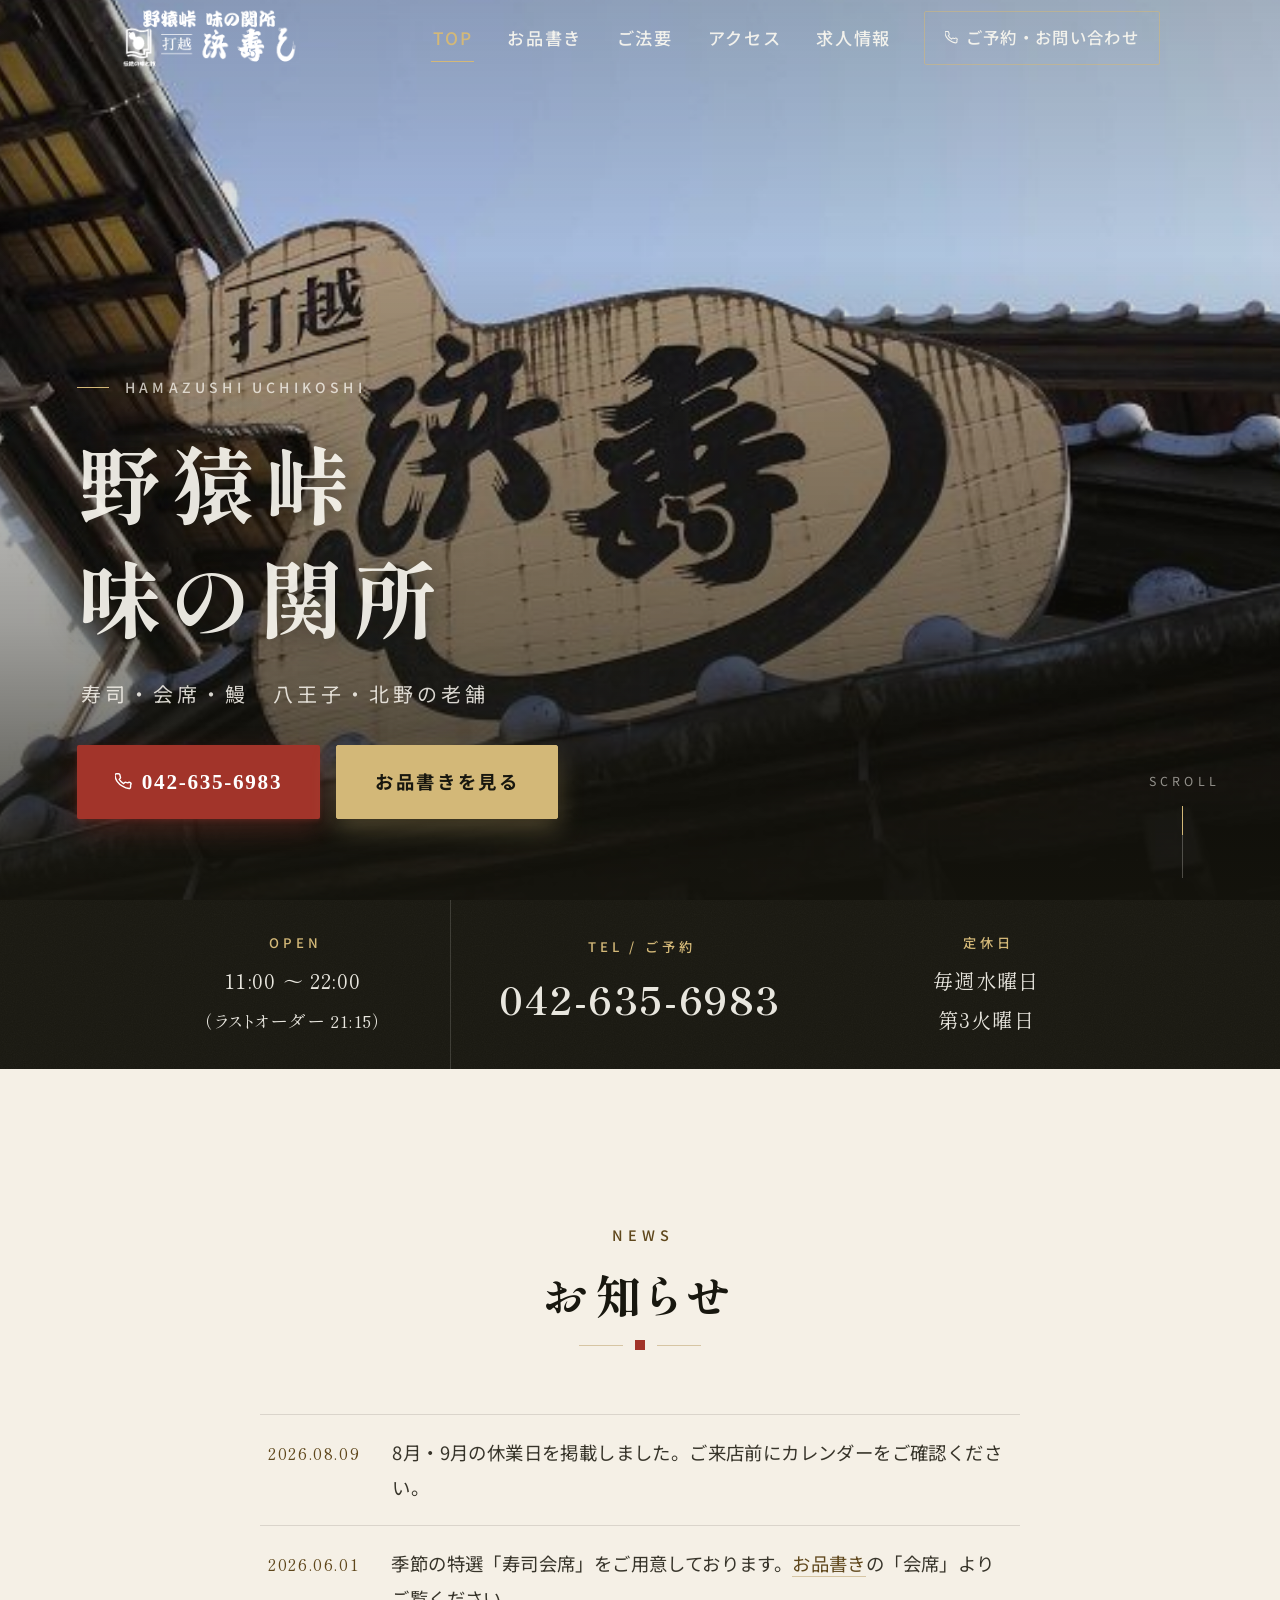
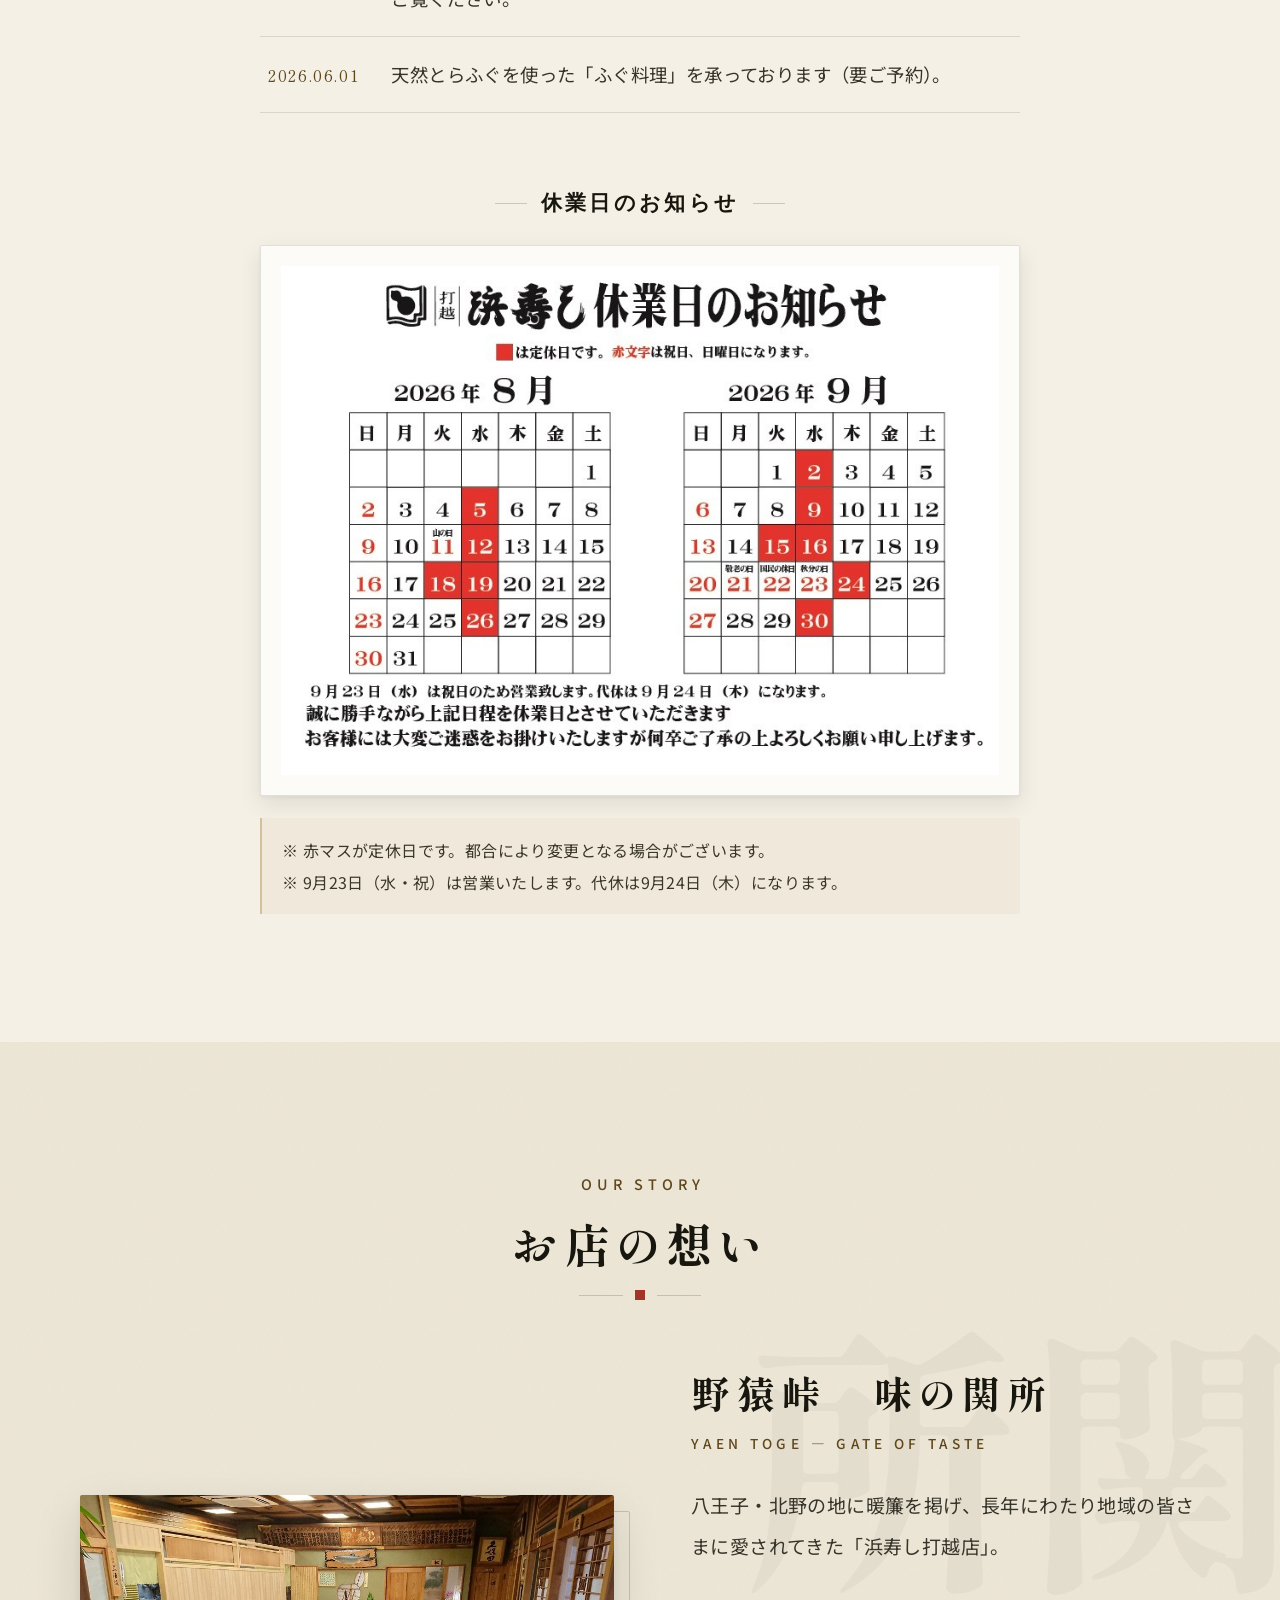
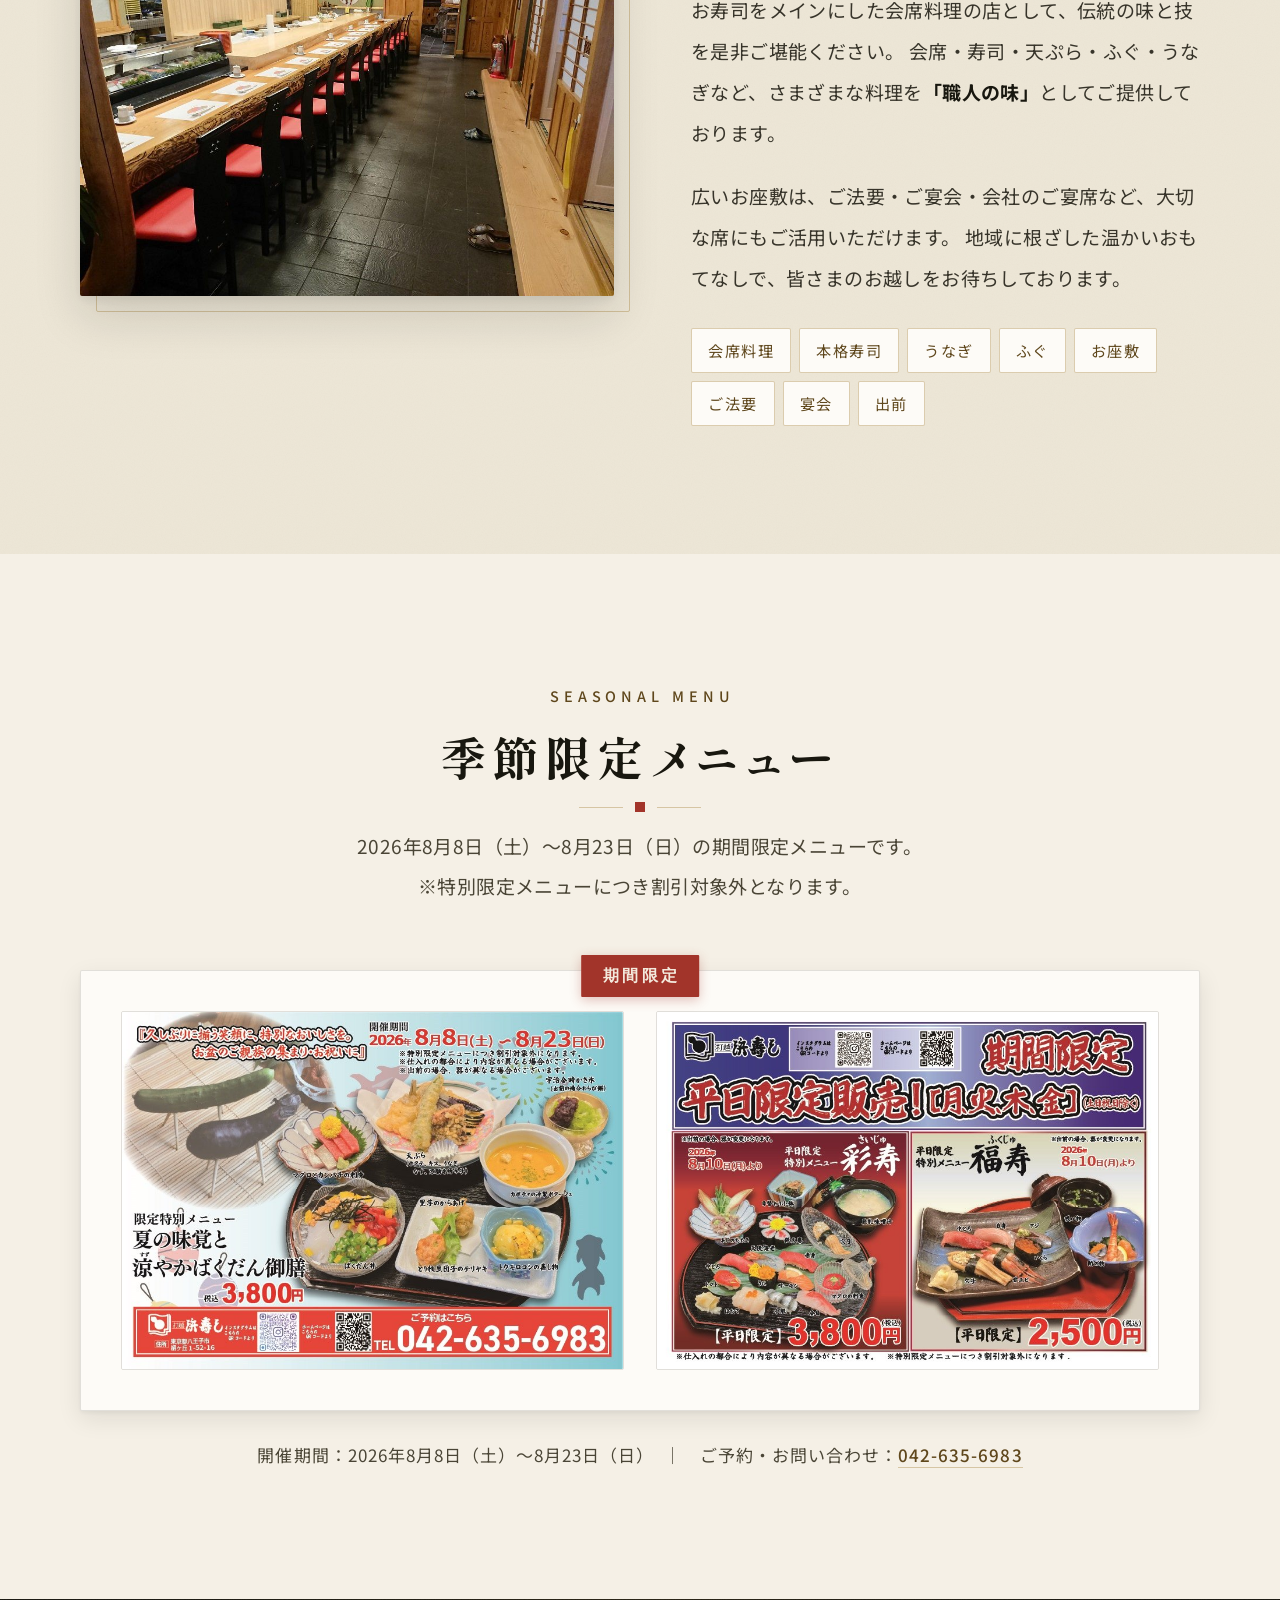
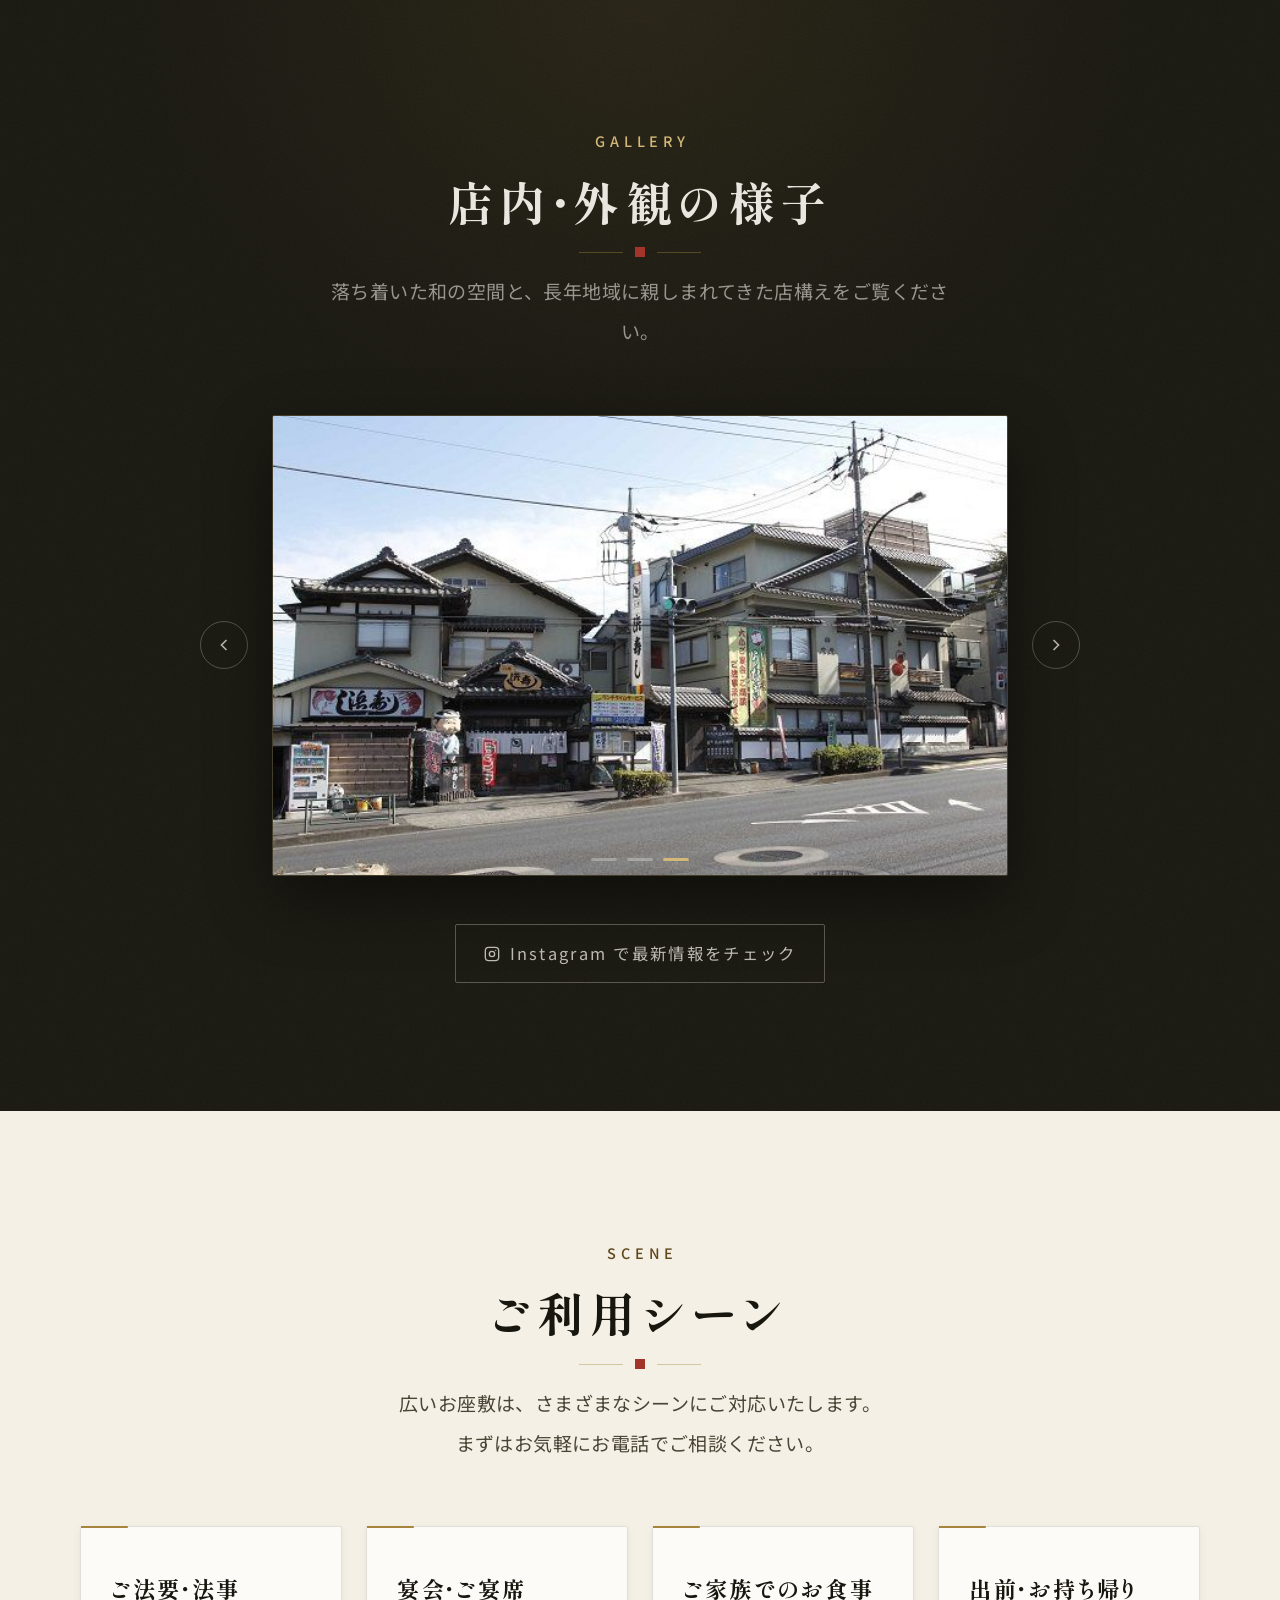
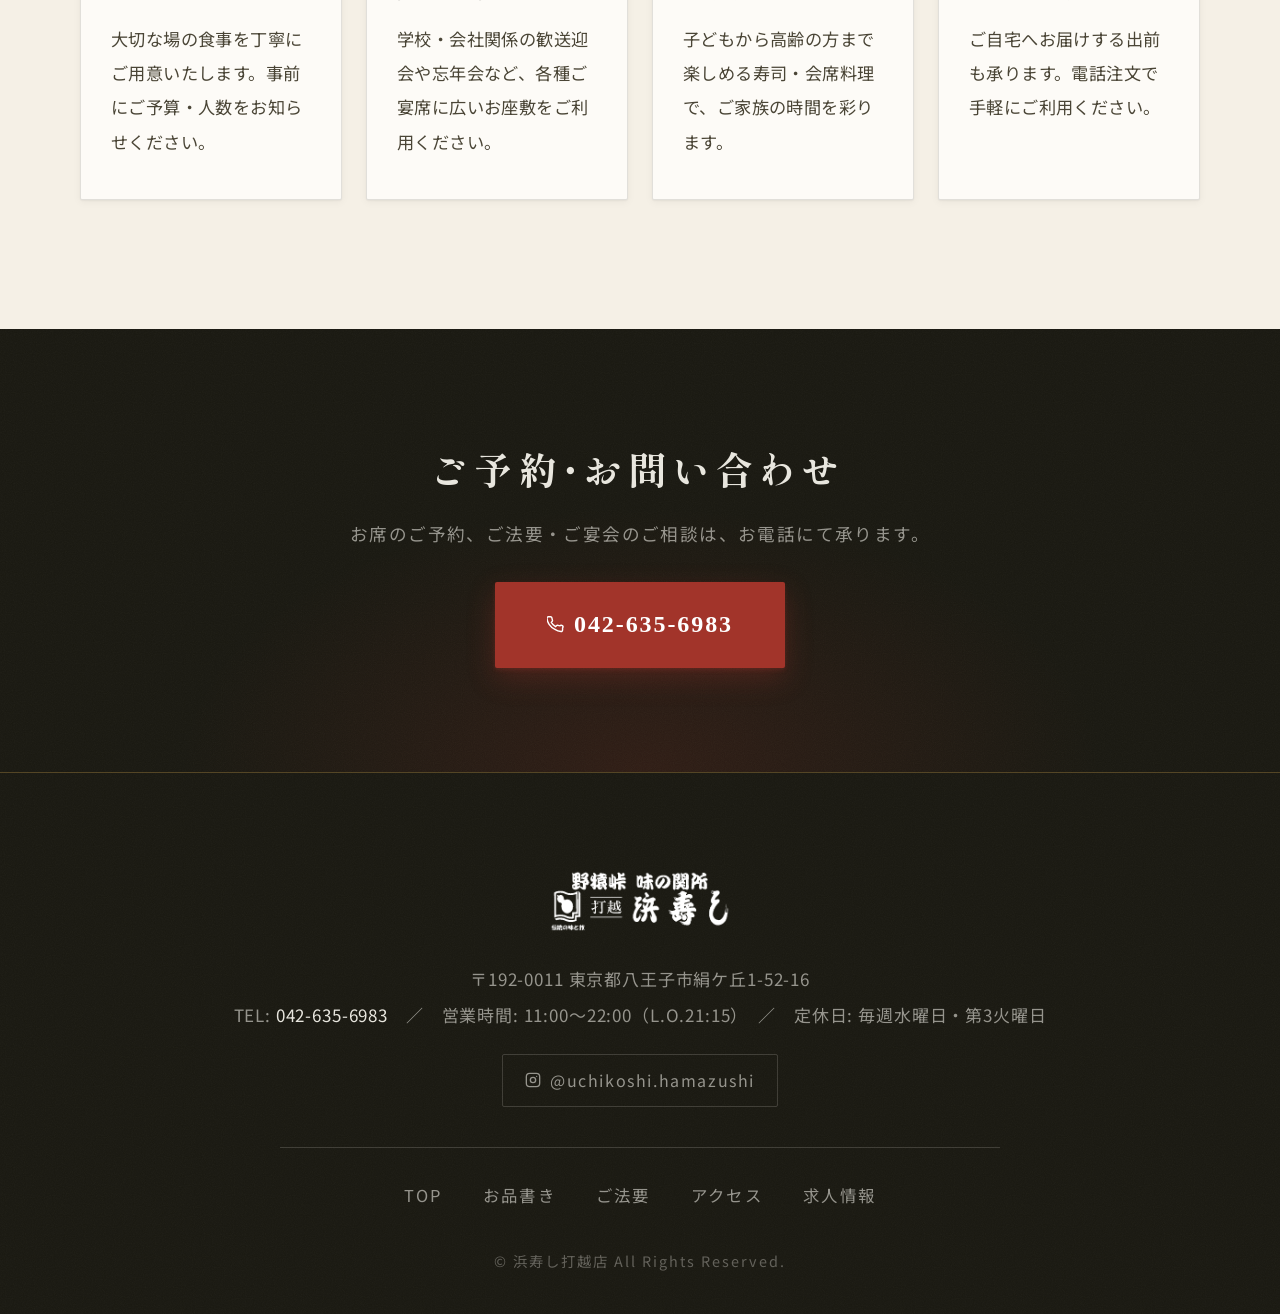
==== index.html @ 74c86446 "Add files via upload" ====
<!DOCTYPE html>
<html lang="ja">
<head>
  <meta charset="UTF-8">
  <meta name="viewport" content="width=device-width, initial-scale=1.0, viewport-fit=cover">
  <meta name="theme-color" content="#18170f">
  <meta name="apple-mobile-web-app-status-bar-style" content="black-translucent">
  <title>浜寿し打越店｜八王子・北野の寿司・会席・うなぎ｜野猿街道 味の関所</title>
  <meta name="description" content="八王子・北野の老舗寿司店「浜寿し打越店」。旬の寿司・会席料理・国産うなぎ・天然とらふぐを、職人の技と伝統の味で。ご法要・ご宴会・ランチも承ります。無料送迎バスあり（10名様〜）。">
  <meta name="keywords" content="浜寿し,浜寿し打越店,八王子 寿司,北野 寿司,八王子 会席,八王子 うなぎ,八王子 ふぐ,野猿街道,絹ケ丘 寿司,八王子 法要 仕出し">
  <link rel="canonical" href="https://gucci8916.github.io/hamazushi/">
  <meta name="robots" content="index, follow">

  <!-- OGP（SNS共有時の表示） -->
  <meta property="og:type" content="website">
  <meta property="og:site_name" content="浜寿し打越店">
  <meta property="og:title" content="浜寿し打越店｜八王子・北野の寿司・会席・うなぎ｜野猿街道 味の関所">
  <meta property="og:description" content="八王子・北野の老舗寿司店「浜寿し打越店」。旬の寿司・会席料理・国産うなぎ・天然とらふぐを、職人の技と伝統の味で。ご法要・ご宴会・ランチも承ります。無料送迎バスあり（10名様〜）。">
  <meta property="og:url" content="https://gucci8916.github.io/hamazushi/">
  <meta property="og:image" content="https://gucci8916.github.io/hamazushi/images/hero_bg.jpg">
  <meta property="og:locale" content="ja_JP">
  <meta name="twitter:card" content="summary_large_image">
  <meta name="twitter:title" content="浜寿し打越店｜八王子・北野の寿司・会席・うなぎ｜野猿街道 味の関所">
  <meta name="twitter:description" content="八王子・北野の老舗寿司店「浜寿し打越店」。旬の寿司・会席料理・国産うなぎ・天然とらふぐを、職人の技と伝統の味で。ご法要・ご宴会・ランチも承ります。無料送迎バスあり（10名様〜）。">
  <meta name="twitter:image" content="https://gucci8916.github.io/hamazushi/images/hero_bg.jpg">

  <!-- 構造化データ（店舗情報：Google検索・マップ最適化） -->
  <script type="application/ld+json">
  {
    "@context": "https://schema.org",
    "@type": "Restaurant",
    "name": "浜寿し打越店",
    "alternateName": "野猿街道 味の関所 打越 浜寿し",
    "image": "https://gucci8916.github.io/hamazushi/images/hero_bg.jpg",
    "url": "https://gucci8916.github.io/hamazushi/",
    "telephone": "+81-42-635-6983",
    "servesCuisine": ["寿司", "会席料理", "うなぎ", "ふぐ料理", "日本料理"],
    "priceRange": "￥￥",
    "address": {
      "@type": "PostalAddress",
      "postalCode": "192-0011",
      "addressRegion": "東京都",
      "addressLocality": "八王子市",
      "streetAddress": "絹ケ丘1-52-16",
      "addressCountry": "JP"
    },
    "areaServed": "八王子市",
    "sameAs": ["https://www.instagram.com/uchikoshi.hamazushi/"]
  }
  </script>

  <!-- フォント：しっぽり明朝B1（和の格調）＋ Noto Sans JP（可読性） -->
  <link rel="preconnect" href="https://fonts.googleapis.com">
  <link rel="preconnect" href="https://fonts.gstatic.com" crossorigin>
  <link href="https://fonts.googleapis.com/css2?family=Shippori+Mincho+B1:wght@500;600;700;800&family=Noto+Sans+JP:wght@400;500;700&display=swap" rel="stylesheet">

  <!-- LCP改善：ヒーロー画像を先読み -->
  <link rel="preload" as="image" href="images/hero_bg.jpg">

  <link rel="stylesheet" href="css/style.css">
  <script src="js/main.js" defer></script>
</head>

<body data-page="top">
  <a href="#main" class="skip-link">本文へスキップ</a>

  <header class="nav" role="banner">
    <div class="nav-inner">
      <a href="index.html" class="nav-logo" aria-label="浜寿し打越店 トップへ">
        <img src="images/logo.png" alt="野猿峠 味の関所 打越 浜寿し" class="nav-logo-img">
      </a>

      <!-- PCナビ -->
      <nav aria-label="メインナビゲーション">
        <ul class="nav-links">
          <li><a href="index.html" data-nav="top">TOP</a></li>
          <li><a href="menu.html" data-nav="menu">お品書き</a></li>
          <li><a href="hoyo.html" data-nav="hoyo">ご法要</a></li>
          <li><a href="access.html" data-nav="access">アクセス</a></li>
          <li><a href="recruit.html" data-nav="recruit">求人情報</a></li>
          <li>
            <a href="tel:0426356983" class="nav-tel" aria-label="電話でご予約 042-635-6983">
              <svg viewBox="0 0 24 24" fill="none" stroke="currentColor" stroke-width="2" width="13" height="13" aria-hidden="true">
                <path d="M22 16.92v3a2 2 0 01-2.18 2 19.79 19.79 0 01-8.63-3.07A19.5 19.5 0 013 11.81a19.79 19.79 0 01-3.07-8.63A2 2 0 011.92 1h3a2 2 0 012 1.72c.127.96.361 1.903.7 2.81a2 2 0 01-.45 2.11L6.09 8.91a16 16 0 006 6l1.27-1.27a2 2 0 012.11-.45c.907.339 1.85.573 2.81.7A2 2 0 0122 16.92z"/>
              </svg>
              ご予約・お問い合わせ
            </a>
          </li>
        </ul>
      </nav>

      <!-- ハンバーガーボタン（スマホ） -->
      <button class="nav-hamburger" id="navHamburger" aria-label="メニューを開く" aria-expanded="false" aria-controls="navDrawer">
        <span></span>
        <span></span>
        <span></span>
      </button>
    </div>
  </header>

  <!-- スマホ用ドロワー -->
  <div class="nav-drawer" id="navDrawer" role="dialog" aria-label="ナビゲーションメニュー">
    <ul>
      <li><a href="index.html" class="nav-drawer-link" data-nav="top">TOP</a></li>
      <li><a href="menu.html" class="nav-drawer-link" data-nav="menu">お品書き</a></li>
      <li><a href="hoyo.html" class="nav-drawer-link" data-nav="hoyo">ご法要</a></li>
      <li><a href="access.html" class="nav-drawer-link" data-nav="access">アクセス</a></li>
      <li><a href="recruit.html" class="nav-drawer-link" data-nav="recruit">求人情報</a></li>
    </ul>
    <a href="tel:0426356983" class="drawer-tel" aria-label="電話番号 042-635-6983">
      <svg viewBox="0 0 24 24" fill="none" stroke="currentColor" stroke-width="2" width="16" height="16" aria-hidden="true"><path d="M22 16.92v3a2 2 0 01-2.18 2 19.79 19.79 0 01-8.63-3.07A19.5 19.5 0 013 11.81a19.79 19.79 0 01-3.07-8.63A2 2 0 011.92 1h3a2 2 0 012 1.72c.127.96.361 1.903.7 2.81a2 2 0 01-.45 2.11L6.09 8.91a16 16 0 006 6l1.27-1.27a2 2 0 012.11-.45c.907.339 1.85.573 2.81.7A2 2 0 0122 16.92z"/></svg>
      042-635-6983
    </a>
  </div>

  <!-- ヒーロー背景（固定・最背面）：main の外に置き、main 全体より低いz-indexの
       独立したスタッキングコンテキストにすることで、モバイル端末でも
       確実に他セクションの下に隠れるようにする -->
  <div class="hero-bg" id="heroBg" role="img" aria-label="浜寿し打越店の会席料理"></div>
  <div class="hero-overlay" aria-hidden="true"></div>

  <main id="main">
    <!-- ============ ヒーロー ============ -->
    <section class="hero" aria-label="ファーストビュー">

      <div class="hero-content">
        <p class="hero-eyebrow">HAMAZUSHI UCHIKOSHI</p>

        <h1 class="hero-title">野猿峠<br>味の関所</h1>

        <p class="hero-subtitle">寿司・会席・鰻　八王子・北野の老舗</p>

        <div class="hero-ctas">
          <a href="tel:0426356983" class="btn-tel" aria-label="電話番号 042-635-6983 に電話する">
            <svg viewBox="0 0 24 24" fill="none" stroke="currentColor" stroke-width="2" aria-hidden="true">
              <path d="M22 16.92v3a2 2 0 01-2.18 2 19.79 19.79 0 01-8.63-3.07A19.5 19.5 0 013 11.81a19.79 19.79 0 01-3.07-8.63A2 2 0 011.92 1h3a2 2 0 012 1.72c.127.96.361 1.903.7 2.81a2 2 0 01-.45 2.11L6.09 8.91a16 16 0 006 6l1.27-1.27a2 2 0 012.11-.45c.907.339 1.85.573 2.81.7A2 2 0 0122 16.92z"/>
            </svg>
            042-635-6983
          </a>
          <a href="menu.html" class="btn-outline">お品書きを見る</a>
        </div>
      </div>

      <!-- スクロール誘導 -->
      <div class="hero-scroll" aria-hidden="true">
        <span>SCROLL</span>
        <div class="hero-scroll-line"></div>
      </div>
    </section>

    <!-- ============ 基本情報バー ============ -->
    <section class="info-bar" aria-label="基本情報">
      <div class="info-bar-inner">
        <div class="info-item">
          <p class="info-label">OPEN</p>
          <p class="info-value">11:00 〜 22:00<br><small>（ラストオーダー 21:15）</small></p>
        </div>

        <div class="info-tel-wrap">
          <p class="info-tel-label">TEL / ご予約</p>
          <a href="tel:0426356983" class="info-tel-num" aria-label="電話番号 042-635-6983">042-635-6983</a>
        </div>

        <div class="info-item">
          <p class="info-label">定休日</p>
          <p class="info-value">毎週水曜日<br>第3火曜日</p>
        </div>
      </div>
    </section>

    <!-- ============ お知らせ ============ -->
    <section class="news" id="news" aria-labelledby="news-title">
      <div class="news-inner">
        <div class="section-head">
          <p class="section-eyebrow reveal">NEWS</p>
          <h2 class="section-title reveal delay-1" id="news-title">お知らせ</h2>
          <div class="section-seal reveal delay-2" aria-hidden="true"></div>
        </div>

        <ul class="news-list reveal delay-1" id="newsList" data-visible="3">
          <li class="news-item">
            <span class="news-date">2026.08.09</span>
            <span class="news-body">8月・9月の休業日を掲載しました。ご来店前にカレンダーをご確認ください。</span>
          </li>
          <li class="news-item">
            <span class="news-date">2026.06.01</span>
            <span class="news-body">季節の特選「寿司会席」をご用意しております。<a href="menu.html" class="link-gold">お品書き</a>の「会席」よりご覧ください。</span>
          </li>
          <li class="news-item">
            <span class="news-date">2026.06.01</span>
            <span class="news-body">天然とらふぐを使った「ふぐ料理」を承っております（要ご予約）。</span>
          </li>
        </ul>

        <!-- お知らせが4件以上のとき自動で表示される展開ボタン -->
        <div class="news-more-wrap reveal delay-1">
          <button type="button" class="news-more-btn" id="newsMoreBtn" aria-expanded="false" hidden>
            もっと見る
          </button>
        </div>

        <!-- 休業日カレンダー（毎月画像を差し替えてください） -->
        <div class="calendar-block reveal delay-1" id="calendar">
          <h3 class="calendar-heading">休業日のお知らせ</h3>
          <div class="calendar-image">
            <img src="images/schedule_calendar.jpg" alt="浜寿し打越店 休業日のお知らせ（2026年8月・9月／赤マスが定休日）" loading="lazy">
          </div>
          <p class="menu-note">※ 赤マスが定休日です。都合により変更となる場合がございます。<br>※ 9月23日（水・祝）は営業いたします。代休は9月24日（木）になります。</p>
        </div>
      </div>
    </section>

    <!-- ============ お店の想い ============ -->
    <section class="about" id="about" aria-labelledby="about-title">
      <div class="about-inner">
        <div class="section-head">
          <p class="section-eyebrow reveal">OUR STORY</p>
          <h2 class="section-title reveal delay-1" id="about-title">お店の想い</h2>
          <div class="section-seal reveal delay-2" aria-hidden="true"></div>
        </div>

        <div class="about-grid">
          <!-- 写真：金の額装 -->
          <div class="about-image-wrap reveal">
            <img
              class="about-image"
              src="images/counter.jpg"
              alt="浜寿し打越店のカウンター席。職人が目の前で握る本格寿司をお楽しみいただけます"
              loading="lazy"
            >
          </div>

          <!-- テキスト -->
          <div class="about-text-wrap">
            <p class="about-kojo reveal">野猿峠　味の関所</p>
            <p class="about-kojo-en reveal delay-1">YAEN TOGE — GATE OF TASTE</p>
            <p class="about-body reveal delay-2">
              八王子・北野の地に暖簾を掲げ、長年にわたり地域の皆さまに愛されてきた「浜寿し打越店」。
            </p>
            <p class="about-body reveal delay-2">
              お寿司をメインにした会席料理の店として、伝統の味と技を是非ご堪能ください。
              会席・寿司・天ぷら・ふぐ・うなぎなど、さまざまな料理を<strong>「職人の味」</strong>としてご提供しております。
            </p>
            <p class="about-body reveal delay-3">
              広いお座敷は、ご法要・ご宴会・会社のご宴席など、大切な席にもご活用いただけます。
              地域に根ざした温かいおもてなしで、皆さまのお越しをお待ちしております。
            </p>

            <!-- 特長タグ -->
            <div class="about-tags reveal delay-4">
              <span class="about-tag">会席料理</span>
              <span class="about-tag">本格寿司</span>
              <span class="about-tag">うなぎ</span>
              <span class="about-tag">ふぐ</span>
              <span class="about-tag">お座敷</span>
              <span class="about-tag">ご法要</span>
              <span class="about-tag">宴会</span>
              <span class="about-tag">出前</span>
            </div>
          </div>
        </div>
      </div>
    </section>

    <!-- ============ 季節限定メニュー ============ -->
    <section class="seasonal" id="seasonal" aria-labelledby="seasonal-title">
      <div class="seasonal-inner">
        <div class="section-head">
          <p class="section-eyebrow reveal">SEASONAL MENU</p>
          <h2 class="section-title reveal delay-1" id="seasonal-title">季節限定メニュー</h2>
          <div class="section-seal reveal delay-2" aria-hidden="true"></div>
          <p class="section-lead reveal delay-2">
            2026年8月8日（土）〜8月23日（日）の期間限定メニューです。<br>
            ※特別限定メニューにつき割引対象外となります。
          </p>
        </div>

        <div class="seasonal-flyers-wrap reveal">
          <div class="seasonal-flyers">
            <div class="seasonal-flyer">
              <img src="images/seasonal1.jpg"
                   alt="限定特別メニュー 夏の味覚と涼やかばくだん御膳 3,800円（税込）お盆のご親族の集まり・お祝いに"
                   loading="lazy">
            </div>
            <div class="seasonal-flyer">
              <img src="images/seasonal2.jpg"
                   alt="平日限定販売（月・火・木・金） 彩寿3,800円（税込）／福寿2,500円（税込）2026年8月10日（月）より"
                   loading="lazy">
            </div>
          </div>
        </div>

        <p class="seasonal-period reveal">
          開催期間：2026年8月8日（土）〜8月23日（日）　｜　ご予約・お問い合わせ：<a href="tel:0426356983">042-635-6983</a>
        </p>
      </div>
    </section>

    <!-- ============ ギャラリー（墨色セクション） ============ -->
    <section class="gallery section--ink" id="gallery" aria-labelledby="gallery-title">
      <div class="section-head">
        <p class="section-eyebrow reveal">GALLERY</p>
        <h2 class="section-title reveal delay-1" id="gallery-title">店内・外観の様子</h2>
        <div class="section-seal reveal delay-2" aria-hidden="true"></div>
        <p class="section-lead reveal delay-2">
          落ち着いた和の空間と、長年地域に親しまれてきた店構えをご覧ください。
        </p>
      </div>

      <!-- 単一スライド・ループ式ギャラリー -->
      <div class="gallery-carousel reveal">
        <button class="gallery-nav gallery-nav--prev" id="galleryPrev" aria-label="前の写真へ">
          <svg viewBox="0 0 24 24" fill="none" stroke="currentColor" stroke-width="2" width="20" height="20" aria-hidden="true"><path d="M15 18l-6-6 6-6"/></svg>
        </button>

        <div class="gallery-viewport">
          <div class="gallery-track" id="galleryTrack">
            <div class="gallery-slide is-active">
              <img src="images/interior1.jpg" alt="座敷席 — 障子と吊り灯籠が醸す落ち着いた和の空間" loading="lazy">
            </div>
            <div class="gallery-slide">
              <img src="images/interior2.jpg" alt="テーブル席 — 松の日本画が飾られた広々とした店内" loading="lazy">
            </div>
            <div class="gallery-slide">
              <img src="images/exterior.jpg" alt="外観 — 八王子・北野に佇む浜寿し打越店の店構え" loading="lazy">
            </div>
          </div>

          <div class="gallery-dots" id="galleryDots">
            <button class="gallery-dot is-active" data-index="0" aria-label="1枚目を表示"></button>
            <button class="gallery-dot" data-index="1" aria-label="2枚目を表示"></button>
            <button class="gallery-dot" data-index="2" aria-label="3枚目を表示"></button>
          </div>
        </div>

        <button class="gallery-nav gallery-nav--next" id="galleryNext" aria-label="次の写真へ">
          <svg viewBox="0 0 24 24" fill="none" stroke="currentColor" stroke-width="2" width="20" height="20" aria-hidden="true"><path d="M9 18l6-6-6-6"/></svg>
        </button>
      </div>

      <!-- インスタグラムリンク -->
      <div class="gallery-insta-wrap reveal">
        <a href="https://www.instagram.com/uchikoshi.hamazushi/" target="_blank" rel="noopener noreferrer"
           class="gallery-insta"
           aria-label="Instagramで最新情報をチェック（新しいタブで開きます）">
          <svg width="16" height="16" viewBox="0 0 24 24" fill="none" stroke="currentColor" stroke-width="2" aria-hidden="true">
            <rect x="2" y="2" width="20" height="20" rx="5"/>
            <circle cx="12" cy="12" r="4"/>
            <circle cx="17.5" cy="6.5" r="1" fill="currentColor" stroke="none"/>
          </svg>
          Instagram で最新情報をチェック
        </a>
      </div>
    </section>

    <!-- ============ ご利用シーン ============ -->
    <section class="scene" id="scene" aria-labelledby="scene-title">
      <div class="scene-inner">
        <div class="section-head">
          <p class="section-eyebrow reveal">SCENE</p>
          <h2 class="section-title reveal delay-1" id="scene-title">ご利用シーン</h2>
          <div class="section-seal reveal delay-2" aria-hidden="true"></div>
          <p class="section-lead reveal delay-2">
            広いお座敷は、さまざまなシーンにご対応いたします。<br>
            まずはお気軽にお電話でご相談ください。
          </p>
        </div>

        <div class="scene-grid">
          <div class="scene-card reveal">
            <h3 class="scene-name">ご法要・法事</h3>
            <p class="scene-desc">大切な場の食事を丁寧にご用意いたします。事前にご予算・人数をお知らせください。</p>
          </div>
          <div class="scene-card reveal delay-1">
            <h3 class="scene-name">宴会・ご宴席</h3>
            <p class="scene-desc">学校・会社関係の歓送迎会や忘年会など、各種ご宴席に広いお座敷をご利用ください。</p>
          </div>
          <div class="scene-card reveal delay-2">
            <h3 class="scene-name">ご家族でのお食事</h3>
            <p class="scene-desc">子どもから高齢の方まで楽しめる寿司・会席料理で、ご家族の時間を彩ります。</p>
          </div>
          <div class="scene-card reveal delay-3">
            <h3 class="scene-name">出前・お持ち帰り</h3>
            <p class="scene-desc">ご自宅へお届けする出前も承ります。電話注文で手軽にご利用ください。</p>
          </div>
        </div>
      </div>
    </section>

    <!-- ============ 予約CTA帯 ============ -->
    <section class="cta-band section--ink" aria-label="ご予約のご案内">
      <h2 class="cta-band-title reveal">ご予約・お問い合わせ</h2>
      <p class="cta-band-sub reveal delay-1">お席のご予約、ご法要・ご宴会のご相談は、お電話にて承ります。</p>
      <div class="reveal delay-2">
        <a href="tel:0426356983" class="btn-tel" aria-label="電話番号 042-635-6983 に電話する">
          <svg viewBox="0 0 24 24" fill="none" stroke="currentColor" stroke-width="2" width="19" height="19" aria-hidden="true">
            <path d="M22 16.92v3a2 2 0 01-2.18 2 19.79 19.79 0 01-8.63-3.07A19.5 19.5 0 013 11.81a19.79 19.79 0 01-3.07-8.63A2 2 0 011.92 1h3a2 2 0 012 1.72c.127.96.361 1.903.7 2.81a2 2 0 01-.45 2.11L6.09 8.91a16 16 0 006 6l1.27-1.27a2 2 0 012.11-.45c.907.339 1.85.573 2.81.7A2 2 0 0122 16.92z"/>
          </svg>
          042-635-6983
        </a>
      </div>
    </section>
  </main>

  <footer class="footer" role="contentinfo">
    <p class="footer-logo"><a href="index.html" aria-label="浜寿し打越店 トップへ"><img src="images/logo.png" alt="野猿峠 味の関所 打越 浜寿し" class="footer-logo-img"></a></p>
    <address class="footer-address">
      〒192-0011 東京都八王子市絹ケ丘1-52-16<br>
      TEL: <a href="tel:0426356983">042-635-6983</a>　／　営業時間: 11:00〜22:00（L.O.21:15）　／　定休日: 毎週水曜日・第3火曜日
    </address>

    <div class="footer-sns">
      <a href="https://www.instagram.com/uchikoshi.hamazushi/" target="_blank" rel="noopener noreferrer" aria-label="Instagram（新しいタブで開きます）">
        <svg width="16" height="16" viewBox="0 0 24 24" fill="none" stroke="currentColor" stroke-width="2" aria-hidden="true">
          <rect x="2" y="2" width="20" height="20" rx="5"/>
          <circle cx="12" cy="12" r="4"/>
          <circle cx="17.5" cy="6.5" r="1" fill="currentColor" stroke="none"/>
        </svg>
        @uchikoshi.hamazushi
      </a>
    </div>

    <nav class="footer-nav" aria-label="フッターナビゲーション">
      <a href="index.html">TOP</a>
      <a href="menu.html">お品書き</a>
      <a href="hoyo.html">ご法要</a>
      <a href="access.html">アクセス</a>
      <a href="recruit.html">求人情報</a>
    </nav>

    <p class="footer-copy">© 浜寿し打越店 All Rights Reserved.</p>
  </footer>

  <!-- スマホ追従バー：電話予約 -->
  <div class="mobile-cta-bar" aria-label="電話でご予約">
    <a href="tel:0426356983" class="mobile-cta-tel">
      <span class="mobile-cta-icon" aria-hidden="true">
        <svg viewBox="0 0 24 24" fill="none" stroke="currentColor" stroke-width="2" width="18" height="18"><path d="M22 16.92v3a2 2 0 01-2.18 2 19.79 19.79 0 01-8.63-3.07A19.5 19.5 0 013 11.81a19.79 19.79 0 01-3.07-8.63A2 2 0 011.92 1h3a2 2 0 012 1.72c.127.96.361 1.903.7 2.81a2 2 0 01-.45 2.11L6.09 8.91a16 16 0 006 6l1.27-1.27a2 2 0 012.11-.45c.907.339 1.85.573 2.81.7A2 2 0 0122 16.92z"/></svg>
      </span>
      <span class="mobile-cta-text">
        <span class="mobile-cta-label">お電話でのご予約</span>
        <span class="mobile-cta-num">042-635-6983</span>
      </span>
    </a>
    <a href="access.html" class="mobile-cta-map" aria-label="アクセス・地図を見る">アクセス</a>
  </div>
</body>
</html>
---- css/style.css ----
/* ============================================================
   浜寿し打越店 ― 共通スタイルシート
   コンセプト「墨と朱」
   墨色 × 和紙 × 金茶 × 朱（ロゴの落款に由来）
   ------------------------------------------------------------
   目次
   01. デザイントークン
   02. リセット / ベース
   03. ユーティリティ
   04. スキップリンク / フォーカス
   05. ヘッダー / ナビゲーション
   06. ドロワー（スマホ）
   07. ボタン
   08. セクション見出し（朱印モチーフ）
   09. ヒーロー（トップ）
   10. 情報バー
   11. ページヒーロー（下層）
   12. お知らせ / カレンダー
   13. お店の想い
   14. 季節限定
   15. ギャラリー
   16. ご利用シーン
   17. メニュー（タブ / カード / リスト）
   18. ご法要
   19. アクセス
   20. 求人
   21. フッター
   22. モバイル追従バー
   23. スクロールアニメーション
   24. アクセシビリティ / 印刷
============================================================ */

/* ------------------------------------------------------------
   01. デザイントークン
------------------------------------------------------------ */
:root {
  /* 色 ― 墨 */
  --ink:        #18170f;   /* 最深部：ヘッダー・フッター・暗色セクション */
  --ink-2:      #201f16;   /* 墨のカード・面 */
  --ink-3:      #2a2920;   /* 墨の境界・ホバー */

  /* 色 ― 和紙 */
  --paper:      #f5f0e6;   /* ページ地 */
  --paper-2:    #ede6d6;   /* 差分面 */
  --white:      #fdfbf7;   /* カード面（真っ白を避けた生成り） */

  /* 色 ― 金茶（3段階：装飾 / 標準 / 文字用） */
  --gold-lt:    #d3b878;   /* 暗色背景上の金 */
  --gold:       #a8853f;   /* 線・アイコン */
  --gold-deep:  #5f471c;   /* 明色背景上の小さな金文字（高齢者向けにさらに濃度アップ） */

  /* 色 ― 朱（ロゴの落款）：CTAと印にのみ使用 */
  --shu:        #a2342a;
  --shu-deep:   #872a21;

  /* 色 ― テキスト */
  --text:       #37342a;
  --muted:      #4a4536;   /* 高齢者向けにさらに濃度アップ（元#7c7462→#635b4a→#4a4536） */
  --text-inv:   rgba(250, 247, 240, 0.92);
  --muted-inv:  rgba(250, 247, 240, 0.55);

  /* 線 */
  --line:       rgba(24, 23, 15, 0.12);
  --line-inv:   rgba(250, 247, 240, 0.16);
  --line-gold:  rgba(168, 133, 63, 0.4);

  /* 書体 */
  --font-serif: 'Shippori Mincho B1', 'Noto Serif JP', serif;
  --font-sans:  'Noto Sans JP', sans-serif;

  /* 影（多層） */
  --shadow-sm:  0 1px 2px rgba(24, 23, 15, 0.05), 0 2px 8px rgba(24, 23, 15, 0.05);
  --shadow-md:  0 2px 4px rgba(24, 23, 15, 0.05), 0 8px 24px rgba(24, 23, 15, 0.09);
  --shadow-lg:  0 4px 8px rgba(24, 23, 15, 0.06), 0 20px 48px rgba(24, 23, 15, 0.14);

  /* レイアウト */
  --max-width:  1120px;
  --nav-h:      76px;
  --radius:     2px;
  --section-pad-y: clamp(72px, 11vw, 128px);
  --section-pad-x: clamp(20px, 5vw, 56px);

  /* イージング */
  --ease-out:   cubic-bezier(0.22, 1, 0.36, 1);
  --ease-soft:  cubic-bezier(0.4, 0, 0.2, 1);

  /* 和紙テクスチャ（SVGノイズ・追加リクエストなし） */
  --washi: url("data:image/svg+xml,%3Csvg xmlns='http://www.w3.org/2000/svg' width='240' height='240'%3E%3Cfilter id='n'%3E%3CfeTurbulence type='fractalNoise' baseFrequency='0.9' numOctaves='2' stitchTiles='stitch'/%3E%3CfeColorMatrix type='saturate' values='0'/%3E%3C/filter%3E%3Crect width='100%25' height='100%25' filter='url(%23n)' opacity='0.05'/%3E%3C/svg%3E");
}

/* ------------------------------------------------------------
   02. リセット / ベース
------------------------------------------------------------ */
*, *::before, *::after {
  box-sizing: border-box;
  margin: 0;
  padding: 0;
}

html {
  scroll-behavior: smooth;
  font-size: 20px;  /* 高齢者にも読みやすいよう拡大（元16px）。remベースの全サイズが比例して大きくなる */
  overscroll-behavior: none;
  scroll-padding-top: calc(var(--nav-h) + 16px);
  background: var(--ink); /* オーバースクロール時の上下端を墨色で統一 */
  -webkit-text-size-adjust: 100%;
}

body {
  font-family: var(--font-sans);
  font-weight: 400;
  color: var(--text);
  background: var(--ink);
  line-height: 1.9;
  letter-spacing: 0.02em;
  -webkit-font-smoothing: antialiased;
  text-rendering: optimizeLegibility;
  overscroll-behavior: none;
}

/* 和紙の質感をページ全体に薄く敷く */
body::before {
  content: "";
  position: fixed;
  inset: 0;
  background-image: var(--washi);
  pointer-events: none;
  z-index: 1;
  mix-blend-mode: multiply;
}

main { position: relative; z-index: 2; }

img {
  max-width: 100%;
  height: auto;
  display: block;
}

a {
  color: inherit;
  text-decoration: none;
}

button {
  font-family: inherit;
  cursor: pointer;
  border: none;
  background: none;
  color: inherit;
}

strong { font-weight: 700; color: var(--ink); }

::selection {
  background: rgba(168, 133, 63, 0.28);
}

/* ------------------------------------------------------------
   03. ユーティリティ
------------------------------------------------------------ */
.u-center       { text-align: center; }
.u-mt-1         { margin-top: 16px; }
.u-mt-2         { margin-top: 32px; }
.u-mt-3         { margin-top: 48px; }
.link-gold      { color: var(--gold-deep); border-bottom: 1px solid var(--line-gold); transition: color 0.2s, border-color 0.2s; }
.link-gold:hover { color: var(--shu); border-color: var(--shu); }

/* 見出し・和文表示の要：詰め組み */
.serif,
h1, h2, h3, h4 {
  font-family: var(--font-serif);
  font-feature-settings: "palt" 1;
  font-weight: 600;
  color: var(--ink);
}

/* ------------------------------------------------------------
   04. スキップリンク / フォーカス
------------------------------------------------------------ */
.skip-link {
  position: fixed;
  top: 10px;
  left: 10px;
  z-index: 999;
  padding: 12px 20px;
  background: var(--ink);
  color: var(--text-inv);
  font-size: 0.85rem;
  border-radius: var(--radius);
  transform: translateY(-200%);
  transition: transform 0.25s var(--ease-out);
}
.skip-link:focus { transform: translateY(0); }

:focus-visible {
  outline: 2px solid var(--gold);
  outline-offset: 3px;
  border-radius: var(--radius);
}

/* ------------------------------------------------------------
   05. ヘッダー / ナビゲーション
------------------------------------------------------------ */
.nav {
  position: fixed;
  top: 0;
  left: 0;
  width: 100%;
  z-index: 100;
  background: var(--ink);
  -webkit-backdrop-filter: blur(14px);
  backdrop-filter: blur(14px);
  border-bottom: 1px solid var(--line-inv);
  transition: background 0.45s var(--ease-soft), border-color 0.45s var(--ease-soft);
}

/* トップページ：ヒーロー上では透過し、スクロールで墨色に */
body[data-page="top"] .nav {
  background: transparent;
  border-bottom-color: transparent;
  -webkit-backdrop-filter: none;
  backdrop-filter: none;
}
body[data-page="top"] .nav.is-scrolled {
  background: var(--ink);
  border-bottom-color: var(--line-inv);
  -webkit-backdrop-filter: blur(14px);
  backdrop-filter: blur(14px);
}

.nav-inner {
  max-width: var(--max-width);
  margin: 0 auto;
  padding: 0 clamp(16px, 4vw, 40px);
  height: var(--nav-h);
  display: flex;
  align-items: center;
  justify-content: space-between;
  gap: 24px;
}

.nav-logo {
  display: flex;
  align-items: center;
  flex-shrink: 0;
  height: 100%;
  padding: 7px 0;  /* ロゴを大きく見せるため余白を縮小（元14px） */
}
.nav-logo-img {
  height: 100%;
  width: auto;
  transition: opacity 0.25s;
}
.nav-logo:hover .nav-logo-img { opacity: 0.8; }

.nav-links {
  display: flex;
  align-items: center;
  gap: clamp(18px, 2.4vw, 34px);
  list-style: none;
}

.nav-links a:not(.nav-tel) {
  position: relative;
  display: block;
  padding: 8px 2px;
  font-size: 0.86rem;
  font-weight: 500;
  letter-spacing: 0.1em;
  color: var(--text-inv);
  transition: color 0.25s;
}
/* 下線インジケータ */
.nav-links a:not(.nav-tel)::after {
  content: "";
  position: absolute;
  left: 0;
  right: 0;
  bottom: 0;
  height: 1px;
  background: var(--gold-lt);
  transform: scaleX(0);
  transform-origin: right;
  transition: transform 0.35s var(--ease-out);
}
.nav-links a:not(.nav-tel):hover::after,
.nav-links a.is-active:not(.nav-tel)::after {
  transform: scaleX(1);
  transform-origin: left;
}
.nav-links a.is-active:not(.nav-tel) { color: var(--gold-lt); }

/* 電話ボタン（ナビ内） */
.nav-tel {
  display: inline-flex;
  align-items: center;
  gap: 8px;
  padding: 10px 20px;
  font-size: 0.82rem;
  font-weight: 500;
  letter-spacing: 0.08em;
  color: var(--text-inv);
  border: 1px solid rgba(211, 184, 120, 0.55);
  border-radius: var(--radius);
  transition: background 0.3s, border-color 0.3s, color 0.3s;
}
.nav-tel:hover {
  background: var(--shu);
  border-color: var(--shu);
  color: #fff;
}

/* ハンバーガー */
.nav-hamburger {
  display: none;
  position: relative;
  z-index: 210;
  width: 48px;
  height: 48px;
  flex-direction: column;
  justify-content: center;
  align-items: center;
  gap: 7px;
}
.nav-hamburger span {
  display: block;
  width: 26px;
  height: 1.5px;
  background: var(--text-inv);
  transition: transform 0.35s var(--ease-out), opacity 0.25s;
}
.nav-hamburger.is-open span:nth-child(1) { transform: translateY(8.5px) rotate(45deg); }
.nav-hamburger.is-open span:nth-child(2) { opacity: 0; }
.nav-hamburger.is-open span:nth-child(3) { transform: translateY(-8.5px) rotate(-45deg); }

/* ------------------------------------------------------------
   06. ドロワー（スマホ）
------------------------------------------------------------ */
.nav-drawer {
  position: fixed;
  inset: 0;
  z-index: 200;
  display: flex;
  flex-direction: column;
  justify-content: center;
  align-items: center;
  gap: 40px;
  background: rgba(24, 23, 15, 0.97);
  -webkit-backdrop-filter: blur(10px);
  backdrop-filter: blur(10px);
  background-image: var(--washi);
  opacity: 0;
  visibility: hidden;
  transition: opacity 0.4s var(--ease-soft), visibility 0.4s;
}
.nav-drawer.is-open {
  opacity: 1;
  visibility: visible;
}
.nav-drawer ul {
  list-style: none;
  text-align: center;
  display: grid;
  gap: 8px;
}
.nav-drawer-link {
  display: block;
  padding: 12px 32px;
  font-family: var(--font-serif);
  font-feature-settings: "palt" 1;
  font-size: 1.3rem;
  letter-spacing: 0.22em;
  color: var(--text-inv);
  opacity: 0;
  transform: translateY(14px);
  transition: opacity 0.5s var(--ease-out), transform 0.5s var(--ease-out), color 0.25s;
}
.nav-drawer.is-open .nav-drawer-link {
  opacity: 1;
  transform: translateY(0);
}
/* リンクを順に立ち上げる */
.nav-drawer.is-open li:nth-child(1) .nav-drawer-link { transition-delay: 0.08s; }
.nav-drawer.is-open li:nth-child(2) .nav-drawer-link { transition-delay: 0.14s; }
.nav-drawer.is-open li:nth-child(3) .nav-drawer-link { transition-delay: 0.20s; }
.nav-drawer.is-open li:nth-child(4) .nav-drawer-link { transition-delay: 0.26s; }
.nav-drawer.is-open li:nth-child(5) .nav-drawer-link { transition-delay: 0.32s; }
.nav-drawer-link:hover { color: var(--gold-lt); }

.drawer-tel {
  display: inline-flex;
  align-items: center;
  gap: 10px;
  padding: 15px 36px;
  font-family: var(--font-serif);
  font-size: 1.1rem;
  letter-spacing: 0.1em;
  color: #fff;
  background: var(--shu);
  border-radius: var(--radius);
  box-shadow: var(--shadow-md);
  opacity: 0;
  transform: translateY(14px);
  transition: opacity 0.5s var(--ease-out) 0.4s, transform 0.5s var(--ease-out) 0.4s, background 0.25s;
}
.nav-drawer.is-open .drawer-tel {
  opacity: 1;
  transform: translateY(0);
}
.drawer-tel:hover { background: var(--shu-deep); }

/* ------------------------------------------------------------
   07. ボタン
------------------------------------------------------------ */
/* 主CTA：朱（電話） */
.btn-tel {
  display: inline-flex;
  align-items: center;
  justify-content: center;
  gap: 10px;
  padding: 17px 38px;
  font-family: var(--font-serif);
  font-feature-settings: "palt" 1;
  font-size: 1.06rem;
  font-weight: 600;
  letter-spacing: 0.08em;
  color: #fff;
  background: var(--shu);
  border-radius: var(--radius);
  box-shadow: 0 2px 4px rgba(162, 52, 42, 0.25), 0 10px 28px rgba(162, 52, 42, 0.3);
  transition: transform 0.3s var(--ease-out), box-shadow 0.3s var(--ease-out), background 0.25s;
}
.btn-tel svg { width: 17px; height: 17px; flex-shrink: 0; }
.btn-tel:hover {
  background: var(--shu-deep);
  transform: translateY(-2px);
  box-shadow: 0 4px 8px rgba(162, 52, 42, 0.25), 0 16px 36px rgba(162, 52, 42, 0.35);
}
.btn-tel:active { transform: translateY(0); }

/* 副CTA：アウトライン */
.btn-outline {
  display: inline-flex;
  align-items: center;
  justify-content: center;
  gap: 10px;
  padding: 17px 38px;
  font-size: 0.92rem;
  font-weight: 500;
  letter-spacing: 0.14em;
  color: var(--text-inv);
  border: 1px solid rgba(250, 247, 240, 0.4);
  border-radius: var(--radius);
  transition: background 0.3s, border-color 0.3s, color 0.3s, transform 0.3s var(--ease-out);
}
.btn-outline:hover {
  background: rgba(250, 247, 240, 0.1);
  border-color: var(--gold-lt);
  color: var(--gold-lt);
  transform: translateY(-2px);
}

/* トップのヒーロー内「お品書きを見る」：塗りつぶしで目立たせる（専務ご指摘対応） */
.hero-ctas .btn-outline {
  color: var(--ink);
  background: var(--gold-lt);
  border-color: var(--gold-lt);
  font-weight: 700;
  box-shadow: 0 2px 4px rgba(24, 23, 15, 0.15), 0 10px 24px rgba(211, 184, 120, 0.3);
}
.hero-ctas .btn-outline:hover {
  background: var(--gold);
  border-color: var(--gold);
  color: var(--ink);
  transform: translateY(-2px);
  box-shadow: 0 4px 8px rgba(24, 23, 15, 0.18), 0 16px 32px rgba(211, 184, 120, 0.4);
}

/* 明色背景上のアウトライン */
.btn-outline--ink {
  color: var(--ink);
  border-color: rgba(24, 23, 15, 0.3);
}
.btn-outline--ink:hover {
  background: var(--ink);
  border-color: var(--ink);
  color: var(--text-inv);
}

/* ------------------------------------------------------------
   08. セクション見出し（朱印モチーフ）
------------------------------------------------------------ */
.section-head {
  display: flex;
  flex-direction: column;
  align-items: center;
  gap: 14px;
  margin-bottom: clamp(40px, 6vw, 64px);
  text-align: center;
}

.section-eyebrow {
  font-size: 0.72rem;
  font-weight: 500;
  letter-spacing: 0.34em;
  text-indent: 0.34em; /* 中央揃え時の視覚補正 */
  color: var(--gold-deep);
  text-transform: uppercase;
}
/* 暗色セクション上 */
.section--ink .section-eyebrow { color: var(--gold-lt); }

.section-title {
  font-size: clamp(1.7rem, 3.6vw, 2.4rem);
  font-weight: 700;
  letter-spacing: 0.14em;
  line-height: 1.4;
}
.section--ink .section-title { color: var(--text-inv); }

/* 朱の角印：ロゴの落款をセクションの目印として継承 */
.section-seal {
  width: 10px;
  height: 10px;
  background: var(--shu);
  transform: rotate(45deg);
  position: relative;
}
.section-seal::before,
.section-seal::after {
  content: "";
  position: absolute;
  top: 50%;
  width: 44px;
  height: 1px;
  background: var(--line-gold);
}
.section-seal::before { right: calc(100% + 12px); }
.section-seal::after  { left:  calc(100% + 12px); }

.section-lead {
  max-width: 640px;
  margin: 0 auto;
  font-size: 0.95rem;
  line-height: 2.1;
  color: var(--muted);
}
.section--ink .section-lead { color: var(--muted-inv); }

/* ------------------------------------------------------------
   09. ヒーロー（トップ）
------------------------------------------------------------ */
.hero {
  position: relative;
  height: 100svh;
  min-height: 620px;
  max-height: 1040px;
  display: flex;
  align-items: flex-end;
  justify-content: flex-start;
  overflow: hidden;
  padding: 0 clamp(24px, 6vw, 80px) clamp(56px, 9vh, 96px);
}

/* 背景画像：fixed で最背面に固定し、スクロールで後続セクションに隠れる
   （main が z-index:2 の独立したスタッキングコンテキストのため、
   それより小さい正のz-indexを指定するだけで確実に背面に回る） */
.hero-bg {
  position: fixed;
  inset: -4%;
  background-color: var(--ink);
  background-image: url('../images/hero_bg.jpg');
  background-size: cover;
  background-position: center 40%;
  will-change: transform;
  z-index: 1;
  animation: heroZoom 26s var(--ease-soft) both;
}
@keyframes heroZoom {
  from { transform: scale(1.1); }
  to   { transform: scale(1); }
}

.hero-overlay {
  position: fixed;
  inset: -4%;
  z-index: 1;
  background:
    linear-gradient(to bottom,
      rgba(24, 23, 15, 0.28) 0%,
      rgba(24, 23, 15, 0.1) 30%,
      rgba(24, 23, 15, 0.42) 68%,
      rgba(24, 23, 15, 0.86) 100%);
}

.hero-content {
  position: relative;
  z-index: 2;
  display: flex;
  flex-direction: column;
  align-items: flex-start;
  gap: clamp(16px, 2.6vh, 28px);
  max-width: var(--max-width);
  width: 100%;
  animation: heroRise 1.4s var(--ease-out) 0.2s both;
}
@keyframes heroRise {
  from { opacity: 0; transform: translateY(28px); }
  to   { opacity: 1; transform: translateY(0); }
}

.hero-eyebrow {
  display: flex;
  align-items: center;
  gap: 12px;
  font-size: 0.7rem;
  font-weight: 500;
  letter-spacing: 0.3em;
  text-indent: 0.3em;
  color: rgba(250, 247, 240, 0.75);
  text-transform: uppercase;
}
.hero-eyebrow::before {
  content: "";
  display: block;
  width: 32px;
  height: 1px;
  background: var(--gold-lt);
}

.hero-title {
  font-family: var(--font-serif);
  font-feature-settings: "palt" 1;
  font-size: clamp(2.3rem, 6.6vw, 4.4rem);
  font-weight: 700;
  letter-spacing: 0.12em;
  line-height: 1.35;
  color: var(--text-inv);
  text-shadow: 0 3px 32px rgba(24, 23, 15, 0.7);
}

.hero-subtitle {
  font-size: clamp(0.82rem, 1.6vw, 1rem);
  letter-spacing: 0.2em;
  text-indent: 0.2em;
  color: rgba(250, 247, 240, 0.85);
}

.hero-ctas {
  display: flex;
  flex-wrap: wrap;
  justify-content: flex-start;
  gap: 16px;
  margin-top: 8px;
}

/* スクロール誘導 */
.hero-scroll {
  position: absolute;
  bottom: 22px;
  right: clamp(24px, 5vw, 60px);
  z-index: 2;
  display: flex;
  flex-direction: column;
  align-items: center;
  gap: 12px;
}
.hero-scroll span {
  font-size: 0.62rem;
  letter-spacing: 0.34em;
  text-indent: 0.34em;
  color: rgba(250, 247, 240, 0.55);
}
.hero-scroll-line {
  width: 1px;
  height: 72px;
  background: rgba(250, 247, 240, 0.25);
  overflow: hidden;
  position: relative;
}
.hero-scroll-line::after {
  content: "";
  position: absolute;
  top: 0;
  left: 0;
  width: 100%;
  height: 40%;
  background: var(--gold-lt);
  animation: scrollFlow 2.2s var(--ease-soft) infinite;
}
@keyframes scrollFlow {
  0%   { transform: translateY(-100%); }
  100% { transform: translateY(280%); }
}

/* ------------------------------------------------------------
   10. 情報バー（ヒーロー直下・全幅の帯）
------------------------------------------------------------ */
.info-bar {
  position: relative;
  z-index: 2;
  background: var(--ink);
  background-image: var(--washi);
}

.info-bar-inner {
  max-width: var(--max-width);
  margin: 0 auto;
  display: grid;
  grid-template-columns: 1fr auto 1fr;
  align-items: center;
  padding: 0 var(--section-pad-x);
}

.info-item {
  text-align: center;
  padding: clamp(22px, 4vw, 30px) 20px;
  border-right: 1px solid var(--line-inv);
}
.info-item:last-child { border-right: none; }
.info-label {
  font-size: 0.66rem;
  font-weight: 500;
  letter-spacing: 0.3em;
  text-indent: 0.3em;
  color: var(--gold-lt);
  text-transform: uppercase;
  margin-bottom: 6px;
}
.info-value {
  font-family: var(--font-serif);
  font-feature-settings: "palt" 1;
  font-size: 1.02rem;
  letter-spacing: 0.06em;
  color: var(--text-inv);
}

.info-tel-wrap {
  text-align: center;
  padding: clamp(18px, 3.5vw, 24px) clamp(20px, 4vw, 48px);
}
.info-tel-label {
  font-size: 0.66rem;
  font-weight: 500;
  letter-spacing: 0.3em;
  text-indent: 0.3em;
  color: var(--gold-lt);
  text-transform: uppercase;
  margin-bottom: 4px;
}
.info-tel-num {
  font-family: var(--font-serif);
  font-size: clamp(1.5rem, 3vw, 1.9rem);
  font-weight: 700;
  letter-spacing: 0.04em;
  color: var(--text-inv);
  white-space: nowrap;
  transition: color 0.25s;
}
.info-tel-num:hover { color: var(--gold-lt); }

/* ------------------------------------------------------------
   11. ページヒーロー（下層）
------------------------------------------------------------ */
.page-hero {
  position: relative;
  padding: calc(var(--nav-h) + clamp(64px, 10vw, 104px)) var(--section-pad-x) clamp(56px, 8vw, 88px);
  background: var(--ink);
  background-image: var(--washi), radial-gradient(ellipse 70% 90% at 50% -10%, rgba(168, 133, 63, 0.14), transparent 60%);
  text-align: center;
  overflow: hidden;
}
/* 底辺の金の細線 */
.page-hero::after {
  content: "";
  position: absolute;
  left: 50%;
  bottom: 0;
  transform: translateX(-50%);
  width: min(320px, 50%);
  height: 1px;
  background: linear-gradient(to right, transparent, var(--gold), transparent);
}

.page-hero-eyebrow {
  font-size: 0.7rem;
  font-weight: 500;
  letter-spacing: 0.4em;
  text-indent: 0.4em;
  color: var(--gold-lt);
  text-transform: uppercase;
  margin-bottom: 18px;
  animation: heroRise 0.9s var(--ease-out) 0.05s both;
}

.page-hero-title {
  font-size: clamp(2rem, 5vw, 3rem);
  font-weight: 700;
  letter-spacing: 0.2em;
  text-indent: 0.2em;
  color: var(--text-inv);
  animation: heroRise 0.9s var(--ease-out) 0.15s both;
}

.page-hero-sub {
  margin-top: 14px;
  font-size: 0.88rem;
  letter-spacing: 0.14em;
  color: var(--muted-inv);
  animation: heroRise 0.9s var(--ease-out) 0.25s both;
}

/* ------------------------------------------------------------
   12. お知らせ / カレンダー
------------------------------------------------------------ */
.news {
  background: var(--paper);
  padding: calc(var(--section-pad-y) + 24px) var(--section-pad-x) var(--section-pad-y);
}
.news-inner {
  max-width: 760px;
  margin: 0 auto;
}

.news-list {
  list-style: none;
  border-top: 1px solid var(--line);
}
.news-item {
  display: flex;
  align-items: baseline;
  gap: clamp(16px, 3vw, 32px);
  padding: 20px 8px;
  border-bottom: 1px solid var(--line);
  transition: background 0.25s;
}
.news-item:hover { background: rgba(168, 133, 63, 0.05); }
.news-date {
  flex-shrink: 0;
  font-family: var(--font-serif);
  font-size: 0.82rem;
  letter-spacing: 0.1em;
  color: var(--gold-deep);
}
.news-body {
  font-size: 0.92rem;
  line-height: 1.9;
}
.news-hidden { display: none; }

.news-more-wrap { text-align: center; margin-top: 20px; }
.news-more-btn {
  padding: 11px 34px;
  font-size: 0.82rem;
  letter-spacing: 0.18em;
  text-indent: 0.18em;
  color: var(--muted);
  border: 1px solid var(--line);
  border-radius: var(--radius);
  transition: color 0.25s, border-color 0.25s;
}
.news-more-btn:hover { color: var(--ink); border-color: var(--gold); }

/* 休業日カレンダー */
.calendar-block {
  margin-top: clamp(48px, 7vw, 64px);
  text-align: center;
}
.calendar-heading {
  display: inline-flex;
  align-items: center;
  gap: 14px;
  font-size: 1.05rem;
  letter-spacing: 0.16em;
  margin-bottom: 22px;
}
.calendar-heading::before,
.calendar-heading::after {
  content: "";
  width: 32px;
  height: 1px;
  background: var(--line-gold);
}
.calendar-image {
  padding: clamp(12px, 2.5vw, 20px);
  background: var(--white);
  border: 1px solid var(--line);
  border-radius: var(--radius);
  box-shadow: var(--shadow-md);
}
.calendar-image img { margin: 0 auto; }

/* 注記（全ページ共通） */
.menu-note {
  margin-top: 22px;
  padding: 16px 20px;
  font-size: 0.8rem;
  line-height: 2;
  color: #3a3728;
  background: rgba(168, 133, 63, 0.06);
  border-left: 2px solid var(--line-gold);
  border-radius: 0 var(--radius) var(--radius) 0;
  text-align: left;
}

/* ------------------------------------------------------------
   13. お店の想い
------------------------------------------------------------ */
.about {
  position: relative;
  padding: var(--section-pad-y) var(--section-pad-x);
  background: var(--paper-2);
  background-image: var(--washi);
  overflow: hidden;
}
/* 背景の大きな透かし文字 */
.about::before {
  content: "関所";
  position: absolute;
  top: 50%;
  right: -0.08em;
  transform: translateY(-50%);
  writing-mode: vertical-rl;
  font-family: var(--font-serif);
  font-size: clamp(9rem, 22vw, 17rem);
  font-weight: 700;
  line-height: 1;
  letter-spacing: 0.08em;
  color: rgba(24, 23, 15, 0.036);
  pointer-events: none;
  user-select: none;
}

.about-inner {
  position: relative;
  max-width: var(--max-width);
  margin: 0 auto;
}

.about-grid {
  display: grid;
  grid-template-columns: 1.05fr 1fr;
  gap: clamp(36px, 6vw, 80px);
  align-items: center;
}

/* 写真：金の縁取りをずらした額装 */
.about-image-wrap {
  position: relative;
}
.about-image-wrap::after {
  content: "";
  position: absolute;
  inset: 0;
  transform: translate(16px, 16px);
  border: 1px solid var(--line-gold);
  border-radius: var(--radius);
  pointer-events: none;
  z-index: 0;
}
.about-image {
  position: relative;
  z-index: 1;
  width: 100%;
  aspect-ratio: 4 / 3;
  object-fit: cover;
  border-radius: var(--radius);
  box-shadow: var(--shadow-lg);
}

.about-text-wrap { position: relative; }

.about-kojo {
  font-family: var(--font-serif);
  font-feature-settings: "palt" 1;
  font-size: clamp(1.5rem, 3vw, 2rem);
  font-weight: 700;
  letter-spacing: 0.2em;
  color: var(--ink);
  line-height: 1.5;
}
.about-kojo-en {
  font-size: 0.68rem;
  font-weight: 500;
  letter-spacing: 0.32em;
  color: var(--gold-deep);
  text-transform: uppercase;
  margin: 10px 0 28px;
}

.about-body {
  font-size: 0.95rem;
  line-height: 2.15;
  color: var(--text);
}
.about-body + .about-body { margin-top: 1.2em; }

.about-tags {
  display: flex;
  flex-wrap: wrap;
  gap: 8px;
  margin-top: 30px;
}
.about-tag {
  padding: 7px 16px;
  font-size: 0.76rem;
  letter-spacing: 0.1em;
  color: var(--gold-deep);
  background: var(--white);
  border: 1px solid var(--line-gold);
  border-radius: var(--radius);
  transition: background 0.25s, color 0.25s;
}
.about-tag:hover {
  background: var(--ink);
  color: var(--gold-lt);
  border-color: var(--ink);
}

/* ------------------------------------------------------------
   14. 季節限定
------------------------------------------------------------ */
.seasonal {
  background: var(--paper);
  padding: var(--section-pad-y) var(--section-pad-x);
}
.seasonal-inner {
  max-width: var(--max-width);
  margin: 0 auto;
}

.seasonal-flyers-wrap {
  margin-top: clamp(32px, 5vw, 48px);
  padding: clamp(20px, 4vw, 40px);
  background: var(--white);
  border: 1px solid var(--line);
  border-radius: var(--radius);
  box-shadow: var(--shadow-md);
  position: relative;
}
/* 上辺中央に朱印 */
.seasonal-flyers-wrap::before {
  content: "期間限定";
  position: absolute;
  top: -16px;
  left: 50%;
  transform: translateX(-50%);
  padding: 6px 18px;
  font-family: var(--font-serif);
  font-feature-settings: "palt" 1;
  font-size: 0.8rem;
  font-weight: 600;
  letter-spacing: 0.22em;
  text-indent: 0.22em;
  color: #f3e9dc;
  background: var(--shu);
  border-radius: 1px;
  box-shadow: 0 3px 12px rgba(162, 52, 42, 0.3);
}

.seasonal-flyers {
  display: grid;
  grid-template-columns: repeat(2, 1fr);
  gap: clamp(16px, 3vw, 32px);
}
.seasonal-flyer {
  overflow: hidden;
  border: 1px solid var(--line);
  border-radius: var(--radius);
}
.seasonal-flyer img {
  width: 100%;
  transition: transform 0.7s var(--ease-out);
}
.seasonal-flyer:hover img { transform: scale(1.025); }

.seasonal-period {
  margin-top: 28px;
  text-align: center;
  font-size: 0.85rem;
  letter-spacing: 0.06em;
  color: var(--muted);
}
.seasonal-period a {
  color: var(--gold-deep);
  font-weight: 500;
  border-bottom: 1px solid var(--line-gold);
  transition: color 0.2s, border-color 0.2s;
}
.seasonal-period a:hover { color: var(--shu); border-color: var(--shu); }

/* ------------------------------------------------------------
   15. ギャラリー（墨色セクション）
------------------------------------------------------------ */
.gallery {
  position: relative;
  padding: var(--section-pad-y) var(--section-pad-x);
  background: var(--ink);
  background-image: var(--washi), radial-gradient(ellipse 60% 60% at 50% 0%, rgba(168, 133, 63, 0.1), transparent 65%);
  overflow: hidden;
}

.gallery-carousel {
  position: relative;
  max-width: 880px;
  margin: 0 auto;
  display: flex;
  align-items: center;
  gap: clamp(10px, 2vw, 24px);
}

.gallery-viewport {
  position: relative;
  flex: 1;
  overflow: hidden;
  border-radius: var(--radius);
  border: 1px solid rgba(211, 184, 120, 0.22);
  box-shadow: 0 24px 64px rgba(0, 0, 0, 0.45);
}

.gallery-track {
  position: relative;
  aspect-ratio: 16 / 10;
}
.gallery-slide {
  position: absolute;
  inset: 0;
  opacity: 0;
  transition: opacity 0.9s var(--ease-soft);
}
.gallery-slide.is-active { opacity: 1; }
.gallery-slide img {
  width: 100%;
  height: 100%;
  object-fit: cover;
}
/* キャプション（altを可視化する帯） */
.gallery-caption {
  position: absolute;
  left: 0;
  right: 0;
  bottom: 0;
  padding: 44px 24px 38px;
  font-family: var(--font-serif);
  font-feature-settings: "palt" 1;
  font-size: 0.85rem;
  letter-spacing: 0.12em;
  color: rgba(250, 247, 240, 0.9);
  background: linear-gradient(to top, rgba(24, 23, 15, 0.8), transparent);
  pointer-events: none;
}

.gallery-nav {
  flex-shrink: 0;
  width: 48px;
  height: 48px;
  display: flex;
  align-items: center;
  justify-content: center;
  color: rgba(250, 247, 240, 0.7);
  border: 1px solid rgba(250, 247, 240, 0.25);
  border-radius: 50%;
  transition: color 0.25s, border-color 0.25s, background 0.25s;
}
.gallery-nav:hover {
  color: var(--ink);
  background: var(--gold-lt);
  border-color: var(--gold-lt);
}

.gallery-dots {
  position: absolute;
  left: 50%;
  bottom: 14px;
  transform: translateX(-50%);
  display: flex;
  gap: 10px;
  z-index: 2;
}
.gallery-dot {
  width: 26px;
  height: 3px;
  padding: 0;
  background: rgba(250, 247, 240, 0.3);
  border-radius: 2px;
  transition: background 0.3s;
}
.gallery-dot.is-active { background: var(--gold-lt); }

.gallery-insta-wrap {
  text-align: center;
  margin-top: clamp(36px, 5vw, 48px);
}
.gallery-insta {
  display: inline-flex;
  align-items: center;
  gap: 10px;
  padding: 13px 28px;
  font-size: 0.82rem;
  letter-spacing: 0.14em;
  color: rgba(250, 247, 240, 0.72);
  border: 1px solid rgba(250, 247, 240, 0.28);
  border-radius: var(--radius);
  transition: color 0.25s, border-color 0.25s, background 0.25s;
}
.gallery-insta:hover {
  color: var(--gold-lt);
  border-color: var(--gold-lt);
  background: rgba(211, 184, 120, 0.08);
}

/* ------------------------------------------------------------
   16. ご利用シーン
------------------------------------------------------------ */
.scene {
  background: var(--paper);
  padding: var(--section-pad-y) var(--section-pad-x);
}
.scene-inner {
  max-width: var(--max-width);
  margin: 0 auto;
}

.scene-grid {
  display: grid;
  grid-template-columns: repeat(4, 1fr);
  gap: clamp(14px, 2vw, 24px);
}

.scene-card {
  position: relative;
  padding: clamp(28px, 3.5vw, 40px) clamp(20px, 2.5vw, 30px);
  background: var(--white);
  border: 1px solid var(--line);
  border-radius: var(--radius);
  box-shadow: var(--shadow-sm);
  transition: transform 0.4s var(--ease-out), box-shadow 0.4s var(--ease-out), border-color 0.3s;
}
/* 上辺の金線がホバーで伸びる */
.scene-card::before {
  content: "";
  position: absolute;
  top: -1px;
  left: 0;
  width: 100%;
  height: 2px;
  background: var(--gold);
  transform: scaleX(0.18);
  transform-origin: left;
  transition: transform 0.45s var(--ease-out);
}
.scene-card:hover {
  transform: translateY(-6px);
  box-shadow: var(--shadow-lg);
  border-color: var(--line-gold);
}
.scene-card:hover::before { transform: scaleX(1); }

.scene-name {
  font-size: 1.12rem;
  font-weight: 700;
  letter-spacing: 0.12em;
  margin-bottom: 12px;
}
.scene-desc {
  font-size: 0.86rem;
  line-height: 2;
  color: var(--muted);
}

/* トップ末尾の予約CTA帯 */
.cta-band {
  padding: clamp(64px, 9vw, 104px) var(--section-pad-x);
  background: var(--ink);
  background-image: var(--washi), radial-gradient(ellipse 60% 100% at 50% 100%, rgba(162, 52, 42, 0.16), transparent 60%);
  text-align: center;
}
.cta-band-title {
  font-size: clamp(1.4rem, 3vw, 1.9rem);
  font-weight: 700;
  letter-spacing: 0.18em;
  color: var(--text-inv);
  margin-bottom: 12px;
}
.cta-band-sub {
  font-size: 0.88rem;
  letter-spacing: 0.08em;
  color: var(--muted-inv);
  margin-bottom: 32px;
}
.cta-band .btn-tel { font-size: 1.2rem; padding: 20px 52px; }

/* ------------------------------------------------------------
   17. メニュー（タブ / カード / リスト）
------------------------------------------------------------ */
.menu {
  background: var(--paper);
  padding: clamp(48px, 7vw, 72px) 0 var(--section-pad-y);
}
.menu-inner {
  max-width: var(--max-width);
  margin: 0 auto;
  padding: 0 var(--section-pad-x);
}
.menu .section-lead { margin-bottom: clamp(32px, 5vw, 48px); text-align: center; }

/* タブ：横スクロール＋下線インジケータ（ヘッダー直下に吸着） */
.menu-tabs-wrap {
  position: sticky;
  top: var(--nav-h);
  z-index: 50;
  margin: 0 0 clamp(36px, 5vw, 52px);
  width: 100%;
  background: rgba(245, 240, 230, 0.92);
  -webkit-backdrop-filter: blur(10px);
  backdrop-filter: blur(10px);
  border-bottom: 1px solid var(--line);
}
/* 端のフェードで「まだ続く」ことを示す */
.menu-tabs-wrap::before,
.menu-tabs-wrap::after {
  content: "";
  position: absolute;
  top: 0;
  bottom: 1px;
  width: 36px;
  pointer-events: none;
  z-index: 2;
}
.menu-tabs-wrap::before {
  left: 0;
  background: linear-gradient(to right, rgba(245, 240, 230, 0.95), transparent);
}
.menu-tabs-wrap::after {
  right: 0;
  background: linear-gradient(to left, rgba(245, 240, 230, 0.95), transparent);
}

.menu-tabs {
  display: flex;
  gap: 4px;
  overflow-x: auto;
  overflow-y: hidden;
  touch-action: pan-x;
  overscroll-behavior-x: contain;
  scrollbar-width: none;
  padding: 0 var(--section-pad-x);
  max-width: calc(var(--max-width) + 2 * var(--section-pad-x));
  margin: 0 auto;
}
.menu-tabs::-webkit-scrollbar { display: none; }

.menu-tab {
  position: relative;
  flex-shrink: 0;
  padding: 18px 18px;
  font-size: 0.9rem;
  font-weight: 500;
  letter-spacing: 0.08em;
  color: var(--muted);
  white-space: nowrap;
  transition: color 0.25s;
}
.menu-tab::after {
  content: "";
  position: absolute;
  left: 14px;
  right: 14px;
  bottom: -1px;
  height: 2px;
  background: var(--shu);
  transform: scaleX(0);
  transition: transform 0.35s var(--ease-out);
}
.menu-tab:hover { color: var(--ink); }
.menu-tab.is-active {
  color: var(--ink);
  font-weight: 700;
}
.menu-tab.is-active::after { transform: scaleX(1); }

/* パネル切替 */
.menu-panel {
  display: none;
}
.menu-panel.is-active {
  display: block;
  animation: panelIn 0.55s var(--ease-out) both;
}
@keyframes panelIn {
  from { opacity: 0; transform: translateY(16px); }
  to   { opacity: 1; transform: translateY(0); }
}

/* カテゴリ小見出し */
.menu-category-heading {
  display: flex;
  align-items: center;
  gap: 16px;
  font-size: 1.15rem;
  font-weight: 700;
  letter-spacing: 0.14em;
  margin-bottom: 24px;
}
.menu-category-heading::before {
  content: "";
  width: 8px;
  height: 8px;
  background: var(--shu);
  transform: rotate(45deg);
  flex-shrink: 0;
}
.menu-category-heading::after {
  content: "";
  flex: 1;
  height: 1px;
  background: var(--line);
}

/* 写真カードグリッド */
.menu-photo-grid,
.shokado-grid {
  display: grid;
  grid-template-columns: repeat(3, 1fr);
  gap: clamp(16px, 2.5vw, 28px);
}
.menu-photo-grid--natural { grid-template-columns: repeat(2, 1fr); }
.menu-photo-grid--wide    { grid-template-columns: repeat(3, 1fr); }

.menu-photo-card {
  background: var(--white);
  border: 1px solid var(--line);
  border-radius: var(--radius);
  overflow: hidden;
  box-shadow: var(--shadow-sm);
  transition: transform 0.4s var(--ease-out), box-shadow 0.4s var(--ease-out);
}
.menu-photo-card:hover {
  transform: translateY(-5px);
  box-shadow: var(--shadow-lg);
}
.menu-photo-card > img {
  width: 100%;
  aspect-ratio: 4 / 3;
  object-fit: cover;
  transition: transform 0.7s var(--ease-out);
}
.menu-photo-card:hover > img { transform: scale(1.045); }

/* にぎり：元の写真の縦横比を保ったまま、トリミングせず全体を表示 */
#panel-nigiri .menu-photo-card > img {
  aspect-ratio: auto;
  height: auto;
  object-fit: contain;
}

.menu-photo-info {
  display: flex;
  justify-content: space-between;
  align-items: baseline;
  gap: 10px;
  padding: 14px 16px 16px;
}
.menu-photo-name {
  font-family: var(--font-serif);
  font-feature-settings: "palt" 1;
  font-size: 0.95rem;
  font-weight: 600;
  letter-spacing: 0.05em;
  color: var(--ink);
}
.menu-photo-price {
  font-size: 0.84rem;
  font-weight: 500;
  letter-spacing: 0.02em;
  color: var(--gold-deep);
  white-space: nowrap;
}

/* 複数価格カード（1枚の写真に複数品目） */
.menu-photo-info--multi {
  flex-direction: column;
  align-items: stretch;
  gap: 5px;
}
.menu-photo-row {
  display: flex;
  justify-content: space-between;
  align-items: baseline;
  gap: 10px;
  width: 100%;
}
.menu-photo-row--sub .menu-photo-name { font-size: 0.84rem; font-weight: 500; }
.menu-photo-row--sub .menu-photo-price { font-size: 0.8rem; }
.menu-photo-sub-label {
  font-size: 0.8rem;
  color: var(--muted);
}
.menu-photo-note {
  font-size: 0.74rem;
  color: var(--muted);
  line-height: 1.7;
}

/* 価格リスト */
.menu-list {
  border-top: 1px solid var(--line);
}
.menu-list-item {
  display: flex;
  justify-content: space-between;
  align-items: baseline;
  gap: 20px;
  padding: 16px 8px;
  border-bottom: 1px solid var(--line);
  transition: background 0.25s;
}
.menu-list-item:hover { background: rgba(168, 133, 63, 0.05); }
.menu-list-body {
  display: flex;
  align-items: baseline;
  gap: 12px;
  flex-wrap: wrap;
}
.menu-list-name {
  font-family: var(--font-serif);
  font-feature-settings: "palt" 1;
  font-size: 0.98rem;
  font-weight: 600;
  letter-spacing: 0.05em;
  color: var(--ink);
}
.menu-list-desc {
  font-size: 0.76rem;
  color: var(--muted);
}
/* 名前と価格を点線で結ぶ */
.menu-list-item::before {
  content: "";
  order: 2;
  flex: 1;
  border-bottom: 1px dotted rgba(24, 23, 15, 0.22);
  transform: translateY(-4px);
  min-width: 24px;
}
.menu-list-body  { order: 1; }
.menu-list-price { order: 3; }
.menu-list-price {
  font-size: 0.88rem;
  font-weight: 500;
  color: var(--gold-deep);
  white-space: nowrap;
}

/* コース：写真＋リストの2カラム */
.course-layout {
  display: grid;
  grid-template-columns: 1fr 1fr;
  gap: clamp(24px, 4vw, 48px);
  align-items: start;
}
.course-layout-img {
  overflow: hidden;
  border: 1px solid var(--line);
  border-radius: var(--radius);
  box-shadow: var(--shadow-md);
  background: var(--white);
}
.course-layout-img img { width: 100%; }
.course-card-caption {
  display: flex;
  justify-content: space-between;
  align-items: baseline;
  gap: 10px;
  padding: 12px 14px;
  background: var(--white);
}

/* 大判写真（会席・ランチ・ドリンク） */
.kaiseki-images,
.lunch-photos,
.drink-menu-images {
  display: grid;
  gap: clamp(20px, 3vw, 32px);
}
.lunch-photos,
.drink-menu-images { grid-template-columns: repeat(2, 1fr); }
.kaiseki-image,
.lunch-photo-item,
.drink-menu-image {
  overflow: hidden;
  border: 1px solid var(--line);
  border-radius: var(--radius);
  box-shadow: var(--shadow-md);
  background: var(--white);
}
.kaiseki-image {
  max-width: 820px;
  margin: 0 auto;
}

/* ------------------------------------------------------------
   18. ご法要
------------------------------------------------------------ */
.houyou {
  background: var(--paper);
  padding: clamp(48px, 7vw, 72px) var(--section-pad-x) var(--section-pad-y);
}
.houyou .section-lead {
  text-align: center;
  margin-bottom: clamp(40px, 6vw, 56px);
}
.houyou-inner {
  max-width: var(--max-width);
  margin: 0 auto;
}
.houyou-inner > .menu-category-heading:not(:first-child) { margin-top: clamp(48px, 7vw, 64px); }

/* 法要クーポン */
.houyou-coupon-wrap {
  display: grid;
  grid-template-columns: 1fr 1fr;
  gap: clamp(28px, 5vw, 56px);
  align-items: center;
  margin-top: clamp(56px, 8vw, 80px);
  padding: clamp(28px, 5vw, 52px);
  background: var(--white);
  background-image: radial-gradient(ellipse 70% 100% at 100% 50%, rgba(162, 52, 42, 0.06), transparent 60%);
  border: 1px solid var(--line);
  border-top: 2px solid var(--gold);
  border-radius: var(--radius);
  box-shadow: var(--shadow-lg);
}
.houyou-coupon-img {
  overflow: hidden;
  border-radius: var(--radius);
  border: 1px solid var(--line);
}
.houyou-coupon-badge {
  display: inline-block;
  padding: 6px 16px;
  font-family: var(--font-serif);
  font-feature-settings: "palt" 1;
  font-size: 0.8rem;
  font-weight: 600;
  letter-spacing: 0.2em;
  text-indent: 0.2em;
  color: #f3e9dc;
  background: var(--shu);
  border-radius: 1px;
  margin-bottom: 18px;
}
.houyou-coupon-headline {
  font-family: var(--font-serif);
  font-size: clamp(3rem, 7vw, 4.4rem);
  font-weight: 700;
  line-height: 1;
  letter-spacing: 0.02em;
  color: var(--shu);
  margin-bottom: 22px;
}
.houyou-coupon-headline span {
  font-size: 0.45em;
  margin: 0 0.08em;
}
.houyou-coupon-list {
  list-style: none;
  display: grid;
  gap: 8px;
}
.houyou-coupon-list li {
  position: relative;
  padding-left: 20px;
  font-size: 0.84rem;
  line-height: 1.9;
  color: var(--text);
}
.houyou-coupon-list li::before {
  content: "";
  position: absolute;
  left: 2px;
  top: 0.75em;
  width: 7px;
  height: 7px;
  background: var(--gold);
  transform: rotate(45deg);
}

.houyou-coupon-actions {
  display: flex;
  flex-wrap: wrap;
  gap: 10px;
  margin: 18px 0 4px;
}
.houyou-coupon-actions .btn-outline {
  display: inline-flex;
  align-items: center;
  gap: 8px;
  font-size: 0.86rem;
  padding: 12px 20px;
}
.houyou-coupon-print { cursor: pointer; }

/* ------------------------------------------------------------
   19. アクセス
------------------------------------------------------------ */
.access {
  background: var(--paper);
  padding: clamp(48px, 7vw, 72px) var(--section-pad-x) var(--section-pad-y);
}
.access-inner {
  max-width: var(--max-width);
  margin: 0 auto;
  display: grid;
  grid-template-columns: 1.15fr 1fr;
  gap: clamp(28px, 5vw, 56px);
  align-items: start;
}

.access-map {
  position: relative;
  border: 1px solid var(--line);
  border-radius: var(--radius);
  overflow: hidden;
  box-shadow: var(--shadow-md);
  background: var(--white);
}
.access-map iframe {
  display: block;
  width: 100%;
  height: 100%;
  min-height: 440px;
  border: 0;
}

.access-info {
  background: var(--white);
  border: 1px solid var(--line);
  border-top: 2px solid var(--gold);
  border-radius: var(--radius);
  box-shadow: var(--shadow-md);
  padding: clamp(24px, 3.5vw, 36px);
}

.access-table {
  width: 100%;
  border-collapse: collapse;
}
.access-table th,
.access-table td {
  padding: 15px 6px;
  border-bottom: 1px solid var(--line);
  font-size: 0.9rem;
  line-height: 1.85;
  text-align: left;
  vertical-align: top;
}
.access-table th {
  width: 6.5em;
  font-family: var(--font-serif);
  font-feature-settings: "palt" 1;
  font-weight: 600;
  letter-spacing: 0.1em;
  color: var(--gold-deep);
  white-space: nowrap;
}
.access-table tr:last-child th,
.access-table tr:last-child td { border-bottom: none; }
.access-table small {
  font-size: 0.78rem;
  color: var(--muted);
}
.access-tel-link {
  font-family: var(--font-serif);
  font-size: 1.25rem;
  font-weight: 700;
  letter-spacing: 0.03em;
  color: var(--ink);
  transition: color 0.25s;
}
.access-tel-link:hover { color: var(--shu); }

.btn-calendar {
  display: flex;
  align-items: center;
  justify-content: center;
  gap: 10px;
  margin-top: 22px;
  padding: 15px 20px;
  font-size: 0.85rem;
  font-weight: 500;
  letter-spacing: 0.08em;
  color: var(--ink);
  border: 1px solid rgba(24, 23, 15, 0.3);
  border-radius: var(--radius);
  transition: background 0.3s, color 0.3s, border-color 0.3s;
}
.btn-calendar:hover {
  background: var(--ink);
  border-color: var(--ink);
  color: var(--gold-lt);
}

/* 交通手段・送迎バス */
.access-extra {
  max-width: 900px;
  margin: clamp(56px, 8vw, 72px) auto 0;
}
.access-extra .menu-category-heading:not(:first-child) { margin-top: clamp(48px, 7vw, 60px); }

.transport-list {
  list-style: none;
  display: grid;
  gap: 0;
  border-top: 1px solid var(--line);
}
.transport-list li {
  position: relative;
  padding: 15px 8px 15px 30px;
  font-size: 0.9rem;
  line-height: 1.9;
  border-bottom: 1px solid var(--line);
}
.transport-list li::before {
  content: "";
  position: absolute;
  left: 8px;
  top: 1.35em;
  width: 7px;
  height: 7px;
  background: var(--gold);
  transform: rotate(45deg);
}

.bus-lead {
  text-align: center;
  font-size: 0.95rem;
  line-height: 2;
  margin-bottom: 26px;
}
.bus-lead small { color: var(--muted); font-size: 0.8rem; }

.bus-grid {
  display: grid;
  grid-template-columns: repeat(2, 1fr);
  gap: clamp(18px, 3vw, 28px);
}
.bus-card {
  background: var(--white);
  border: 1px solid var(--line);
  border-radius: var(--radius);
  overflow: hidden;
  box-shadow: var(--shadow-sm);
  transition: transform 0.4s var(--ease-out), box-shadow 0.4s var(--ease-out);
}
.bus-card:hover {
  transform: translateY(-4px);
  box-shadow: var(--shadow-md);
}
.bus-card img {
  width: 100%;
  aspect-ratio: 16 / 10;
  object-fit: cover;
}
.bus-card p {
  padding: 13px 16px;
  font-family: var(--font-serif);
  font-feature-settings: "palt" 1;
  font-size: 0.9rem;
  letter-spacing: 0.06em;
  text-align: center;
}

/* ------------------------------------------------------------
   20. 求人
------------------------------------------------------------ */
.recruit {
  background: var(--paper);
  padding: clamp(48px, 7vw, 72px) var(--section-pad-x) var(--section-pad-y);
}
.recruit-inner {
  max-width: 920px;
  margin: 0 auto;
}
.recruit .section-lead {
  text-align: center;
  margin-bottom: clamp(40px, 6vw, 56px);
}

.recruit-grid {
  display: grid;
  grid-template-columns: repeat(2, 1fr);
  gap: clamp(20px, 3vw, 32px);
}

.recruit-card {
  background: var(--white);
  border: 1px solid var(--line);
  border-top: 2px solid var(--gold);
  border-radius: var(--radius);
  padding: clamp(26px, 4vw, 38px);
  box-shadow: var(--shadow-sm);
  transition: transform 0.4s var(--ease-out), box-shadow 0.4s var(--ease-out);
}
.recruit-card:hover {
  transform: translateY(-5px);
  box-shadow: var(--shadow-lg);
}

.recruit-role {
  font-size: 1.2rem;
  font-weight: 700;
  letter-spacing: 0.1em;
  padding-bottom: 16px;
  margin-bottom: 18px;
  border-bottom: 1px solid var(--line);
}

.recruit-detail {
  display: grid;
  grid-template-columns: auto 1fr;
  row-gap: 12px;
  column-gap: 20px;
}
.recruit-detail dt {
  font-size: 0.78rem;
  font-weight: 500;
  letter-spacing: 0.1em;
  color: var(--gold-deep);
  padding-top: 3px;
  white-space: nowrap;
}
.recruit-detail dd {
  font-size: 0.9rem;
  line-height: 1.9;
}

.recruit-tel-wrap {
  margin-top: clamp(44px, 7vw, 60px);
  text-align: center;
}
.btn-recruit-tel {
  display: inline-flex;
  align-items: center;
  gap: 12px;
  padding: 19px 44px;
  font-family: var(--font-serif);
  font-feature-settings: "palt" 1;
  font-size: 1.05rem;
  font-weight: 600;
  letter-spacing: 0.06em;
  color: #fff;
  background: var(--shu);
  border-radius: var(--radius);
  box-shadow: 0 2px 4px rgba(162, 52, 42, 0.25), 0 12px 30px rgba(162, 52, 42, 0.3);
  transition: transform 0.3s var(--ease-out), box-shadow 0.3s var(--ease-out), background 0.25s;
}
.btn-recruit-tel:hover {
  background: var(--shu-deep);
  transform: translateY(-2px);
  box-shadow: 0 4px 8px rgba(162, 52, 42, 0.25), 0 18px 40px rgba(162, 52, 42, 0.35);
}
.recruit-note {
  margin-top: 18px;
  font-size: 0.82rem;
  color: var(--muted);
}

/* ------------------------------------------------------------
   21. フッター
------------------------------------------------------------ */
.footer {
  position: relative;
  z-index: 2;
  padding: clamp(64px, 9vw, 96px) var(--section-pad-x) 40px;
  background: var(--ink);
  background-image: var(--washi);
  border-top: 1px solid var(--line-gold);
  text-align: center;
  color: var(--muted-inv);
}

.footer-logo { margin-bottom: 28px; }
.footer-logo-img {
  height: 64px;
  width: auto;
  margin: 0 auto;
  transition: opacity 0.25s;
}
.footer-logo a:hover .footer-logo-img { opacity: 0.8; }

.footer-address {
  font-style: normal;
  font-size: 0.85rem;
  line-height: 2.1;
  letter-spacing: 0.05em;
}
.footer-address a {
  color: var(--text-inv);
  transition: color 0.25s;
}
.footer-address a:hover { color: var(--gold-lt); }

.footer-sns { margin-top: 22px; }
.footer-sns a {
  display: inline-flex;
  align-items: center;
  gap: 9px;
  padding: 10px 22px;
  font-size: 0.8rem;
  letter-spacing: 0.1em;
  color: var(--muted-inv);
  border: 1px solid var(--line-inv);
  border-radius: var(--radius);
  transition: color 0.25s, border-color 0.25s;
}
.footer-sns a:hover {
  color: var(--gold-lt);
  border-color: var(--gold-lt);
}

.footer-nav {
  display: flex;
  flex-wrap: wrap;
  justify-content: center;
  gap: clamp(18px, 3.5vw, 40px);
  margin: 40px auto 0;
  padding-top: 32px;
  border-top: 1px solid var(--line-inv);
  max-width: 720px;
}
.footer-nav a {
  font-size: 0.82rem;
  letter-spacing: 0.14em;
  color: var(--muted-inv);
  transition: color 0.25s;
}
.footer-nav a:hover { color: var(--gold-lt); }

.footer-copy {
  margin-top: 36px;
  font-size: 0.72rem;
  letter-spacing: 0.14em;
  color: rgba(250, 247, 240, 0.32);
}

/* ------------------------------------------------------------
   22. モバイル追従バー
------------------------------------------------------------ */
.mobile-cta-bar {
  display: none;
  position: fixed;
  left: 0;
  right: 0;
  bottom: 0;
  z-index: 90;
  padding: 10px 12px calc(10px + env(safe-area-inset-bottom, 0px));
  background: var(--ink);
  -webkit-backdrop-filter: blur(12px);
  backdrop-filter: blur(12px);
  border-top: 1px solid var(--line-gold);
  gap: 10px;
}

.mobile-cta-tel {
  flex: 1;
  display: flex;
  align-items: center;
  justify-content: center;
  gap: 12px;
  padding: 10px 14px;
  background: var(--shu);
  border-radius: var(--radius);
  box-shadow: 0 4px 14px rgba(162, 52, 42, 0.4);
  transition: background 0.25s;
}
.mobile-cta-tel:active { background: var(--shu-deep); }
.mobile-cta-icon { display: flex; color: #18170f; }
.mobile-cta-text { display: flex; flex-direction: column; line-height: 1.35; }
.mobile-cta-label {
  font-size: 0.62rem;
  letter-spacing: 0.14em;
  color: rgba(255, 255, 255, 0.78);
}
.mobile-cta-num {
  font-family: var(--font-serif);
  font-size: 1.05rem;
  font-weight: 700;
  letter-spacing: 0.03em;
  color: #fff;
}

.mobile-cta-map {
  flex-shrink: 0;
  display: flex;
  align-items: center;
  justify-content: center;
  padding: 10px 20px;
  font-size: 0.8rem;
  font-weight: 500;
  letter-spacing: 0.1em;
  color: var(--text-inv);
  border: 1px solid rgba(250, 247, 240, 0.3);
  border-radius: var(--radius);
}

/* ------------------------------------------------------------
   23. スクロールアニメーション
------------------------------------------------------------ */
.reveal {
  opacity: 0;
  transform: translateY(26px);
  transition: opacity 0.9s var(--ease-out), transform 0.9s var(--ease-out);
  will-change: opacity, transform;
}
.reveal.is-visible {
  opacity: 1;
  transform: translateY(0);
}
.delay-1 { transition-delay: 0.1s; }
.delay-2 { transition-delay: 0.2s; }
.delay-3 { transition-delay: 0.3s; }
.delay-4 { transition-delay: 0.4s; }

/* ------------------------------------------------------------
   24. レスポンシブ
------------------------------------------------------------ */
@media (max-width: 1024px) {
  .menu-photo-grid,
  .shokado-grid,
  .menu-photo-grid--wide { grid-template-columns: repeat(2, 1fr); }
  .scene-grid { grid-template-columns: repeat(2, 1fr); }
}

@media (max-width: 860px) {
  html { font-size: 17px; }  /* スマホ利用者は比較的若い層が多いため、PC(20px)より控えめに（元16px） */
  :root { --nav-h: 66px; }

  .nav-links { display: none; }
  .nav-hamburger { display: flex; }

  /* 下層のアクセス2カラム→1カラム */
  .access-inner { grid-template-columns: 1fr; }
  .access-map iframe { min-height: 340px; }

  .about-grid { grid-template-columns: 1fr; gap: 44px; }
  .about-image-wrap { max-width: 560px; margin: 0 auto; }

  .course-layout { grid-template-columns: 1fr; }
  .course-layout-list { max-width: 640px; }

  .houyou-coupon-wrap { grid-template-columns: 1fr; }
  .houyou-coupon-img { max-width: 480px; margin: 0 auto; }

  .recruit-grid { grid-template-columns: 1fr; }

  /* 情報バー：縦積み */
  .info-bar-inner {
    grid-template-columns: 1fr;
    text-align: center;
  }
  .info-item { border-right: none; border-bottom: 1px solid var(--line-inv); }
  .info-item:last-child { border-bottom: none; }
  .info-tel-wrap {
    order: -1;
    border-bottom: 1px solid var(--line-inv);
  }
}

@media (max-width: 640px) {
  body { line-height: 1.85; }

  /* スマホ：写真は上部に自然な比率で収め、fixedで固定しつつ
     下端をグラデーションで暗転させて本文エリアへなめらかに繋げる */
  .hero {
    height: 92vh;
    min-height: 640px;
    max-height: 900px;
    padding: 0 24px 32px;
  }
  .hero-bg {
    position: fixed;
    inset: auto;
    top: 0;
    left: 0;
    right: 0;
    height: 92vh;
    min-height: 640px;
    max-height: 900px;
    background-color: var(--ink);
    background-image:
      linear-gradient(to bottom,
        rgba(24, 23, 15, 0) 16%,
        rgba(24, 23, 15, 0.22) 24%,
        rgba(24, 23, 15, 0.48) 30%,
        rgba(24, 23, 15, 0.74) 35%,
        rgba(24, 23, 15, 0.94) 39%,
        rgba(24, 23, 15, 1) 43%,
        rgba(24, 23, 15, 1) 100%),
      url('../images/hero_bg_mobile.jpg');
    background-size: 100% 100%, 100% auto;
    background-position: center top, center top;
    background-repeat: no-repeat, no-repeat;
    animation: none;
  }
  .hero-overlay {
    position: fixed;
    inset: auto;
    top: 0;
    left: 0;
    right: 0;
    height: 92vh;
    min-height: 640px;
    max-height: 900px;
    background:
      linear-gradient(to bottom,
        rgba(24, 23, 15, 0) 0%,
        rgba(24, 23, 15, 0) 20%,
        rgba(24, 23, 15, 0.22) 46%,
        rgba(24, 23, 15, 0.5) 64%,
        rgba(24, 23, 15, 0.78) 80%,
        rgba(24, 23, 15, 0.95) 100%);
  }
  .hero-title { letter-spacing: 0.18em; }
  .hero-ctas { flex-direction: column; align-items: stretch; width: min(320px, 86vw); }

  .seasonal-flyers { grid-template-columns: 1fr; }
  .lunch-photos,
  .drink-menu-images { grid-template-columns: 1fr; }
  .menu-photo-grid,
  .shokado-grid,
  .menu-photo-grid--natural,
  .menu-photo-grid--wide { grid-template-columns: 1fr; }
  .scene-grid { grid-template-columns: 1fr; }
  .bus-grid { grid-template-columns: 1fr; }

  .gallery-carousel { gap: 0; }
  .gallery-nav {
    position: absolute;
    z-index: 3;
    top: 50%;
    transform: translateY(-50%);
    width: 40px;
    height: 40px;
    background: rgba(24, 23, 15, 0.45);
    border-color: transparent;
  }
  .gallery-nav--prev { left: 8px; }
  .gallery-nav--next { right: 8px; }
  .gallery-track { aspect-ratio: 4 / 3; }

  /* スマホは追従バーを表示し、フッター下に余白を確保 */
  .mobile-cta-bar { display: flex; }
  .footer { padding-bottom: calc(96px + env(safe-area-inset-bottom, 0px)); }

  .menu-tab { padding: 15px 14px; font-size: 0.86rem; }
}

/* ホバー非対応端末：持ち上げ演出を無効化 */
@media (hover: none) {
  .menu-photo-card:hover,
  .scene-card:hover,
  .recruit-card:hover,
  .bus-card:hover { transform: none; }
  .menu-photo-card:hover > img,
  .seasonal-flyer:hover img { transform: none; }
}

/* ------------------------------------------------------------
   25. アクセシビリティ / 印刷
------------------------------------------------------------ */
@media (prefers-reduced-motion: reduce) {
  html { scroll-behavior: auto; }
  *, *::before, *::after {
    animation-duration: 0.01ms !important;
    animation-iteration-count: 1 !important;
    transition-duration: 0.01ms !important;
  }
  .reveal { opacity: 1; transform: none; }
  .hero-bg { animation: none; }
}

/* ============================================
   お品書き：写真タップ拡大（ライトボックス）
   専務ご指摘対応：料理写真を拡大して見られるように
============================================ */
.menu-panel img.is-zoomable {
  cursor: zoom-in;
  transition: filter 0.2s;
}
.menu-panel img.is-zoomable:hover,
.menu-panel img.is-zoomable:focus-visible {
  filter: brightness(0.94);
  outline: none;
}

body.lightbox-open { overflow: hidden; }

.photo-lightbox {
  position: fixed;
  inset: 0;
  z-index: 999;
  display: none;
  align-items: center;
  justify-content: center;
  flex-direction: column;
  gap: 14px;
  padding: clamp(16px, 5vw, 48px);
  background: rgba(24, 23, 15, 0.92);
  -webkit-backdrop-filter: blur(4px);
  backdrop-filter: blur(4px);
}
.photo-lightbox.is-open {
  display: flex;
}
.photo-lightbox-img {
  max-width: min(94vw, 1100px);
  max-height: 82vh;
  width: auto;
  height: auto;
  border-radius: 4px;
  box-shadow: 0 20px 60px rgba(0, 0, 0, 0.5);
  cursor: zoom-out;
}
.photo-lightbox-caption {
  color: var(--text-inv);
  font-size: 1rem;
  letter-spacing: 0.04em;
  text-align: center;
  max-width: 90vw;
}
.photo-lightbox-close {
  position: absolute;
  top: clamp(12px, 3vw, 28px);
  right: clamp(12px, 3vw, 28px);
  width: 48px;
  height: 48px;
  display: flex;
  align-items: center;
  justify-content: center;
  font-size: 2rem;
  line-height: 1;
  color: var(--text-inv);
  background: rgba(250, 247, 240, 0.1);
  border: 1px solid rgba(250, 247, 240, 0.3);
  border-radius: 50%;
  cursor: pointer;
  transition: background 0.2s, transform 0.2s;
}
.photo-lightbox-close:hover {
  background: rgba(250, 247, 240, 0.2);
  transform: rotate(90deg);
}

@media print {
  .nav, .nav-drawer, .mobile-cta-bar, .hero-scroll, .skip-link { display: none !important; }
  body::before { display: none; }
  .reveal { opacity: 1 !important; transform: none !important; }

  /* 法要ページ：印刷時はクーポンだけを表示 */
  body[data-page="hoyo"] .page-hero,
  body[data-page="hoyo"] .footer,
  body[data-page="hoyo"] .houyou > .section-lead,
  body[data-page="hoyo"] .houyou-coupon-actions {
    display: none !important;
  }
  body[data-page="hoyo"] .houyou-inner > *:not(#houyouCoupon) { display: none !important; }
  body[data-page="hoyo"] .houyou-coupon-wrap {
    box-shadow: none;
    border: 1px solid #ccc;
  }
}
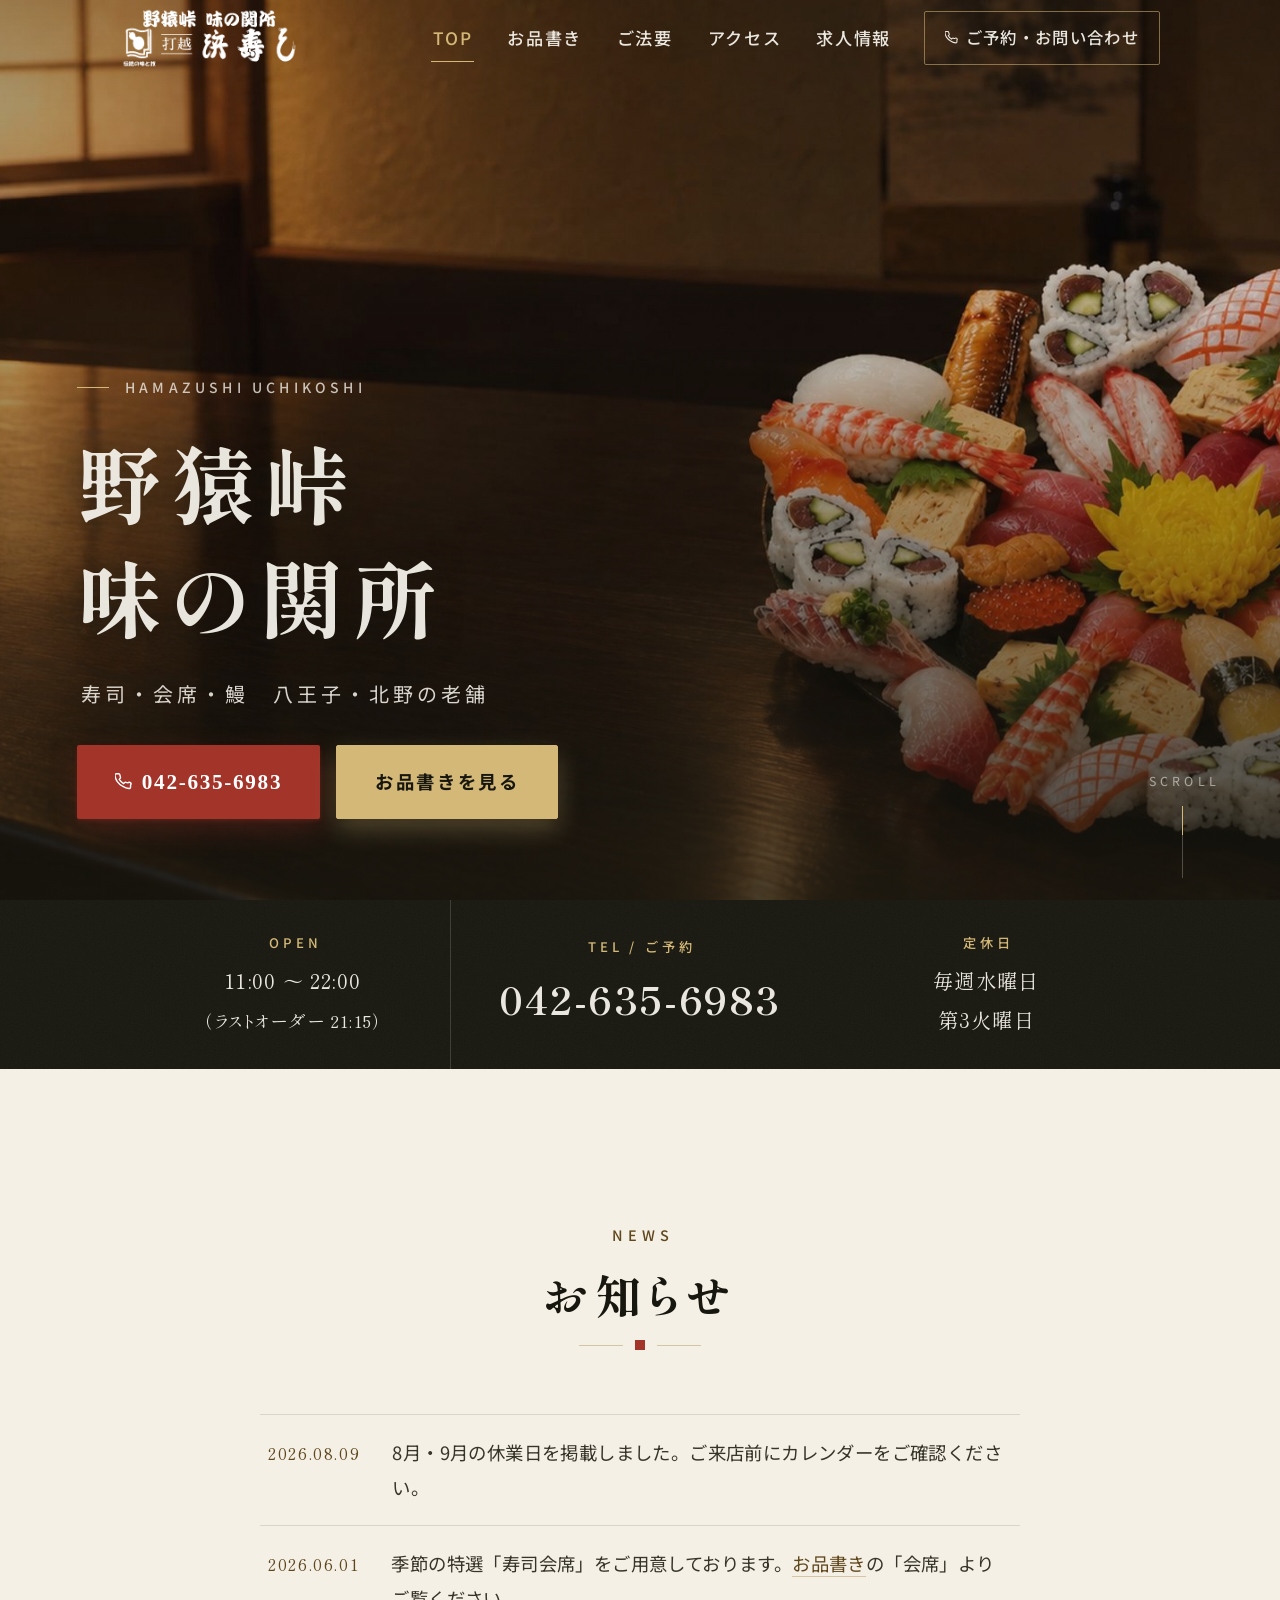
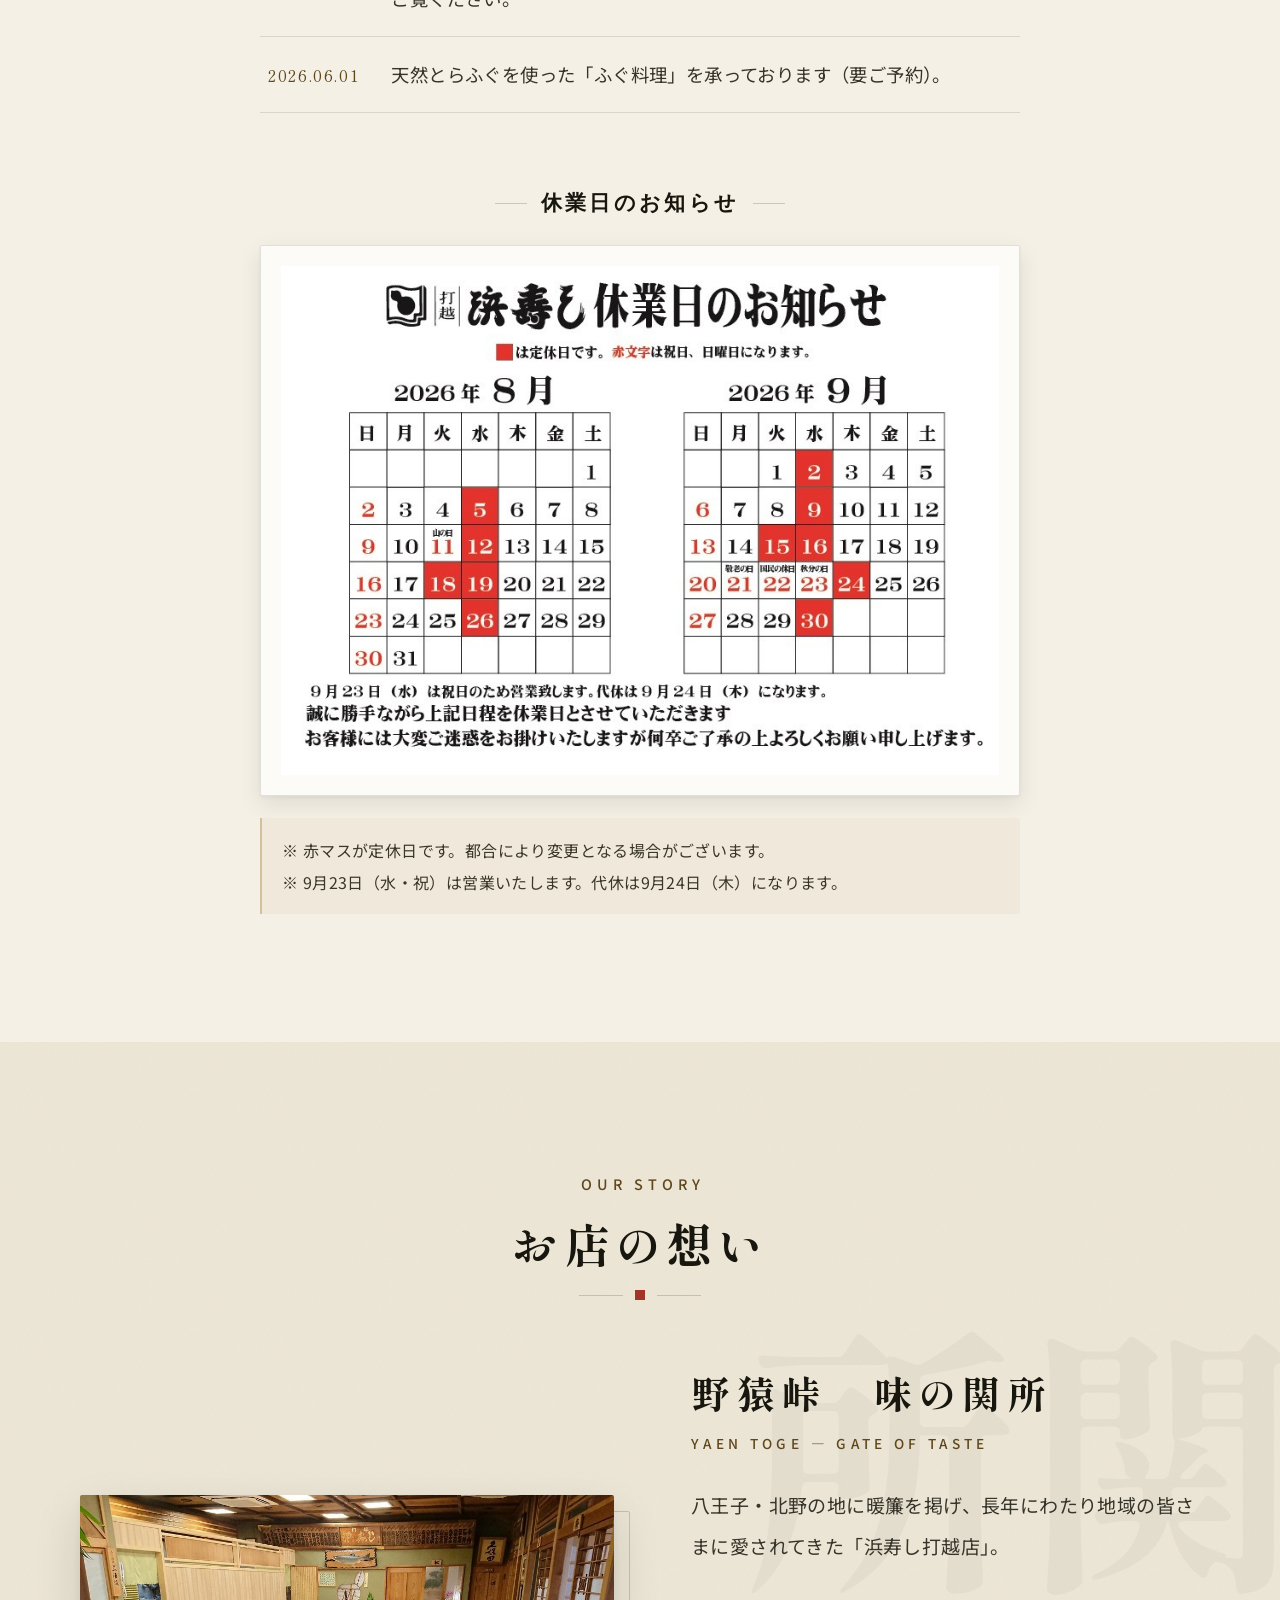
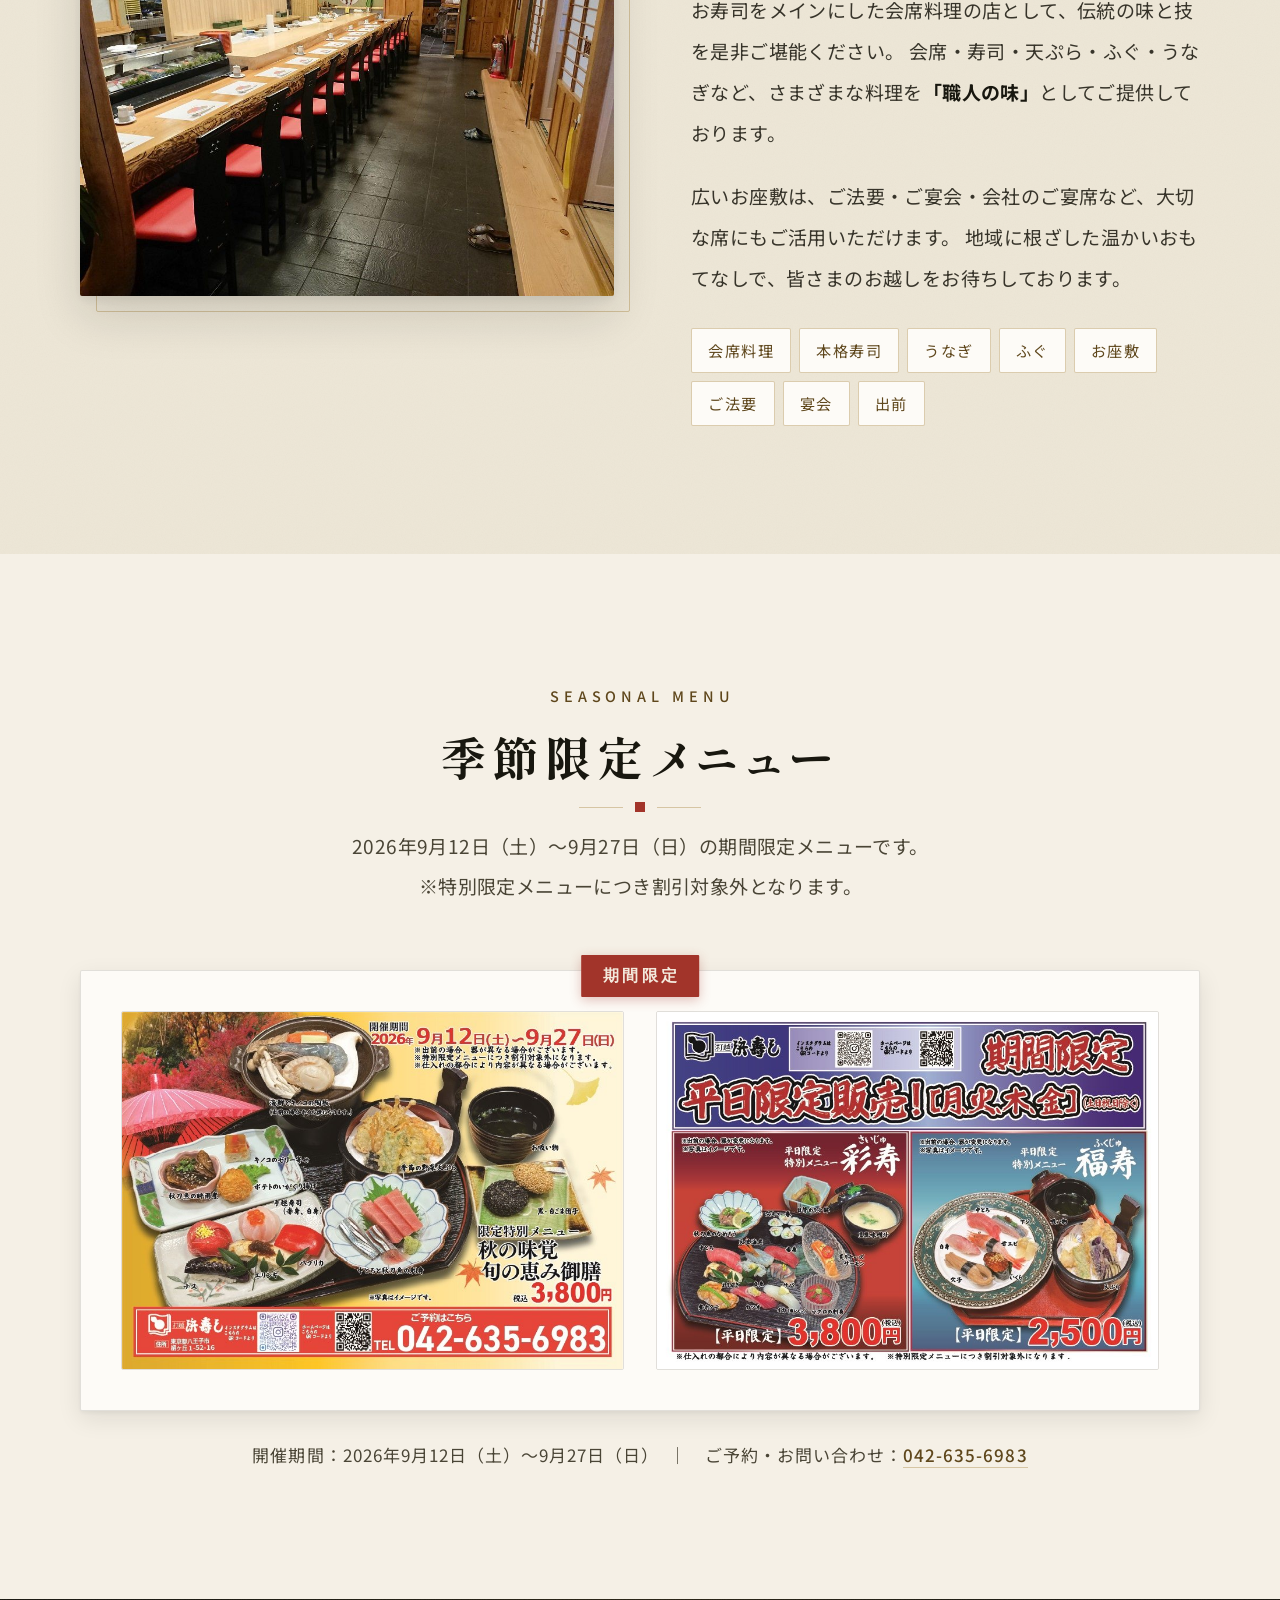
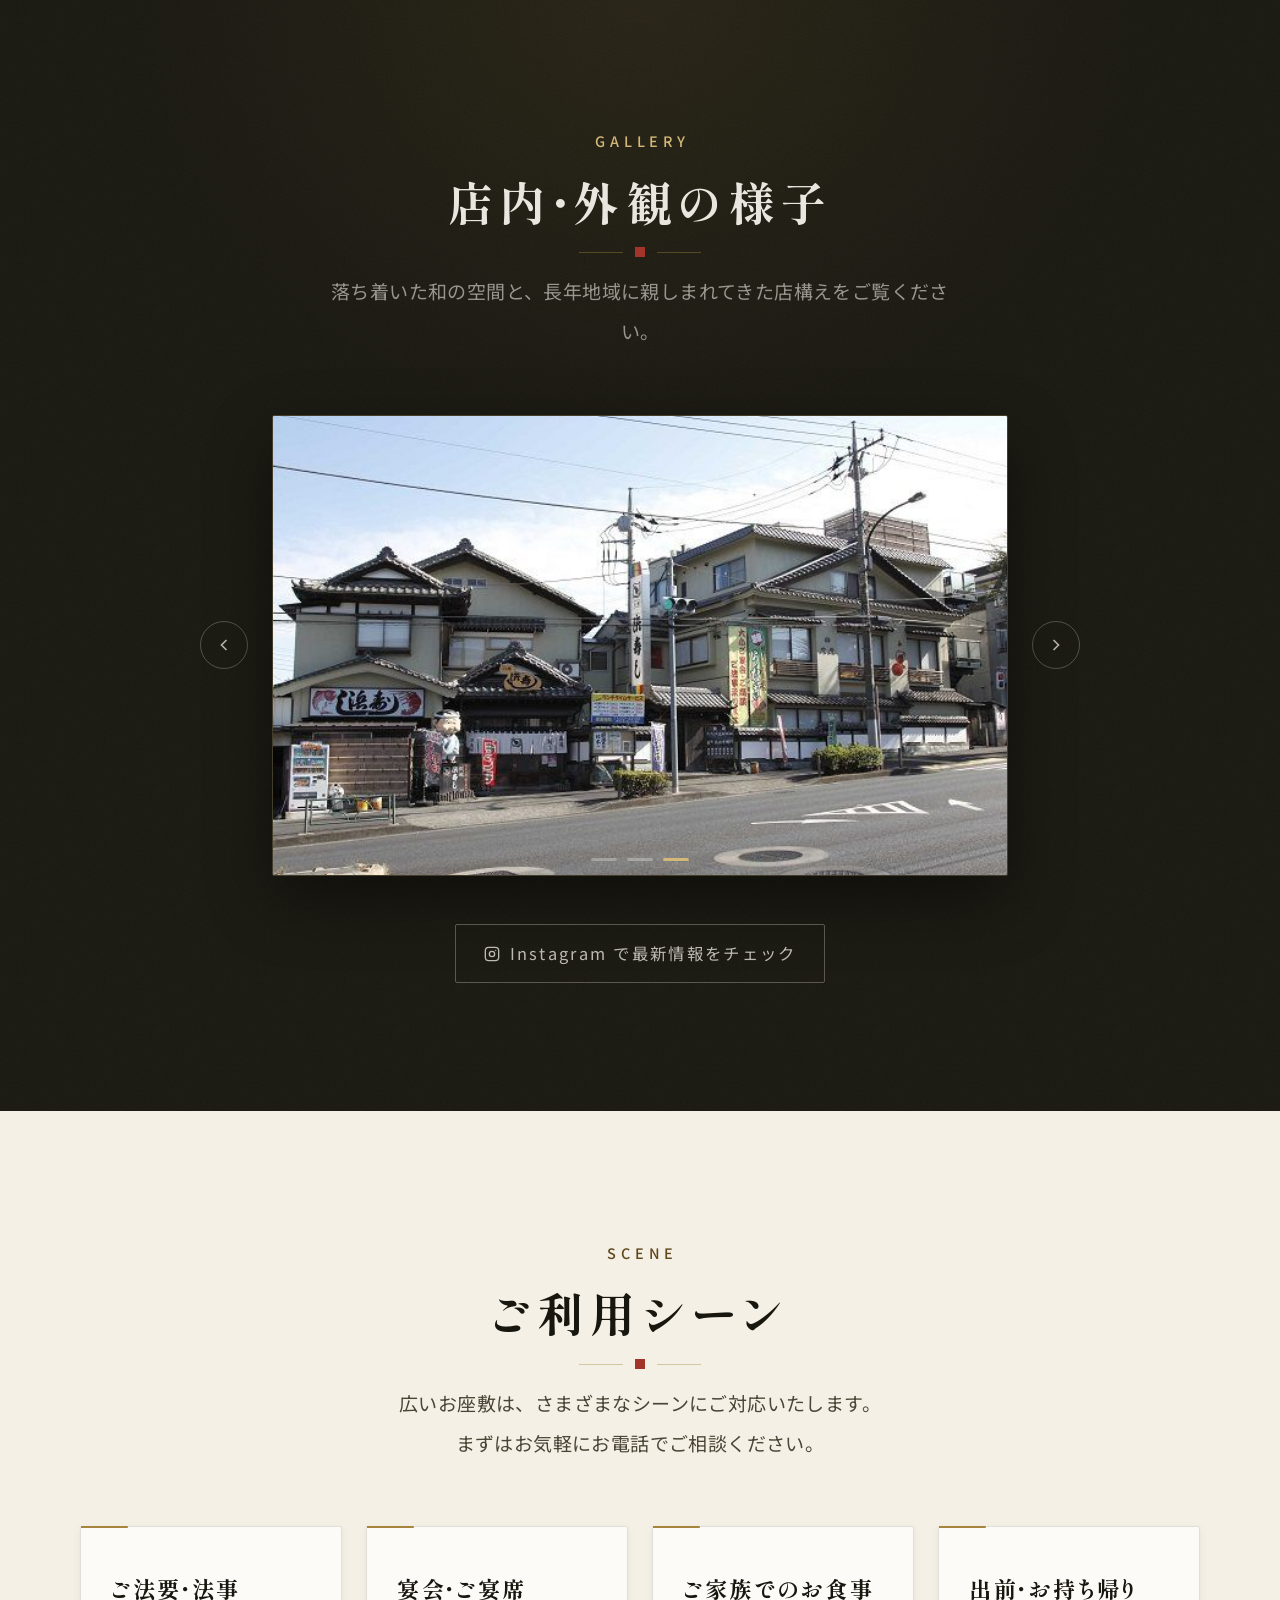
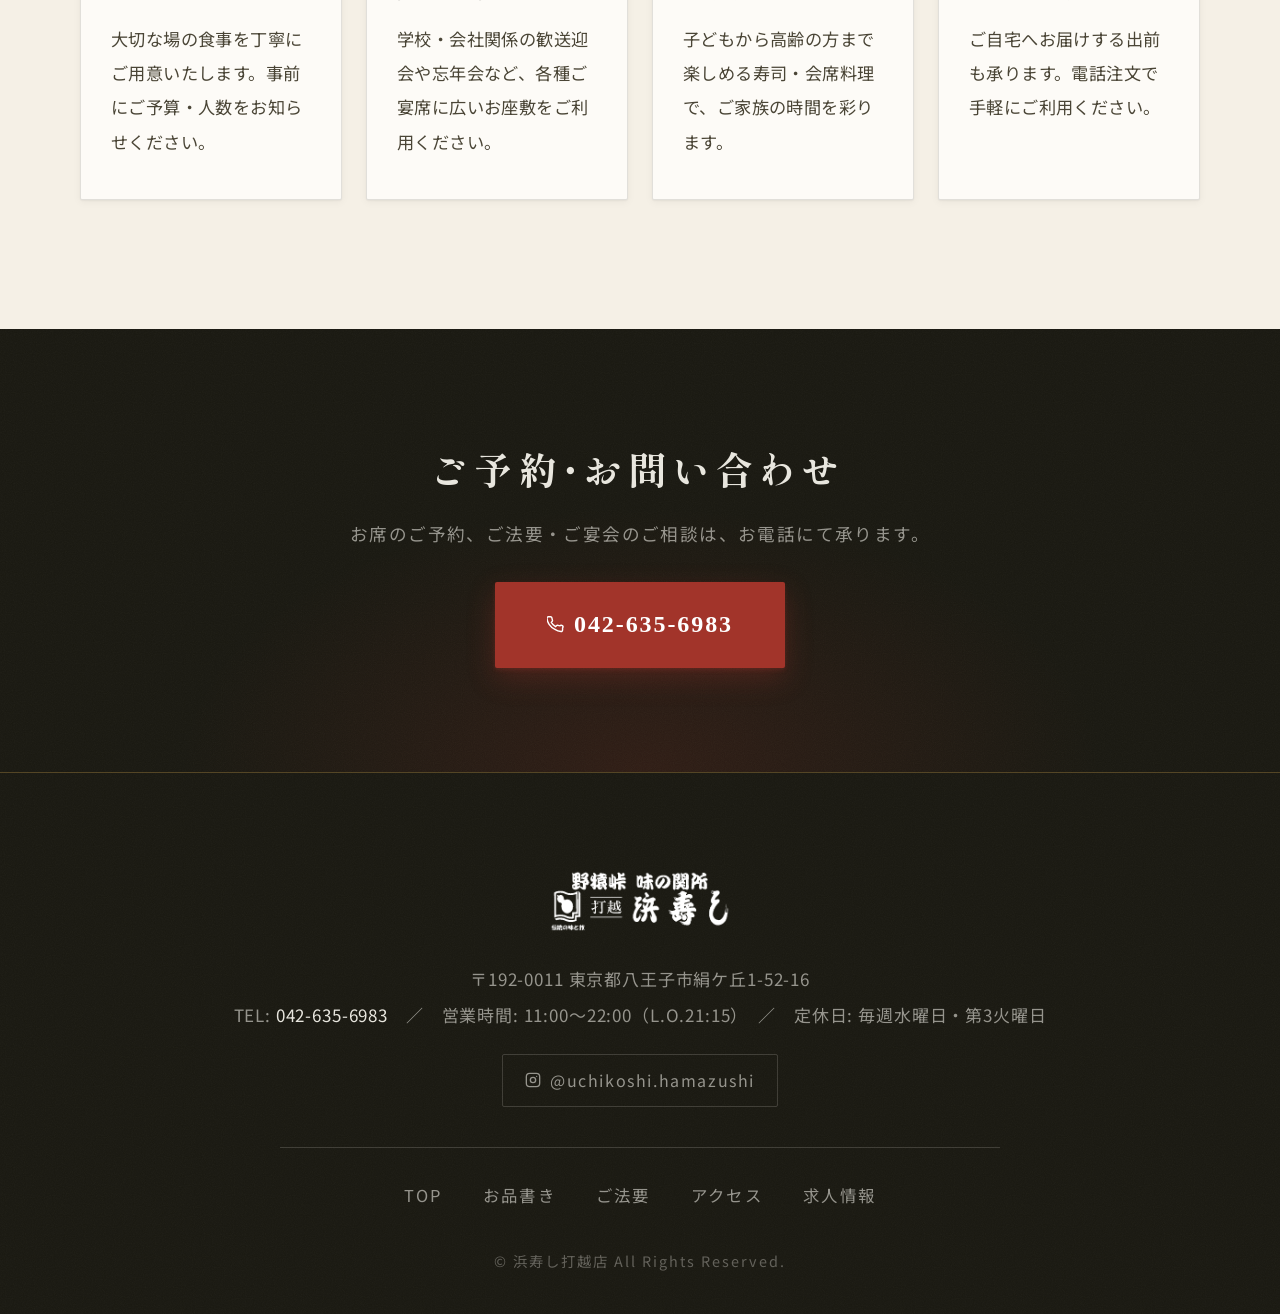
==== commit b383e0dc: "Add files via upload" ====
--- a/index.html
+++ b/index.html
@@ -59,6 +59,15 @@
 
   <link rel="stylesheet" href="css/style.css">
   <script src="js/main.js" defer></script>
+
+  <!-- Google Analytics (GA4) -->
+  <script async src="https://www.googletagmanager.com/gtag/js?id=G-XXXXXXXXXX"></script>
+  <script>
+    window.dataLayer = window.dataLayer || [];
+    function gtag(){dataLayer.push(arguments);}
+    gtag('js', new Date());
+    gtag('config', 'G-XXXXXXXXXX');
+  </script>
 </head>
 
 <body data-page="top">
@@ -270,7 +279,7 @@
           <h2 class="section-title reveal delay-1" id="seasonal-title">季節限定メニュー</h2>
           <div class="section-seal reveal delay-2" aria-hidden="true"></div>
           <p class="section-lead reveal delay-2">
-            2026年8月8日（土）〜8月23日（日）の期間限定メニューです。<br>
+            2026年9月12日（土）〜9月27日（日）の期間限定メニューです。<br>
             ※特別限定メニューにつき割引対象外となります。
           </p>
         </div>
@@ -279,19 +288,19 @@
           <div class="seasonal-flyers">
             <div class="seasonal-flyer">
               <img src="images/seasonal1.jpg"
-                   alt="限定特別メニュー 夏の味覚と涼やかばくだん御膳 3,800円（税込）お盆のご親族の集まり・お祝いに"
+                   alt="限定特別メニュー 秋の味覚 旬の恵み御膳 3,800円（税込）"
                    loading="lazy">
             </div>
             <div class="seasonal-flyer">
               <img src="images/seasonal2.jpg"
-                   alt="平日限定販売（月・火・木・金） 彩寿3,800円（税込）／福寿2,500円（税込）2026年8月10日（月）より"
+                   alt="平日限定販売（月・火・木・金） 彩寿3,800円（税込）／福寿2,500円（税込）"
                    loading="lazy">
             </div>
           </div>
         </div>
 
         <p class="seasonal-period reveal">
-          開催期間：2026年8月8日（土）〜8月23日（日）　｜　ご予約・お問い合わせ：<a href="tel:0426356983">042-635-6983</a>
+          開催期間：2026年9月12日（土）〜9月27日（日）　｜　ご予約・お問い合わせ：<a href="tel:0426356983">042-635-6983</a>
         </p>
       </div>
     </section>
--- a/css/style.css
+++ b/css/style.css
@@ -1870,6 +1870,41 @@
   font-size: 0.9rem;
   letter-spacing: 0.06em;
   text-align: center;
+}
+
+/* 駐車場案内 */
+.parking-block {
+  display: grid;
+  grid-template-columns: minmax(0, 280px) 1fr;
+  gap: clamp(20px, 4vw, 36px);
+  align-items: center;
+  background: var(--white);
+  border: 1px solid var(--line);
+  border-radius: var(--radius);
+  box-shadow: var(--shadow-sm);
+  padding: clamp(18px, 3vw, 28px);
+  margin-bottom: clamp(28px, 5vw, 44px);
+}
+.parking-map {
+  border-radius: calc(var(--radius) - 4px);
+  overflow: hidden;
+  border: 1px solid var(--line);
+}
+.parking-map img {
+  width: 100%;
+  height: auto;
+  display: block;
+}
+.parking-note p {
+  font-size: 0.95rem;
+  line-height: 1.9;
+  margin: 0 0 10px;
+}
+.parking-note-sub {
+  color: var(--muted);
+  font-size: 0.82rem !important;
+  line-height: 1.8 !important;
+  margin: 0 !important;
 }
 
 /* ------------------------------------------------------------
@@ -2234,6 +2269,8 @@
   .menu-photo-grid--wide { grid-template-columns: 1fr; }
   .scene-grid { grid-template-columns: 1fr; }
   .bus-grid { grid-template-columns: 1fr; }
+  .parking-block { grid-template-columns: 1fr; }
+  .parking-map { max-width: 260px; margin: 0 auto; }
 
   .gallery-carousel { gap: 0; }
   .gallery-nav {
@@ -2353,6 +2390,18 @@
   transform: rotate(90deg);
 }
 
+/* 高画質版を裏で読み込んでいる間、画像をうっすら脈動させて分かるように */
+.photo-lightbox.is-loading .photo-lightbox-img {
+  animation: photoLightboxPulse 1.1s ease-in-out infinite;
+}
+@keyframes photoLightboxPulse {
+  0%, 100% { opacity: 1; }
+  50% { opacity: 0.72; }
+}
+@media (prefers-reduced-motion: reduce) {
+  .photo-lightbox.is-loading .photo-lightbox-img { animation: none; }
+}
+
 @media print {
   .nav, .nav-drawer, .mobile-cta-bar, .hero-scroll, .skip-link { display: none !important; }
   body::before { display: none; }
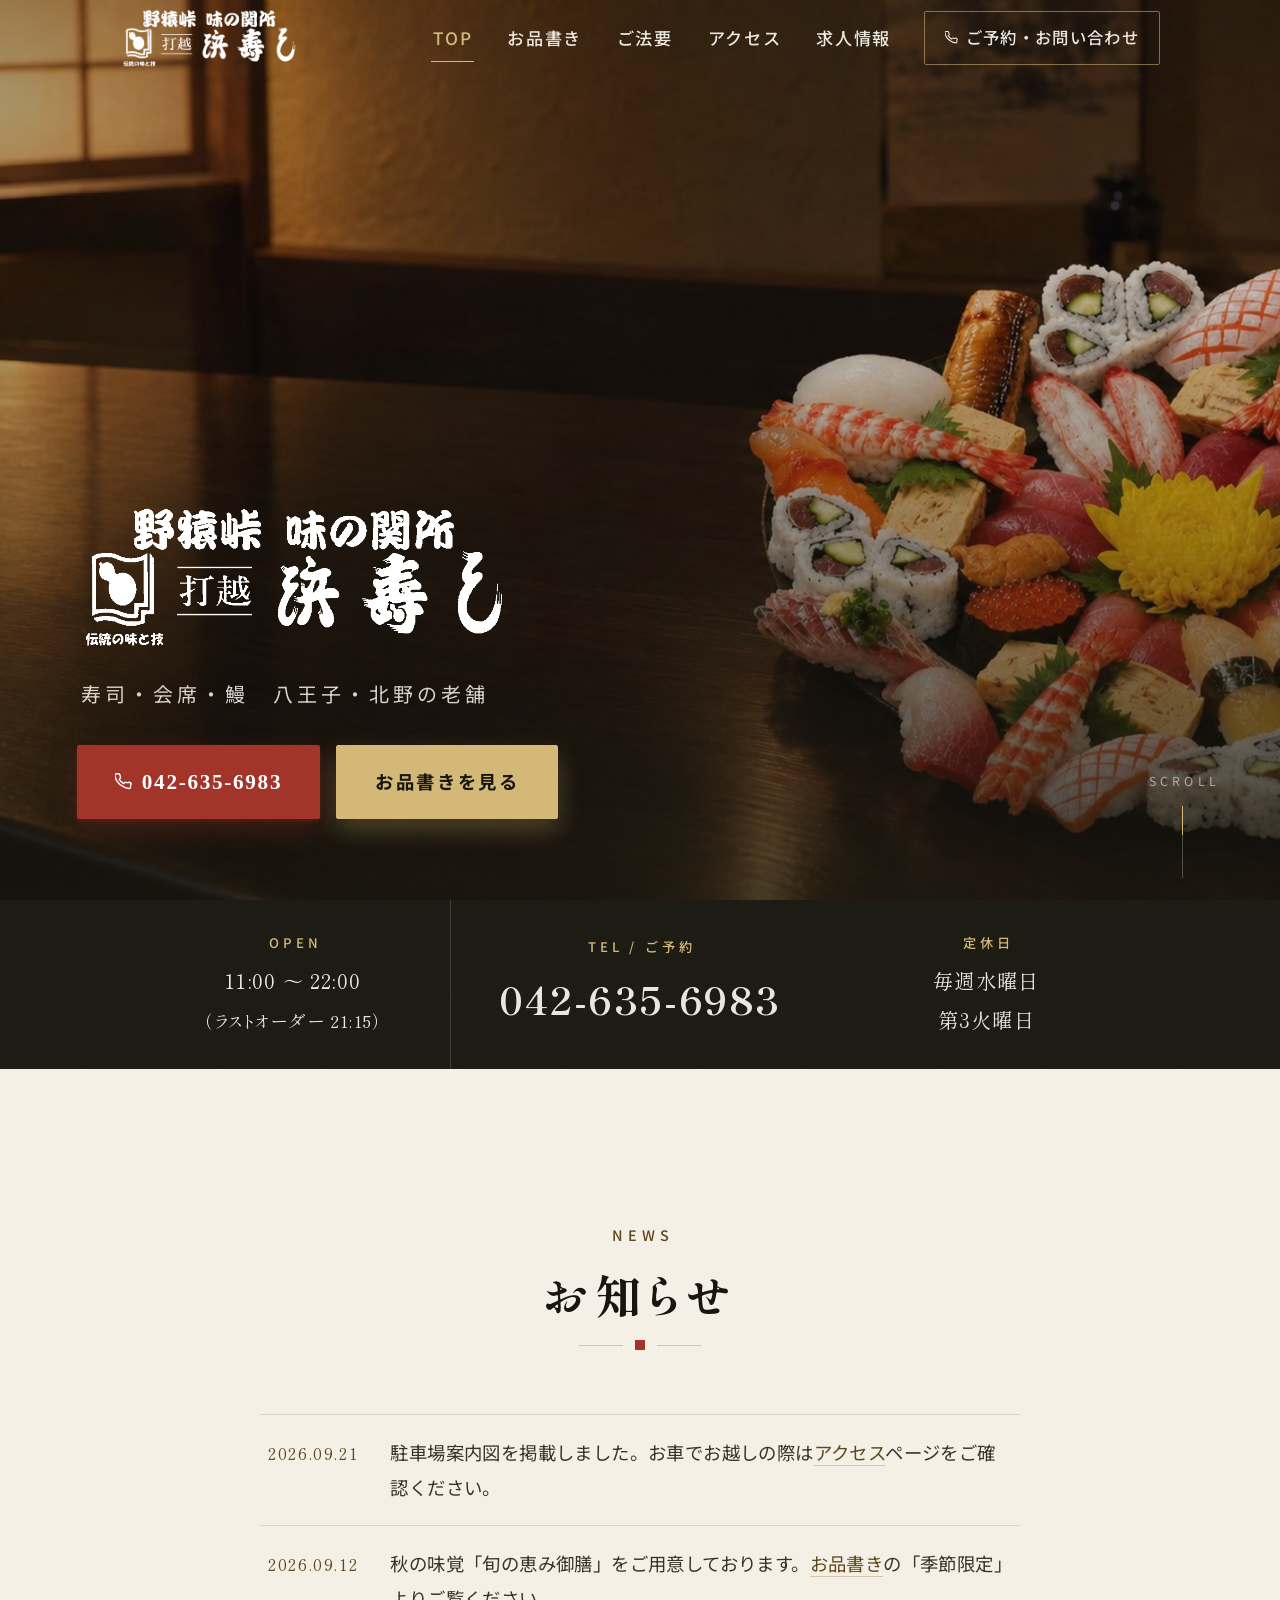
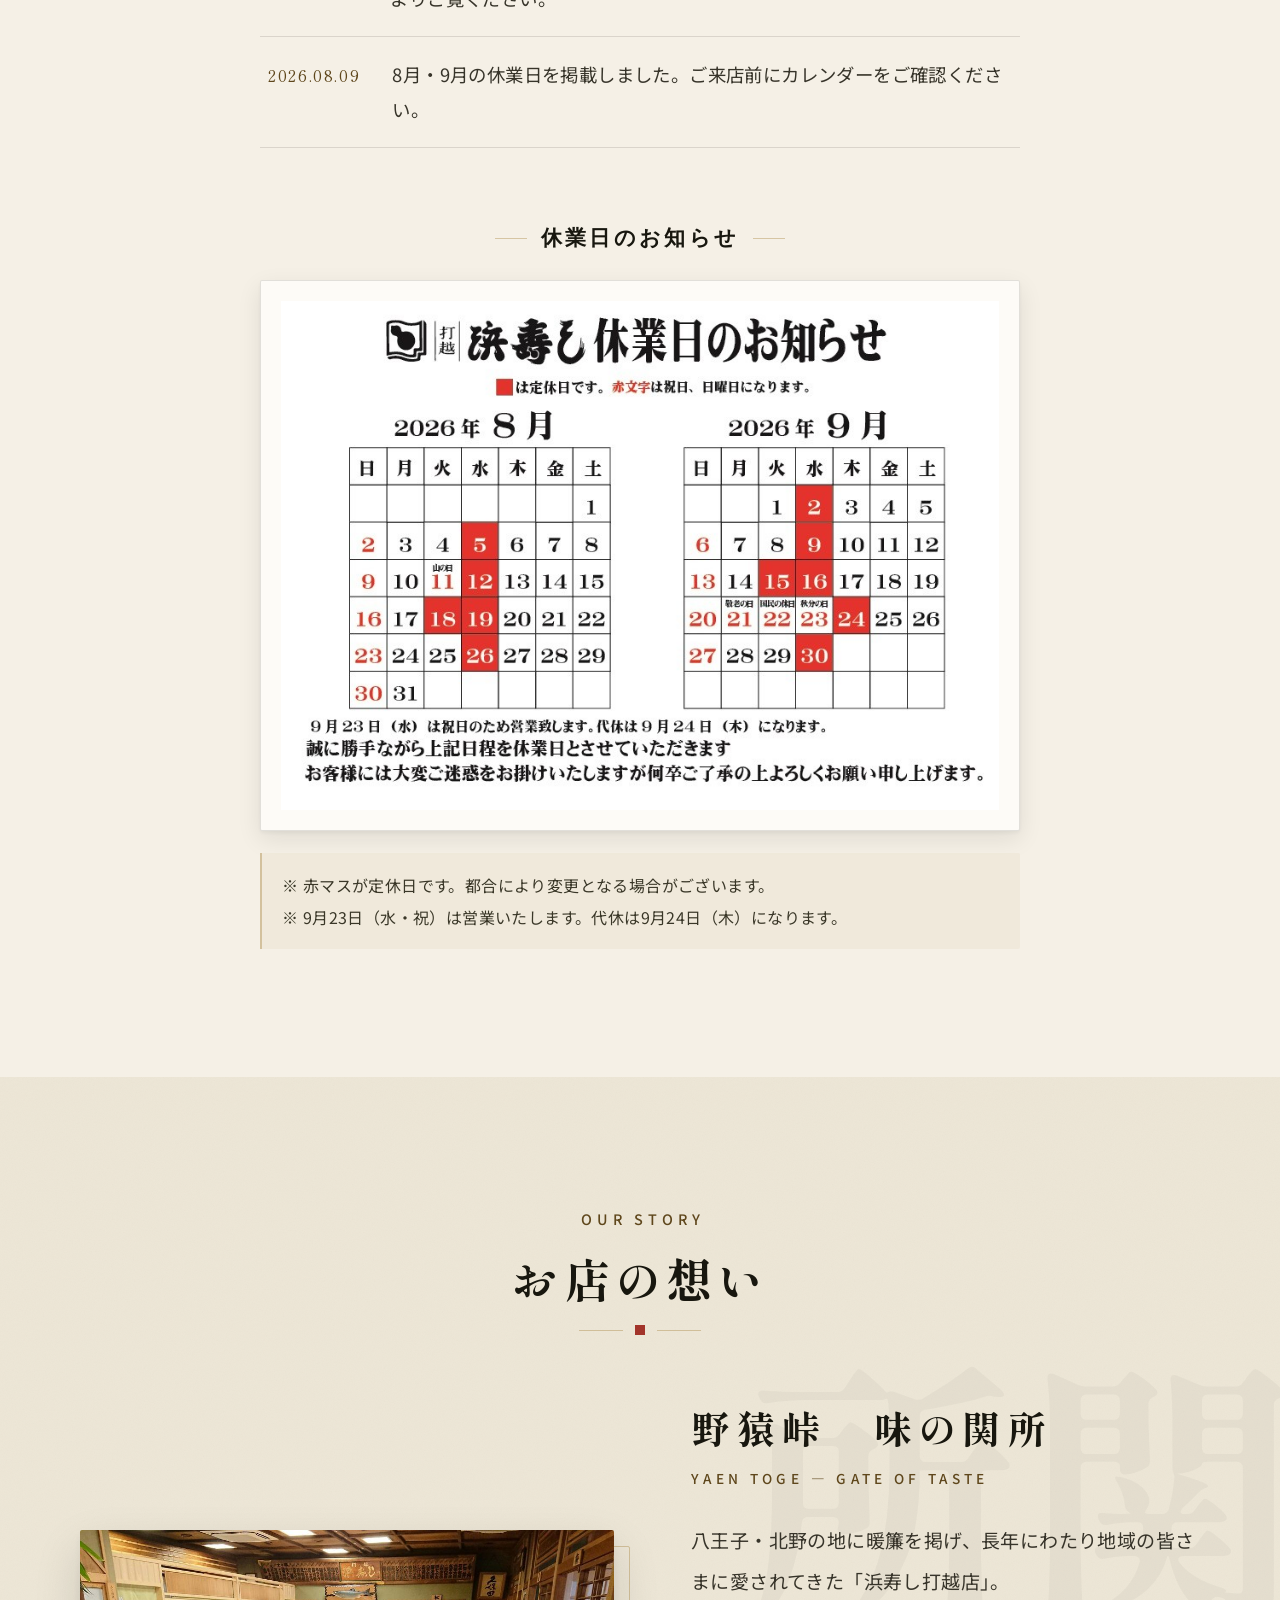
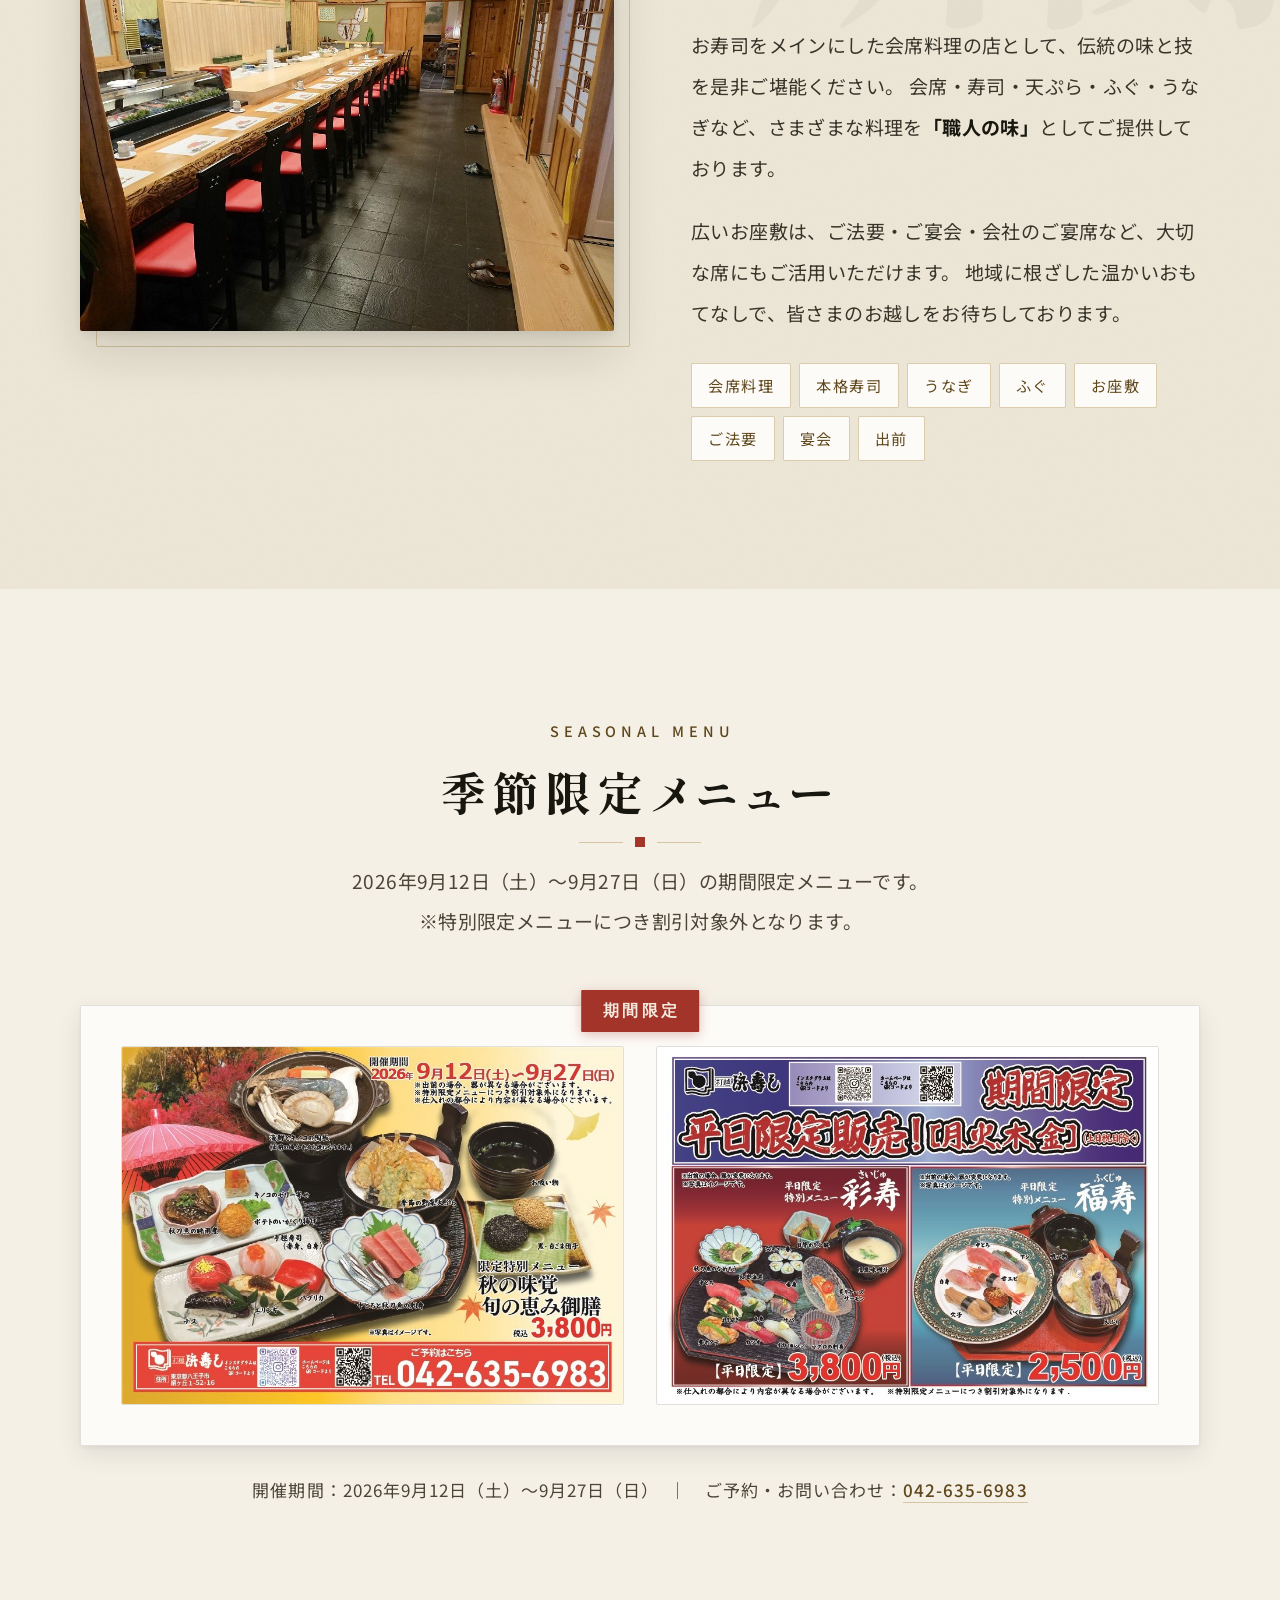
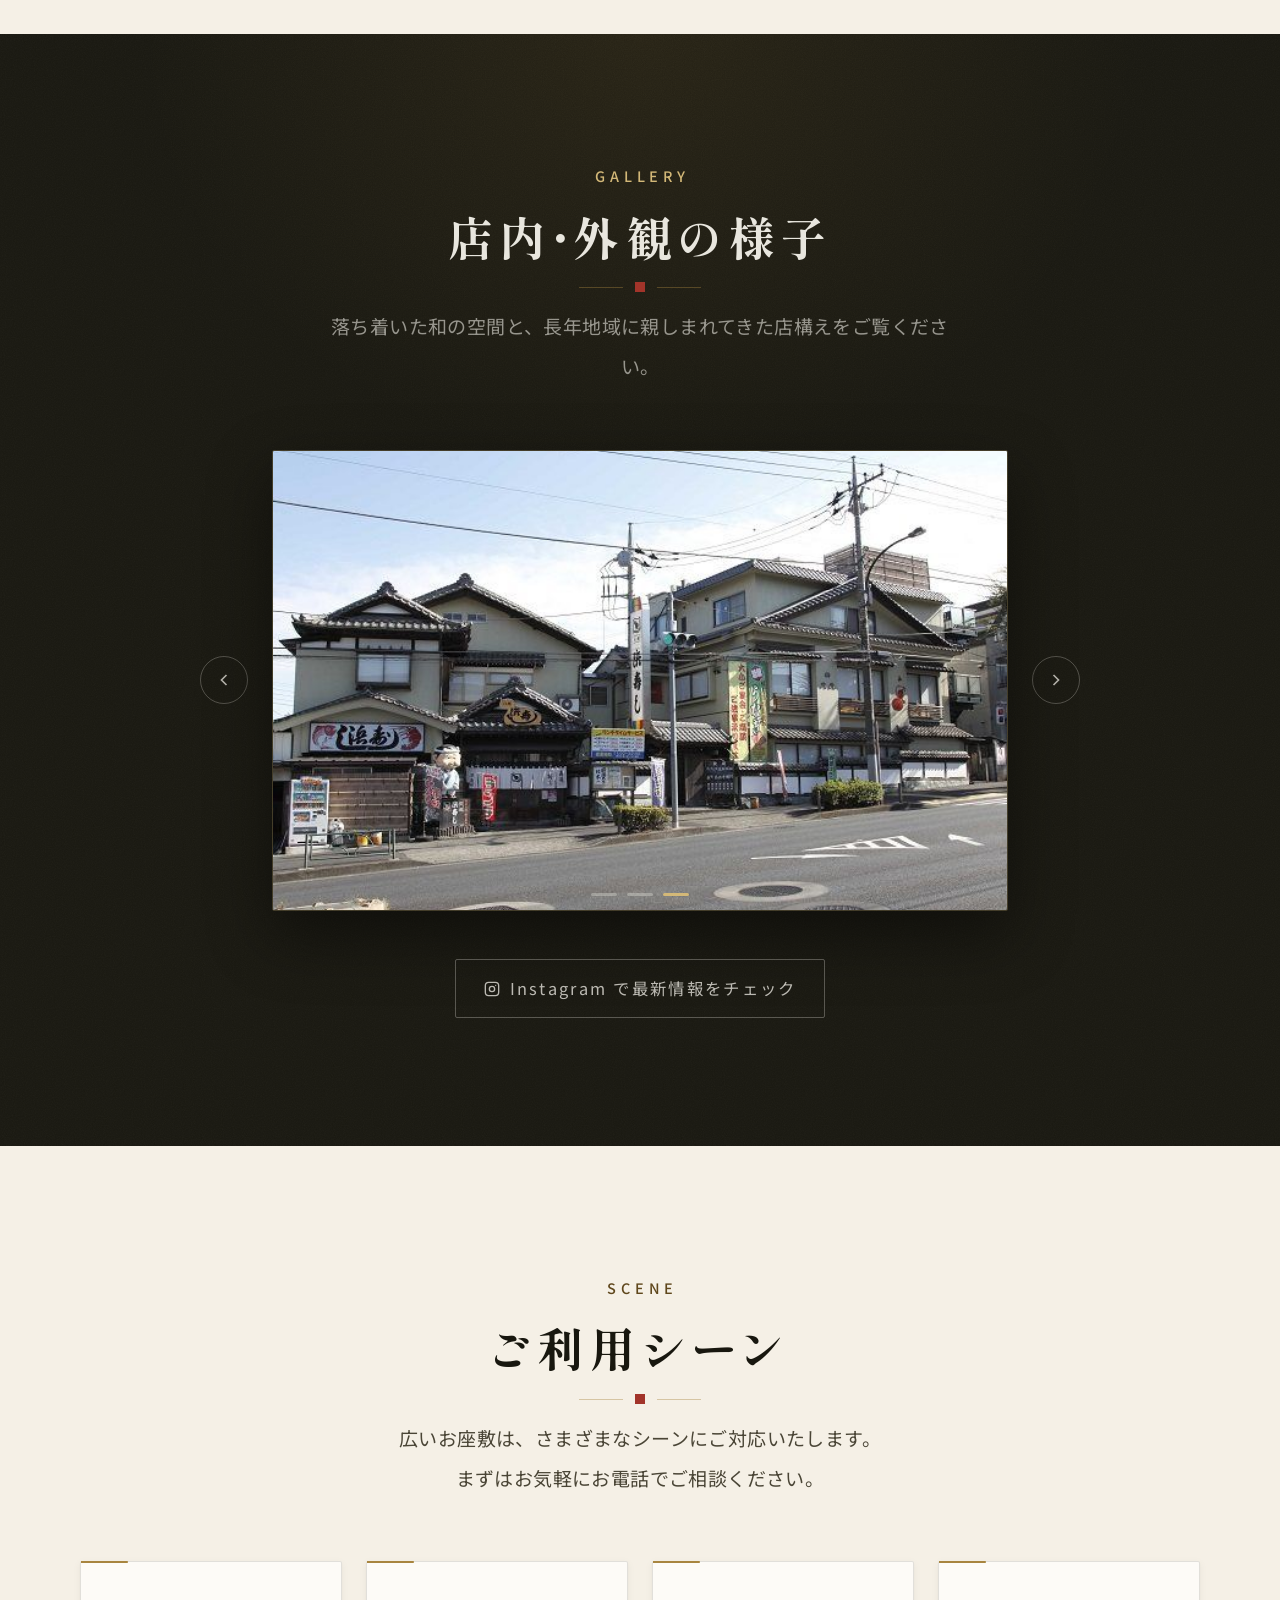
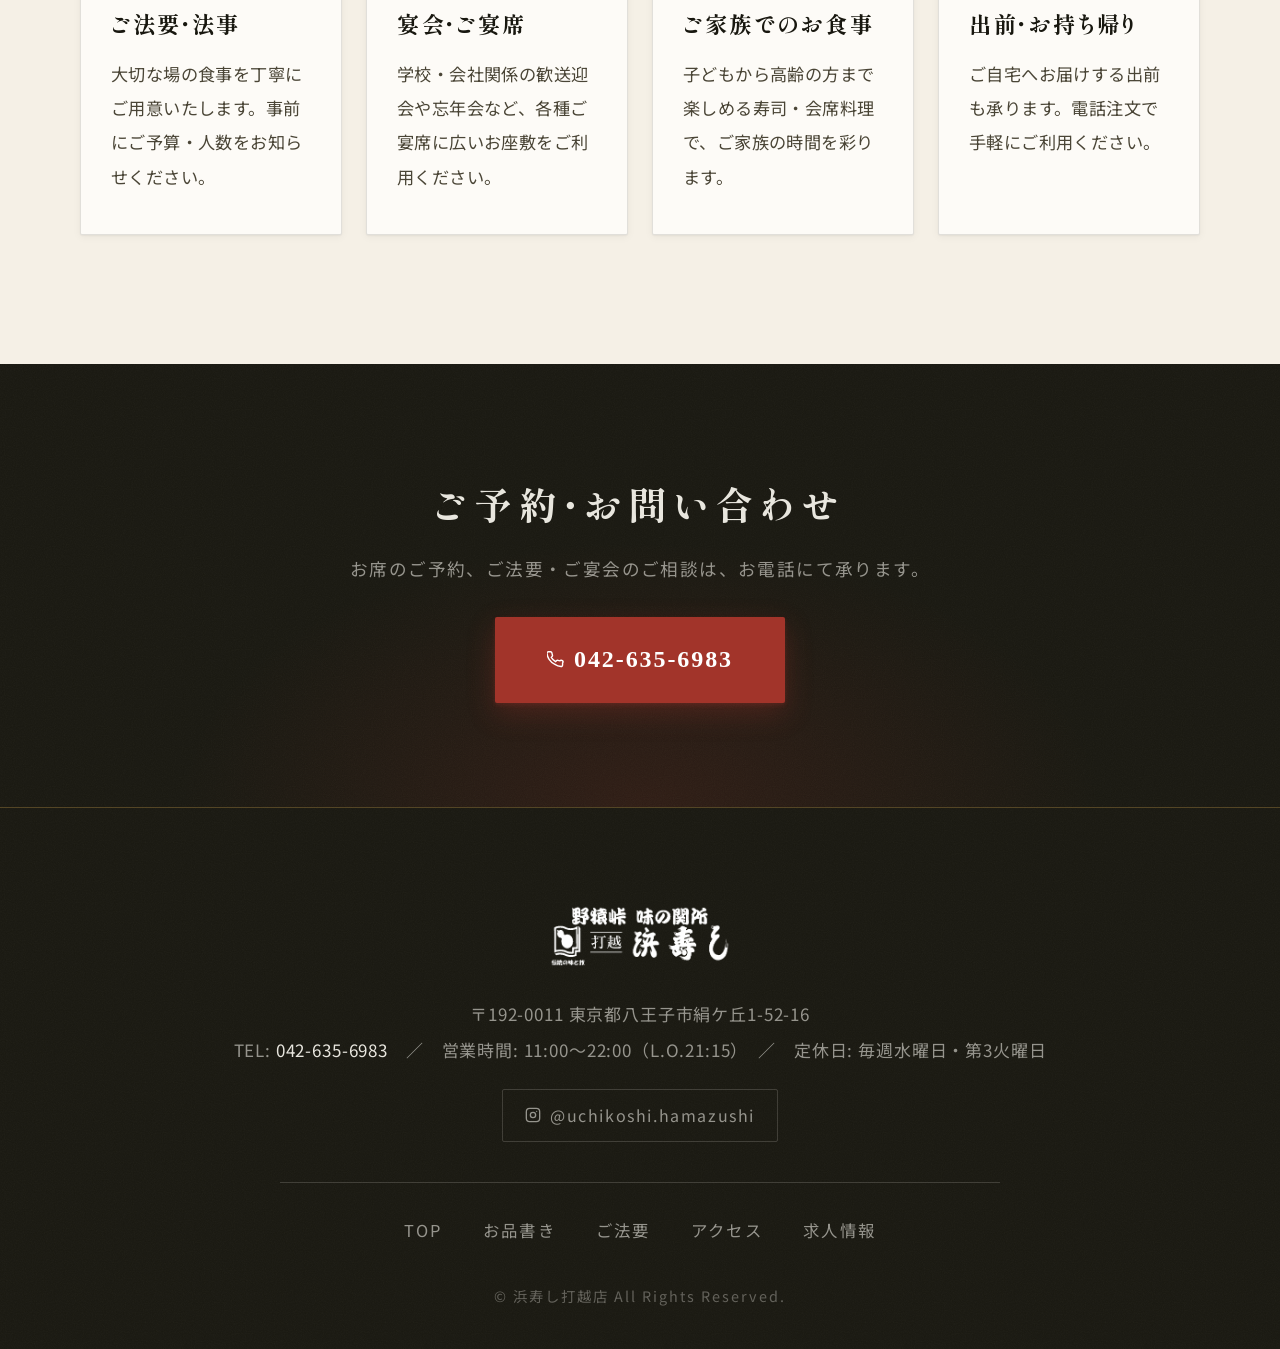
==== commit baf6e0d0: "Add files via upload" ====
--- a/index.html
+++ b/index.html
@@ -61,12 +61,12 @@
   <script src="js/main.js" defer></script>
 
   <!-- Google Analytics (GA4) -->
-  <script async src="https://www.googletagmanager.com/gtag/js?id=G-XXXXXXXXXX"></script>
+  <script async src="https://www.googletagmanager.com/gtag/js?id=G-S6NQD85N89"></script>
   <script>
     window.dataLayer = window.dataLayer || [];
     function gtag(){dataLayer.push(arguments);}
     gtag('js', new Date());
-    gtag('config', 'G-XXXXXXXXXX');
+    gtag('config', 'G-S6NQD85N89');
   </script>
 </head>
 
@@ -133,9 +133,8 @@
     <section class="hero" aria-label="ファーストビュー">
 
       <div class="hero-content">
-        <p class="hero-eyebrow">HAMAZUSHI UCHIKOSHI</p>
-
-        <h1 class="hero-title">野猿峠<br>味の関所</h1>
+        <img src="images/logo.png" alt="野猿峠 味の関所 打越 浜寿し" class="hero-logo">
+        <h1 class="hero-title-sr">浜寿し打越店<span>野猿峠 味の関所</span></h1>
 
         <p class="hero-subtitle">寿司・会席・鰻　八王子・北野の老舗</p>
 
@@ -188,16 +187,16 @@
 
         <ul class="news-list reveal delay-1" id="newsList" data-visible="3">
           <li class="news-item">
+            <span class="news-date">2026.09.21</span>
+            <span class="news-body">駐車場案内図を掲載しました。お車でお越しの際は<a href="access.html" class="link-gold">アクセス</a>ページをご確認ください。</span>
+          </li>
+          <li class="news-item">
+            <span class="news-date">2026.09.12</span>
+            <span class="news-body">秋の味覚「旬の恵み御膳」をご用意しております。<a href="menu.html" class="link-gold">お品書き</a>の「季節限定」よりご覧ください。</span>
+          </li>
+          <li class="news-item">
             <span class="news-date">2026.08.09</span>
             <span class="news-body">8月・9月の休業日を掲載しました。ご来店前にカレンダーをご確認ください。</span>
-          </li>
-          <li class="news-item">
-            <span class="news-date">2026.06.01</span>
-            <span class="news-body">季節の特選「寿司会席」をご用意しております。<a href="menu.html" class="link-gold">お品書き</a>の「会席」よりご覧ください。</span>
-          </li>
-          <li class="news-item">
-            <span class="news-date">2026.06.01</span>
-            <span class="news-body">天然とらふぐを使った「ふぐ料理」を承っております（要ご予約）。</span>
           </li>
         </ul>
 
--- a/css/style.css
+++ b/css/style.css
@@ -610,34 +610,23 @@
   to   { opacity: 1; transform: translateY(0); }
 }
 
-.hero-eyebrow {
-  display: flex;
-  align-items: center;
-  gap: 12px;
-  font-size: 0.7rem;
-  font-weight: 500;
-  letter-spacing: 0.3em;
-  text-indent: 0.3em;
-  color: rgba(250, 247, 240, 0.75);
-  text-transform: uppercase;
-}
-.hero-eyebrow::before {
-  content: "";
-  display: block;
-  width: 32px;
+.hero-logo {
+  width: clamp(220px, 34vw, 460px);
+  height: auto;
+  filter: drop-shadow(0 3px 32px rgba(24, 23, 15, 0.7));
+}
+
+/* h1は見た目はロゴ画像に譲りつつ、SEO・スクリーンリーダー向けにテキストとして保持 */
+.hero-title-sr {
+  position: absolute;
+  width: 1px;
   height: 1px;
-  background: var(--gold-lt);
-}
-
-.hero-title {
-  font-family: var(--font-serif);
-  font-feature-settings: "palt" 1;
-  font-size: clamp(2.3rem, 6.6vw, 4.4rem);
-  font-weight: 700;
-  letter-spacing: 0.12em;
-  line-height: 1.35;
-  color: var(--text-inv);
-  text-shadow: 0 3px 32px rgba(24, 23, 15, 0.7);
+  padding: 0;
+  margin: -1px;
+  overflow: hidden;
+  clip: rect(0, 0, 0, 0);
+  white-space: nowrap;
+  border: 0;
 }
 
 .hero-subtitle {
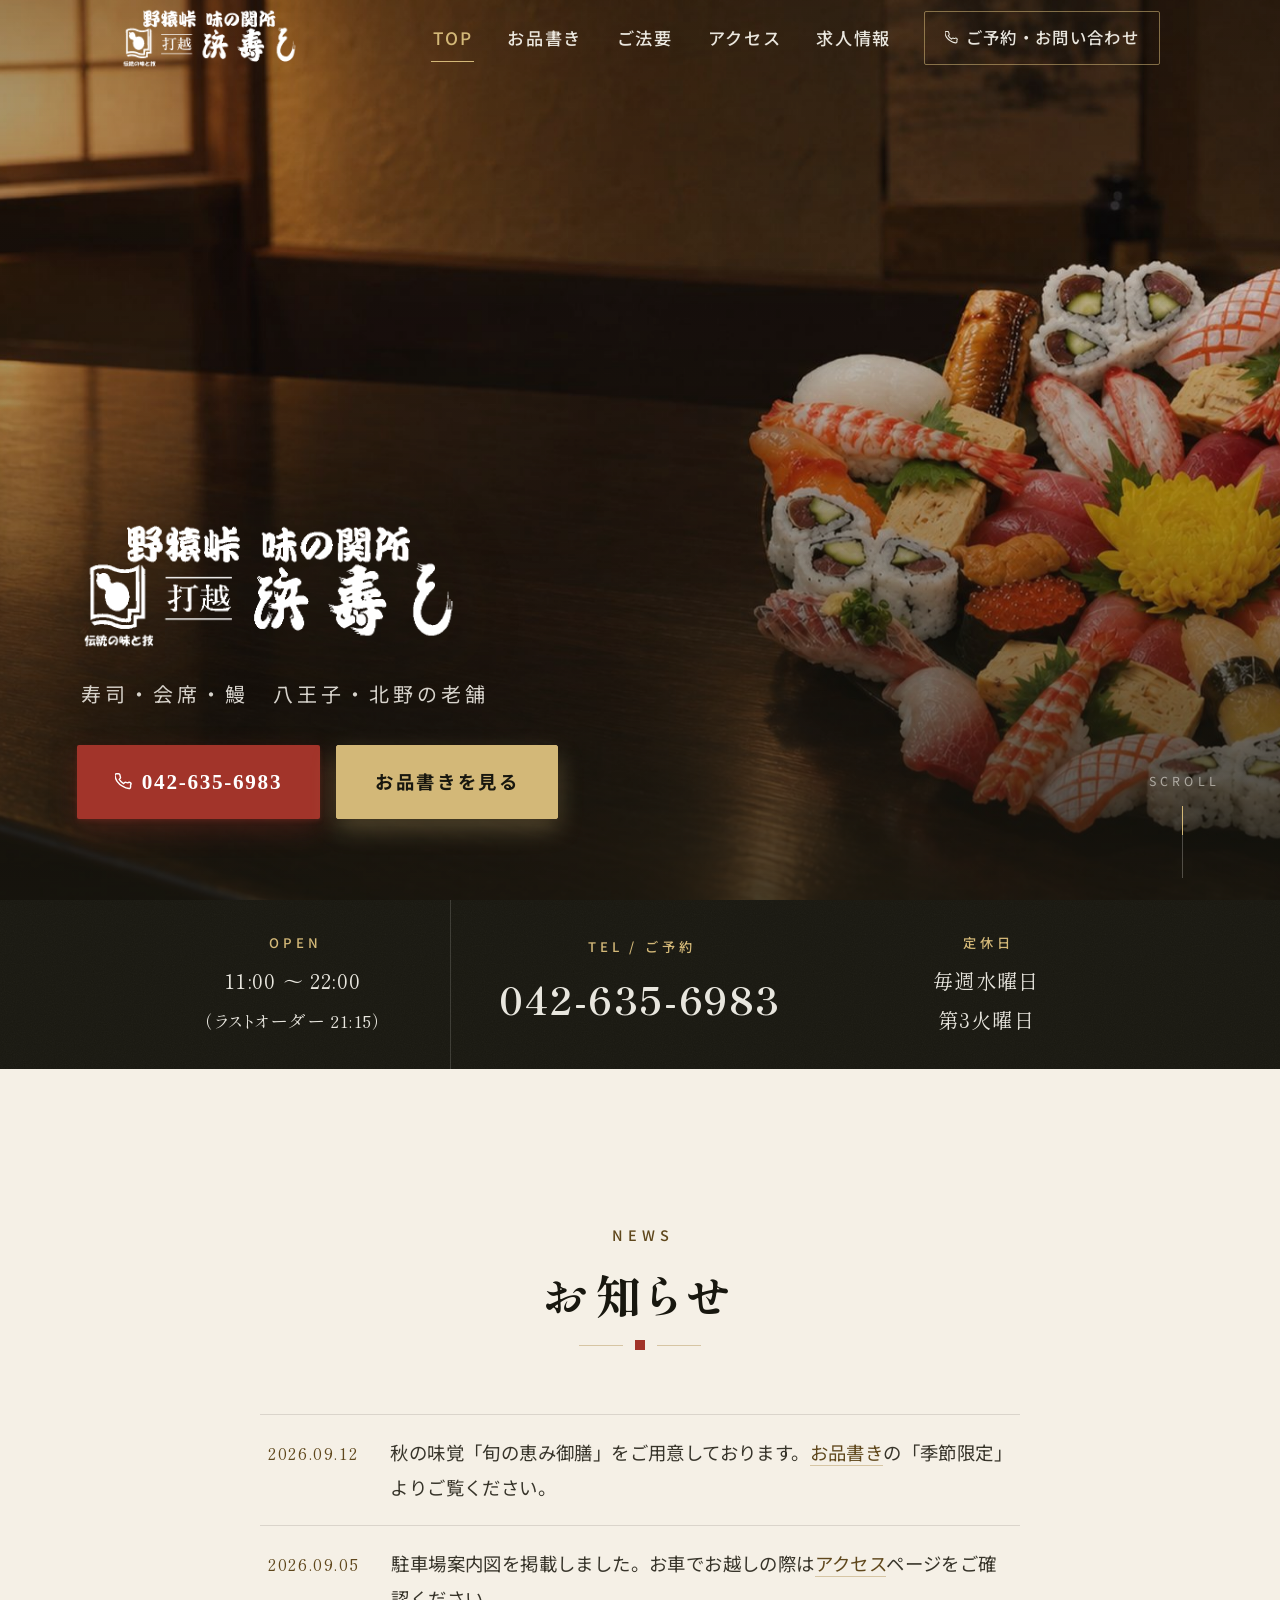
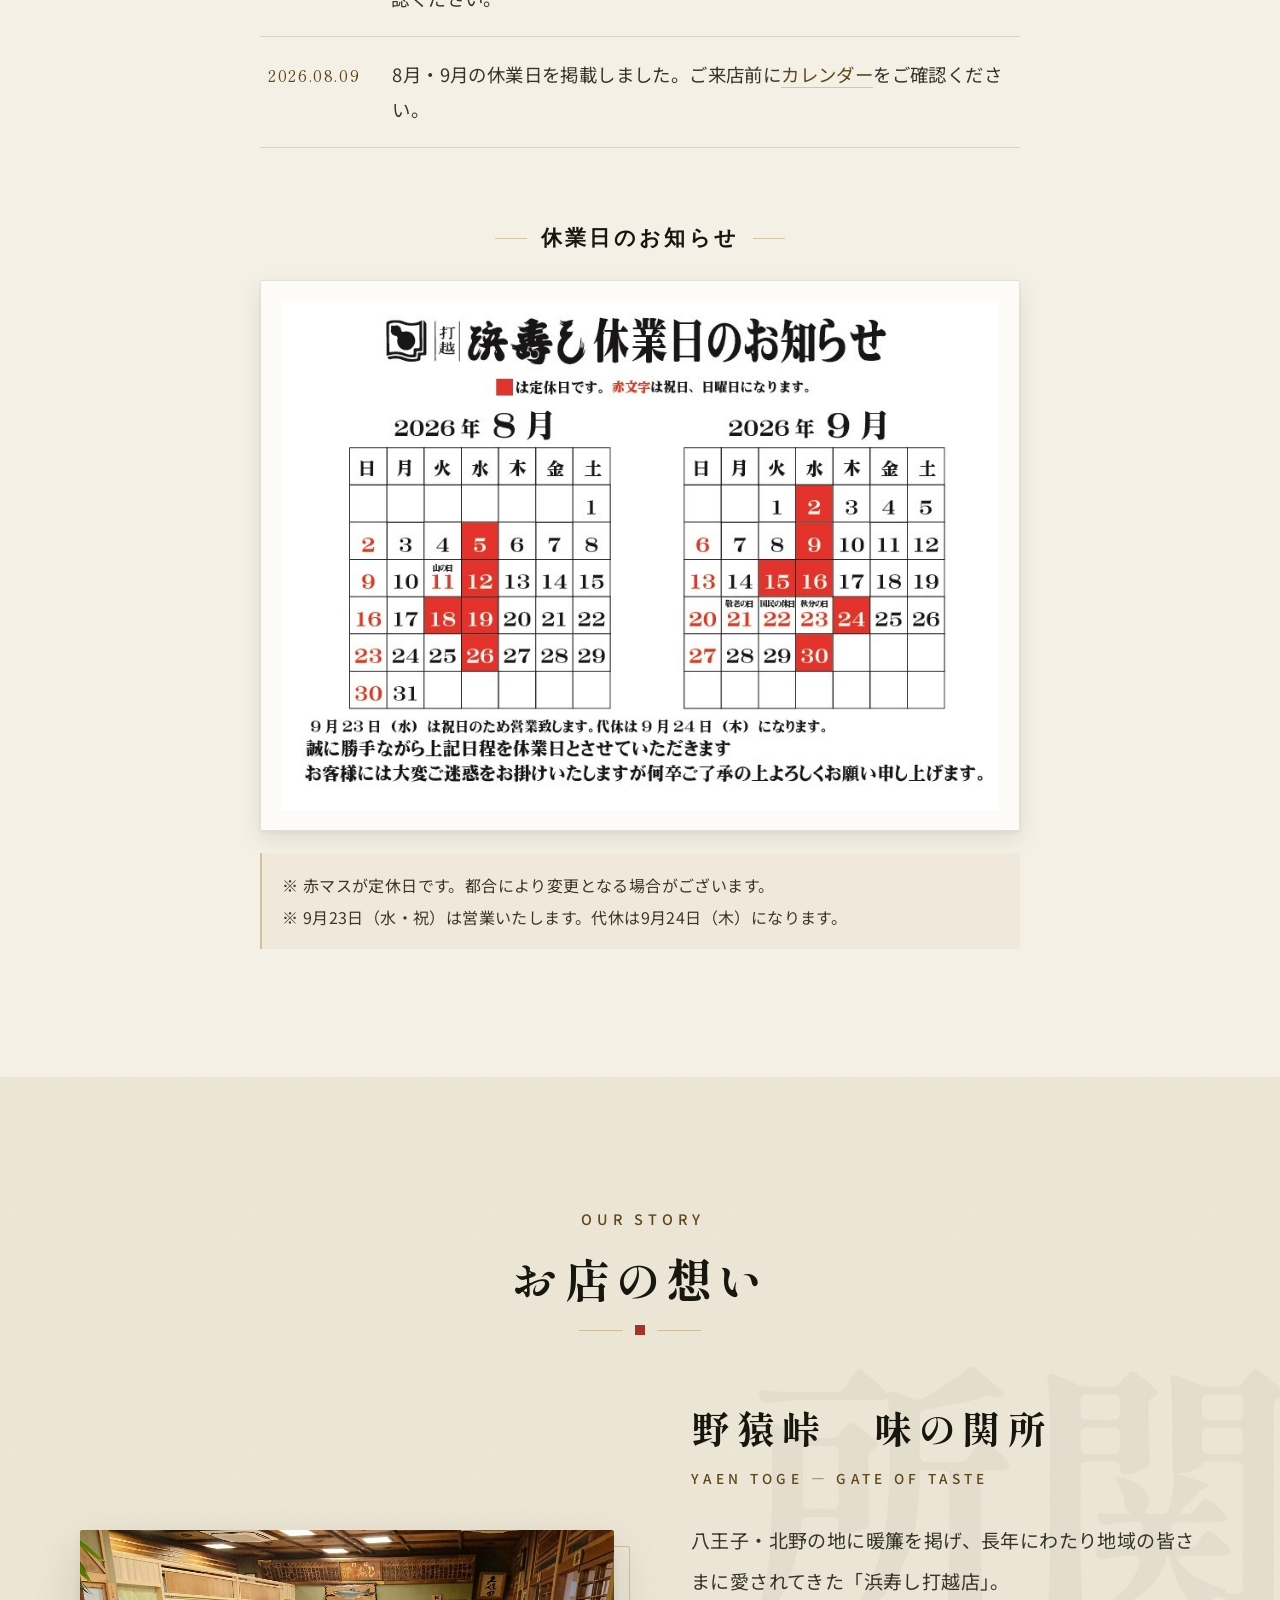
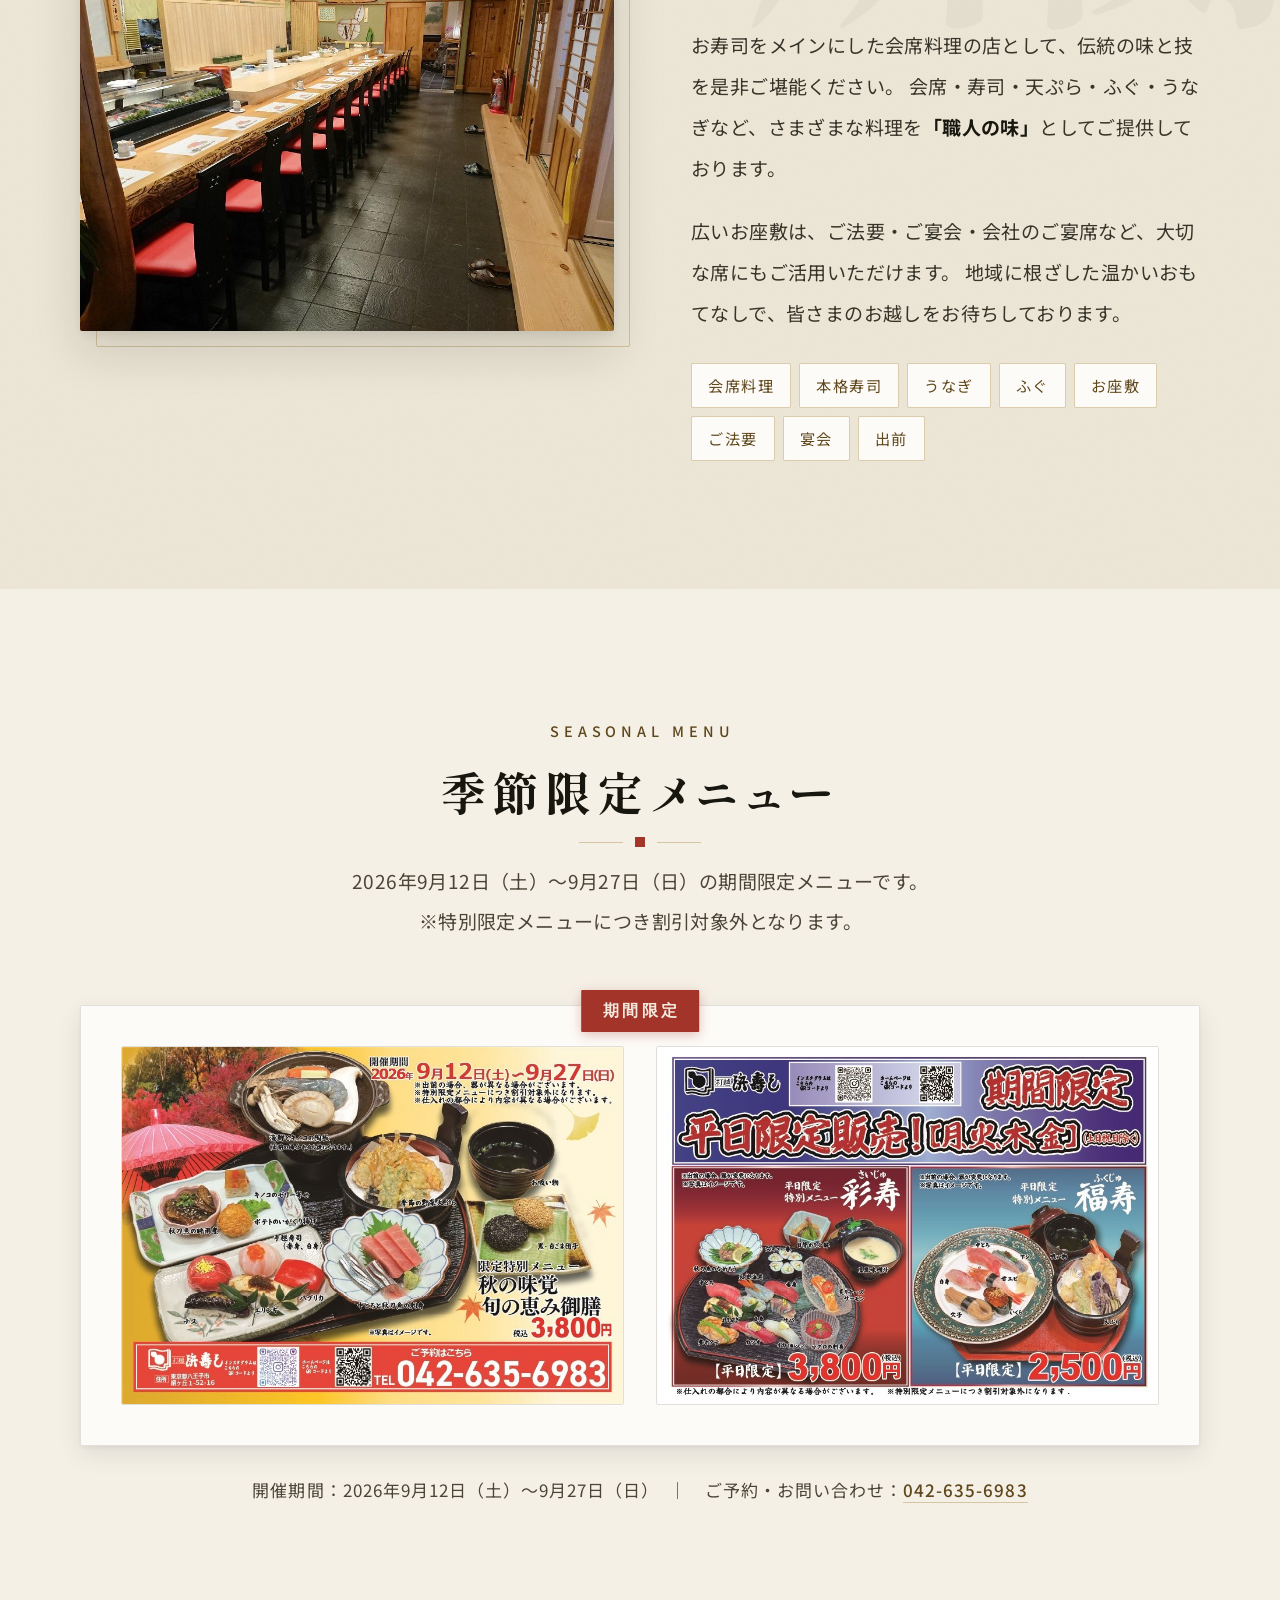
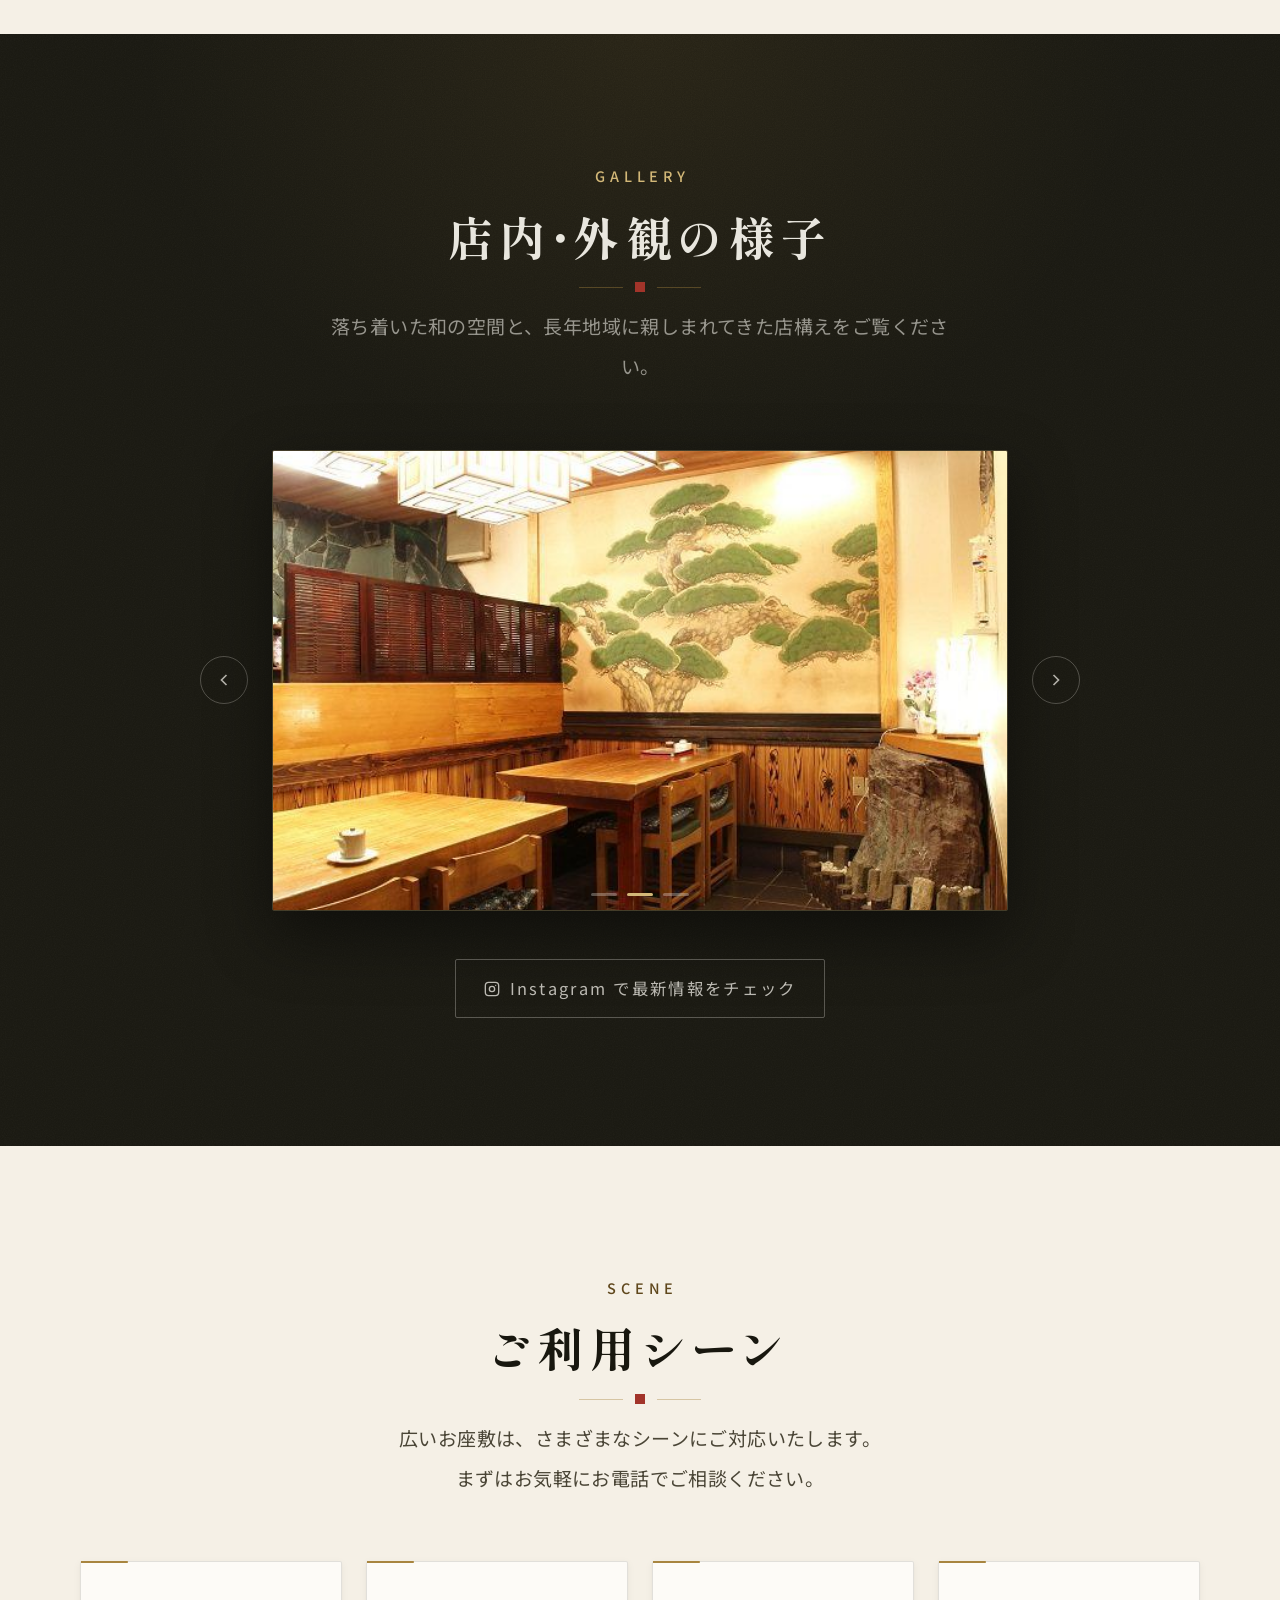
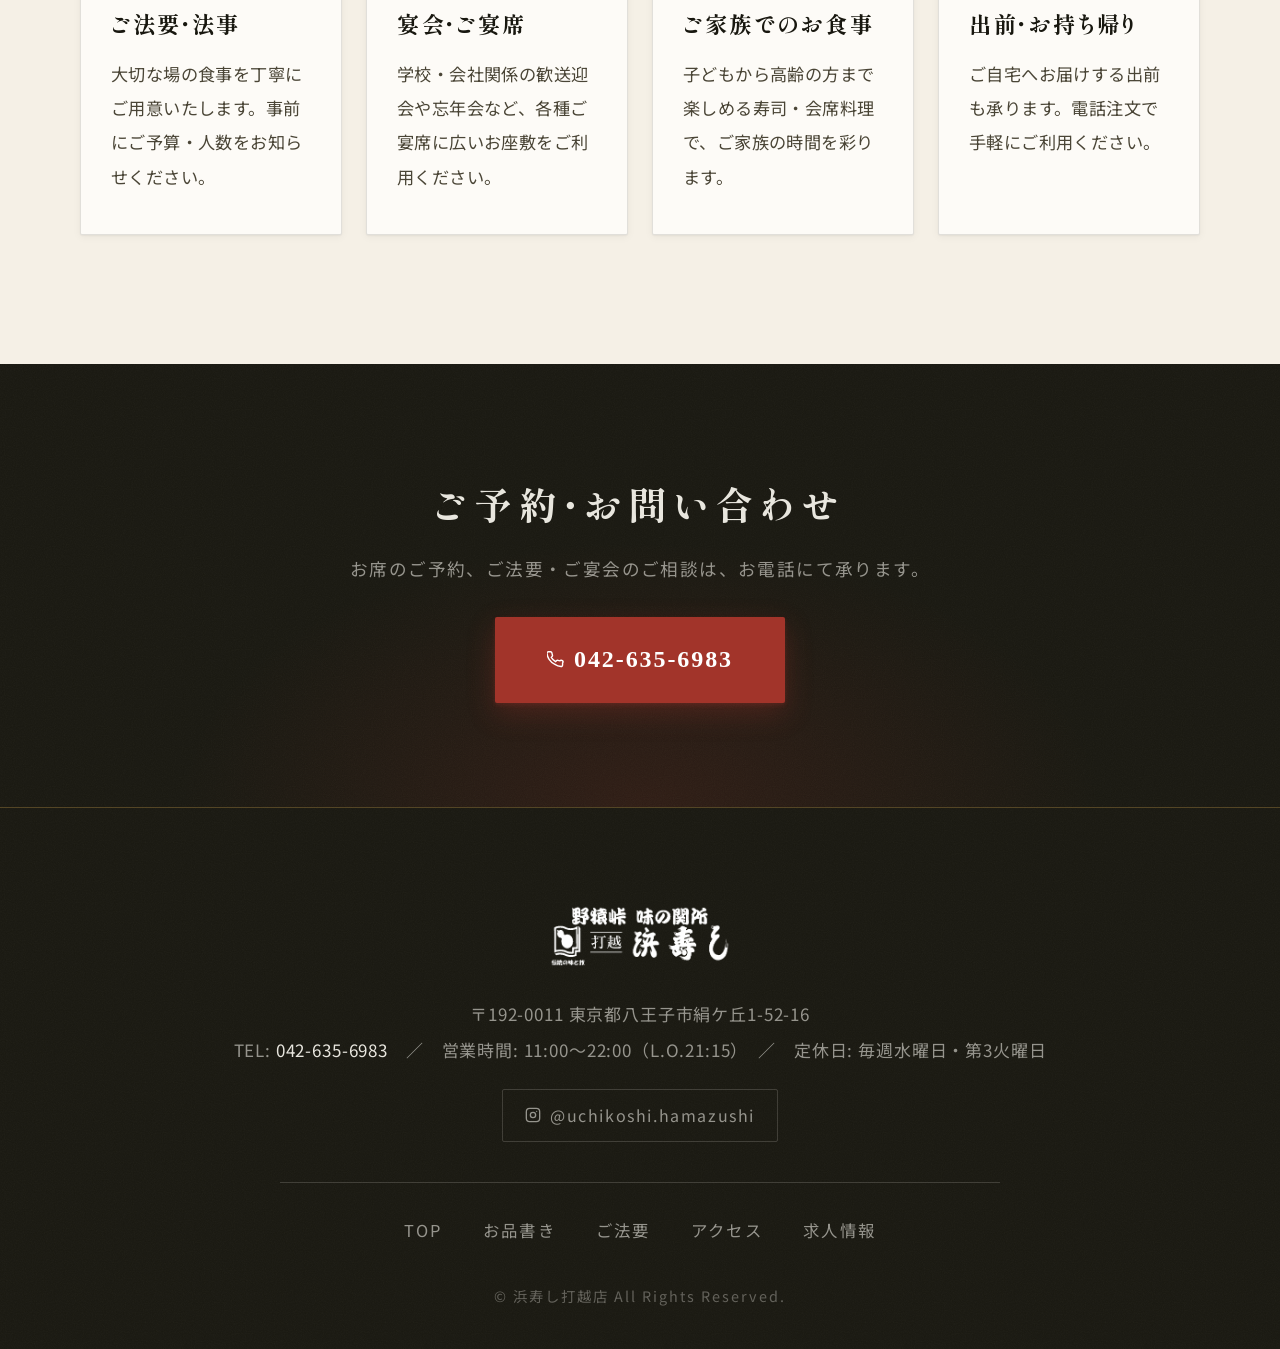
==== commit 0598accb: "Add files via upload" ====
--- a/index.html
+++ b/index.html
@@ -187,16 +187,16 @@
 
         <ul class="news-list reveal delay-1" id="newsList" data-visible="3">
           <li class="news-item">
-            <span class="news-date">2026.09.21</span>
-            <span class="news-body">駐車場案内図を掲載しました。お車でお越しの際は<a href="access.html" class="link-gold">アクセス</a>ページをご確認ください。</span>
-          </li>
-          <li class="news-item">
             <span class="news-date">2026.09.12</span>
             <span class="news-body">秋の味覚「旬の恵み御膳」をご用意しております。<a href="menu.html" class="link-gold">お品書き</a>の「季節限定」よりご覧ください。</span>
           </li>
           <li class="news-item">
+            <span class="news-date">2026.09.05</span>
+            <span class="news-body">駐車場案内図を掲載しました。お車でお越しの際は<a href="access.html" class="link-gold">アクセス</a>ページをご確認ください。</span>
+          </li>
+          <li class="news-item">
             <span class="news-date">2026.08.09</span>
-            <span class="news-body">8月・9月の休業日を掲載しました。ご来店前にカレンダーをご確認ください。</span>
+            <span class="news-body">8月・9月の休業日を掲載しました。ご来店前に<a href="#calendar" class="link-gold">カレンダー</a>をご確認ください。</span>
           </li>
         </ul>
 
--- a/css/style.css
+++ b/css/style.css
@@ -611,22 +611,25 @@
 }
 
 .hero-logo {
-  width: clamp(220px, 34vw, 460px);
+  width: clamp(200px, 30vw, 400px);
   height: auto;
+  margin-top: clamp(20px, 4vh, 48px);
   filter: drop-shadow(0 3px 32px rgba(24, 23, 15, 0.7));
 }
 
 /* h1は見た目はロゴ画像に譲りつつ、SEO・スクリーンリーダー向けにテキストとして保持 */
 .hero-title-sr {
-  position: absolute;
-  width: 1px;
-  height: 1px;
-  padding: 0;
-  margin: -1px;
-  overflow: hidden;
-  clip: rect(0, 0, 0, 0);
-  white-space: nowrap;
-  border: 0;
+  position: absolute !important;
+  width: 1px !important;
+  height: 1px !important;
+  padding: 0 !important;
+  margin: -1px !important;
+  overflow: hidden !important;
+  clip: rect(0, 0, 0, 0) !important;
+  clip-path: inset(50%) !important;
+  white-space: nowrap !important;
+  border: 0 !important;
+  font-size: 0 !important;
 }
 
 .hero-subtitle {
@@ -1875,6 +1878,7 @@
   margin-bottom: clamp(28px, 5vw, 44px);
 }
 .parking-map {
+  position: relative;
   border-radius: calc(var(--radius) - 4px);
   overflow: hidden;
   border: 1px solid var(--line);
@@ -1883,6 +1887,22 @@
   width: 100%;
   height: auto;
   display: block;
+}
+.parking-map-badge {
+  position: absolute;
+  right: 10px;
+  bottom: 10px;
+  display: inline-flex;
+  align-items: center;
+  gap: 5px;
+  padding: 6px 12px;
+  background: rgba(24, 23, 15, 0.78);
+  color: var(--text-inv);
+  font-size: 0.72rem;
+  letter-spacing: 0.04em;
+  border-radius: 999px;
+  pointer-events: none;
+  backdrop-filter: blur(2px);
 }
 .parking-note p {
   font-size: 0.95rem;
@@ -2246,8 +2266,33 @@
         rgba(24, 23, 15, 0.78) 80%,
         rgba(24, 23, 15, 0.95) 100%);
   }
-  .hero-title { letter-spacing: 0.18em; }
   .hero-ctas { flex-direction: column; align-items: stretch; width: min(320px, 86vw); }
+
+  /* スマホ：ロゴを大きく、PC用のmargin-topは打ち消して背景写真との距離を詰める。
+     全体（ロゴ〜CTA）を下寄りの余白を減らして上に詰める */
+  .hero {
+    height: 78vh;
+    min-height: 560px;
+    max-height: 780px;
+    padding-bottom: clamp(28px, 5vh, 44px);
+  }
+  .hero-bg {
+    height: 78vh;
+    min-height: 560px;
+    max-height: 780px;
+  }
+  .hero-overlay {
+    height: 78vh;
+    min-height: 560px;
+    max-height: 780px;
+  }
+  .hero-content {
+    gap: clamp(10px, 1.8vh, 18px);
+  }
+  .hero-logo {
+    width: clamp(240px, 62vw, 320px);
+    margin-top: 0;
+  }
 
   .seasonal-flyers { grid-template-columns: 1fr; }
   .lunch-photos,
@@ -2311,12 +2356,15 @@
    お品書き：写真タップ拡大（ライトボックス）
    専務ご指摘対応：料理写真を拡大して見られるように
 ============================================ */
-.menu-panel img.is-zoomable {
+.menu-panel img.is-zoomable,
+.parking-map img.is-zoomable {
   cursor: zoom-in;
   transition: filter 0.2s;
 }
 .menu-panel img.is-zoomable:hover,
-.menu-panel img.is-zoomable:focus-visible {
+.menu-panel img.is-zoomable:focus-visible,
+.parking-map img.is-zoomable:hover,
+.parking-map img.is-zoomable:focus-visible {
   filter: brightness(0.94);
   outline: none;
 }
@@ -2396,11 +2444,12 @@
   body::before { display: none; }
   .reveal { opacity: 1 !important; transform: none !important; }
 
-  /* 法要ページ：印刷時はクーポンだけを表示 */
+  /* 法要ページ：印刷時はクーポン画像だけを表示 */
   body[data-page="hoyo"] .page-hero,
   body[data-page="hoyo"] .footer,
   body[data-page="hoyo"] .houyou > .section-lead,
-  body[data-page="hoyo"] .houyou-coupon-actions {
+  body[data-page="hoyo"] .houyou-coupon-actions,
+  body[data-page="hoyo"] .houyou-coupon-text {
     display: none !important;
   }
   body[data-page="hoyo"] .houyou-inner > *:not(#houyouCoupon) { display: none !important; }
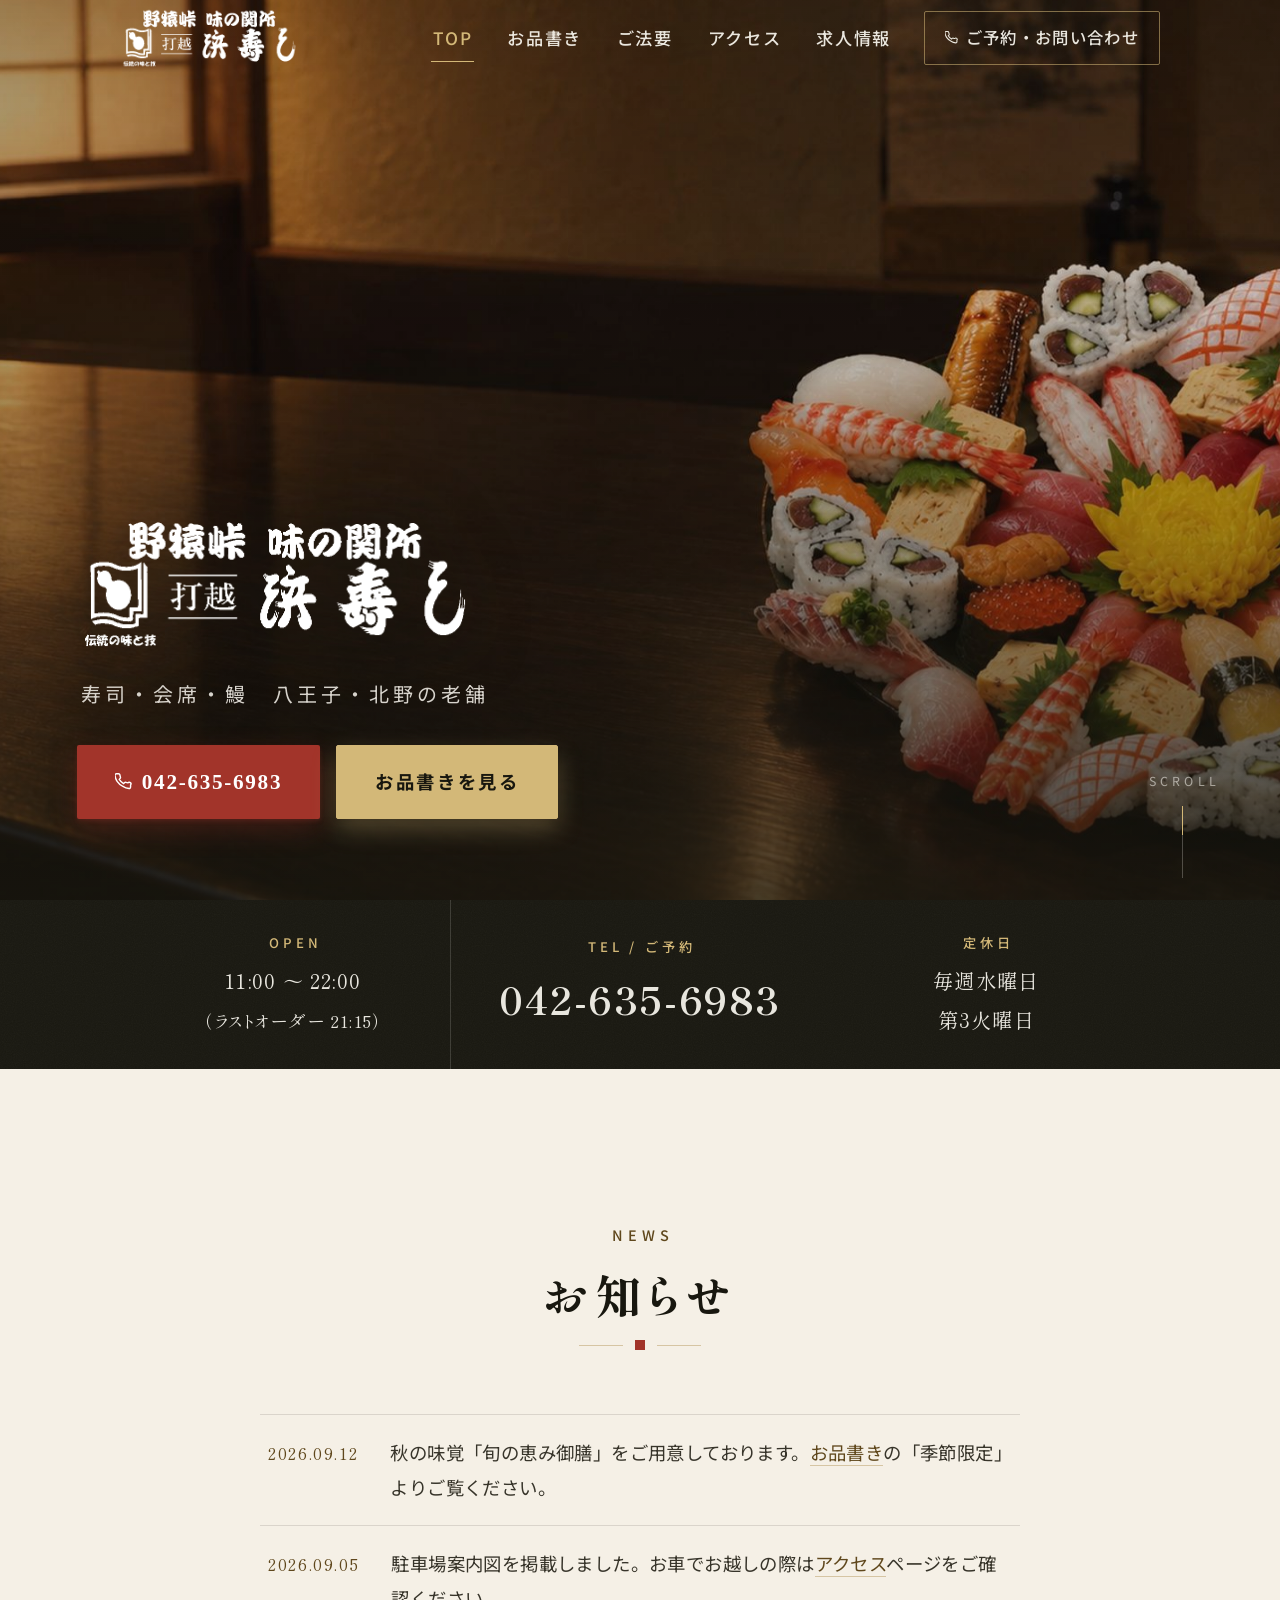
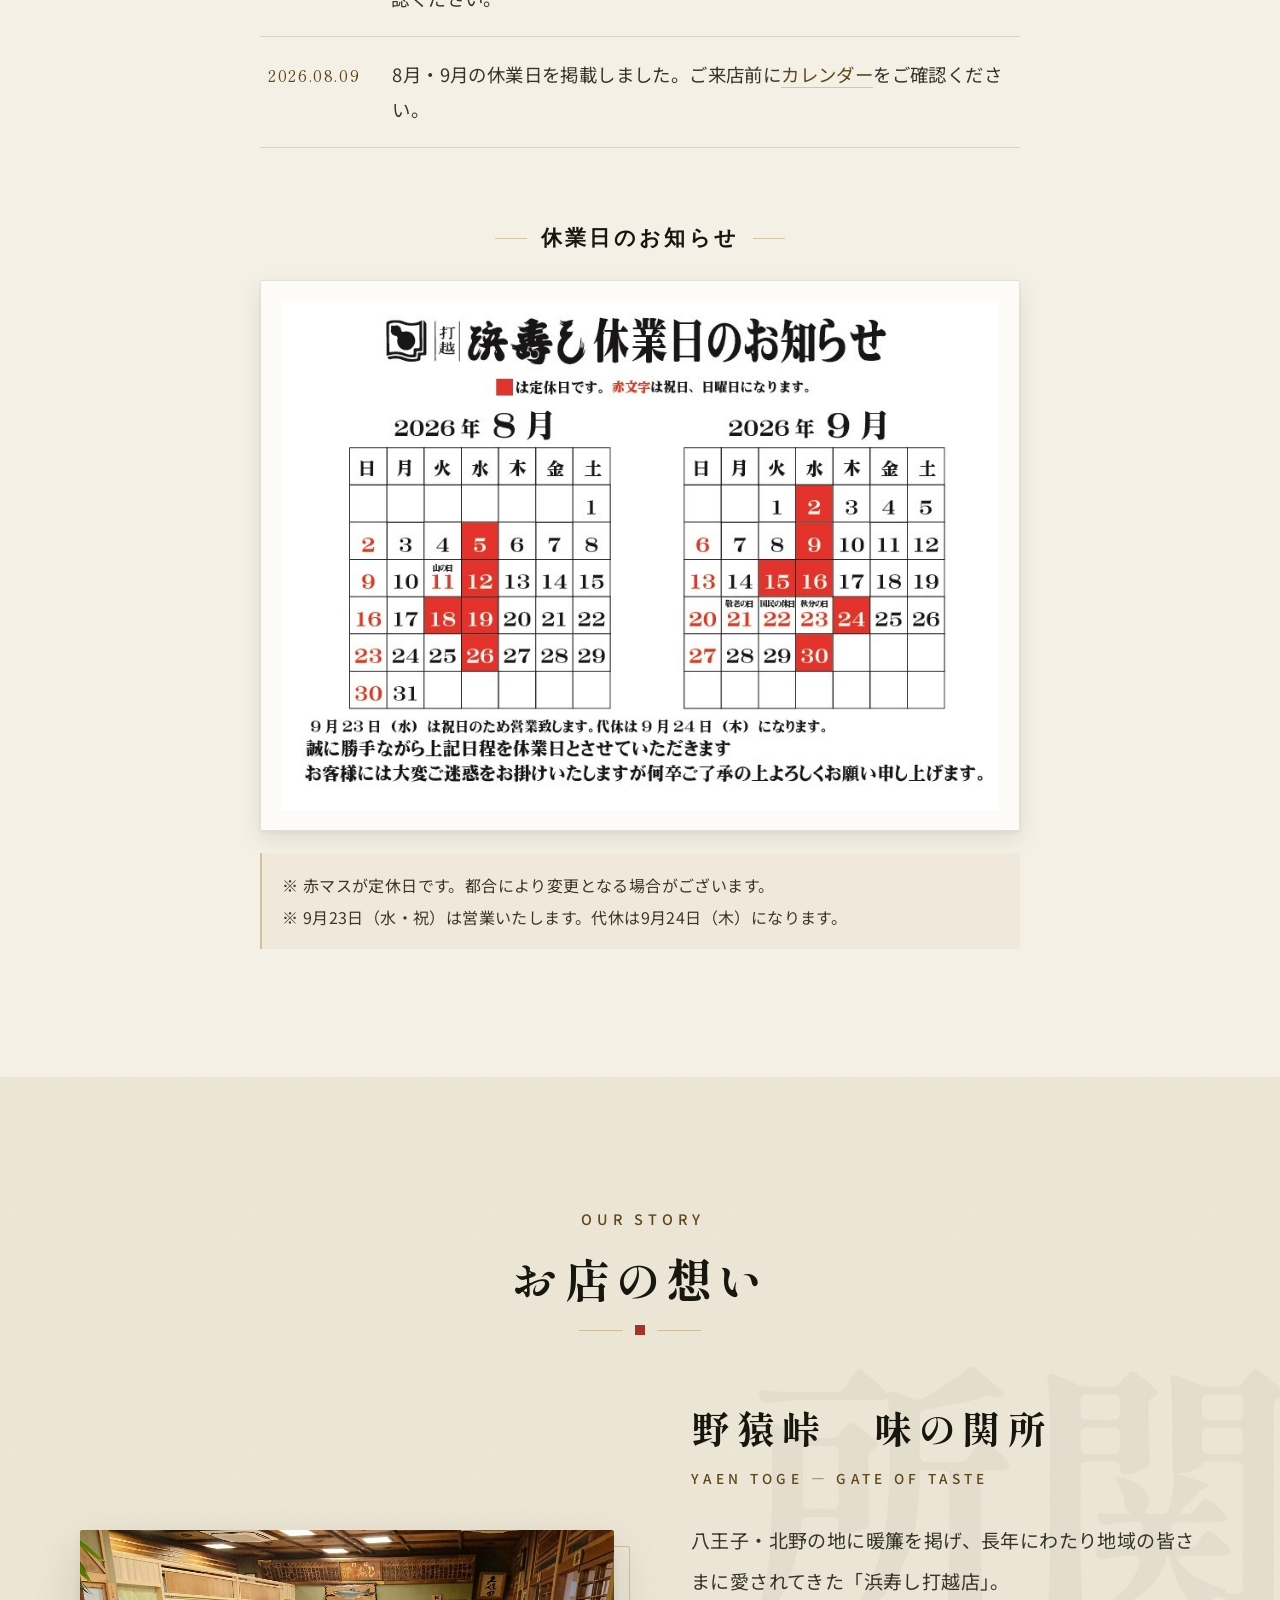
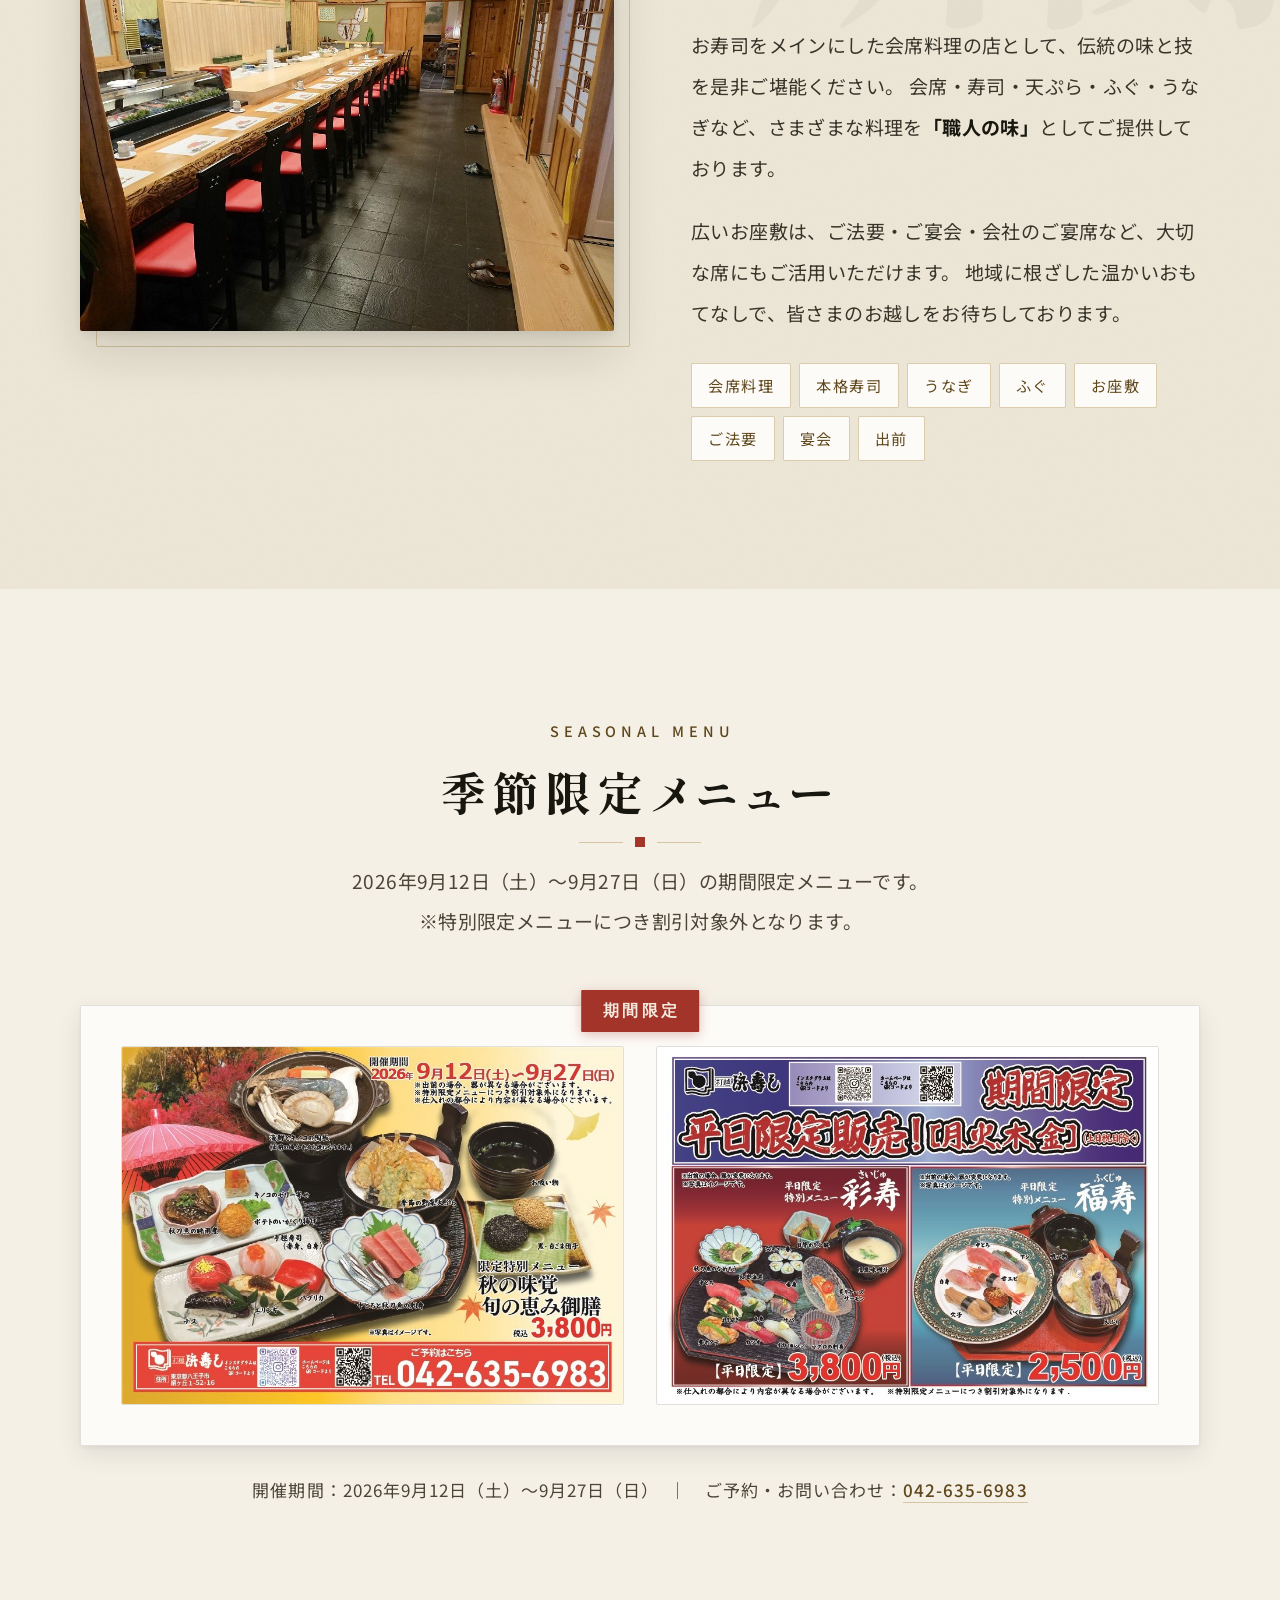
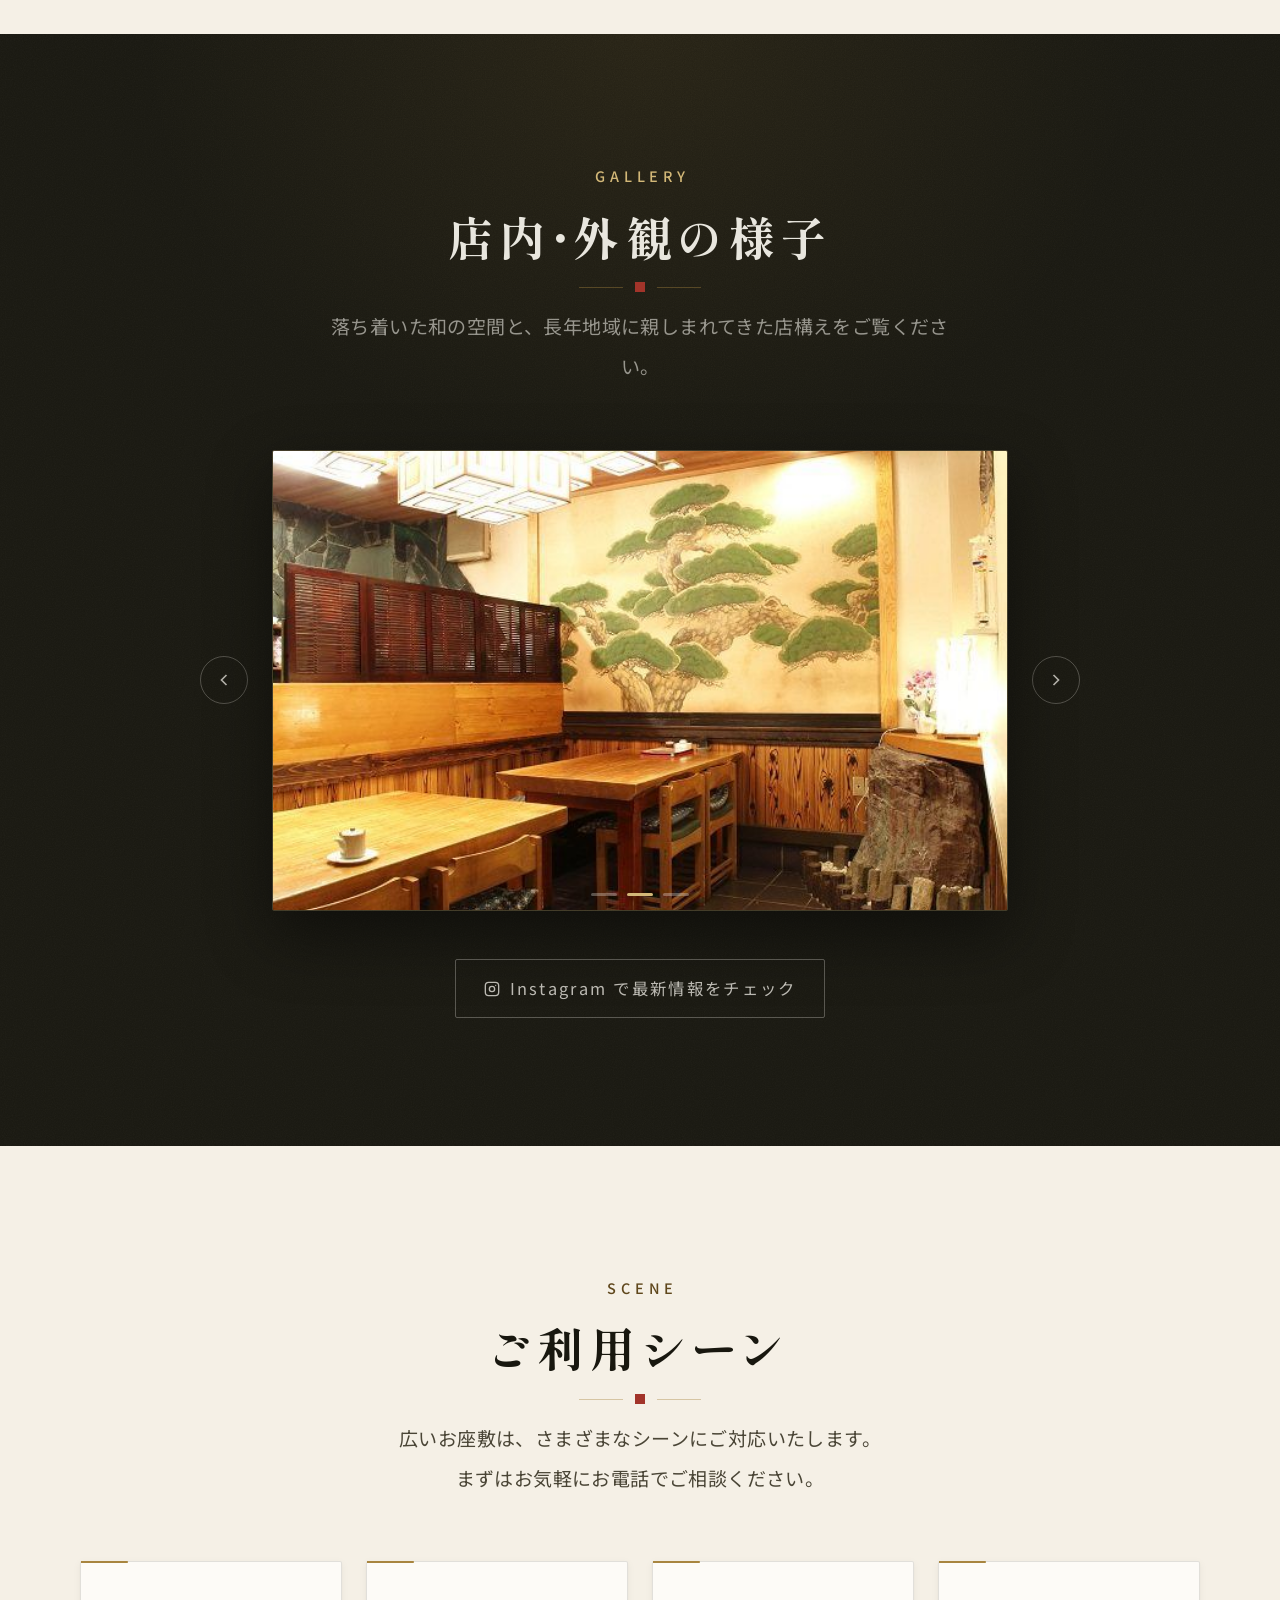
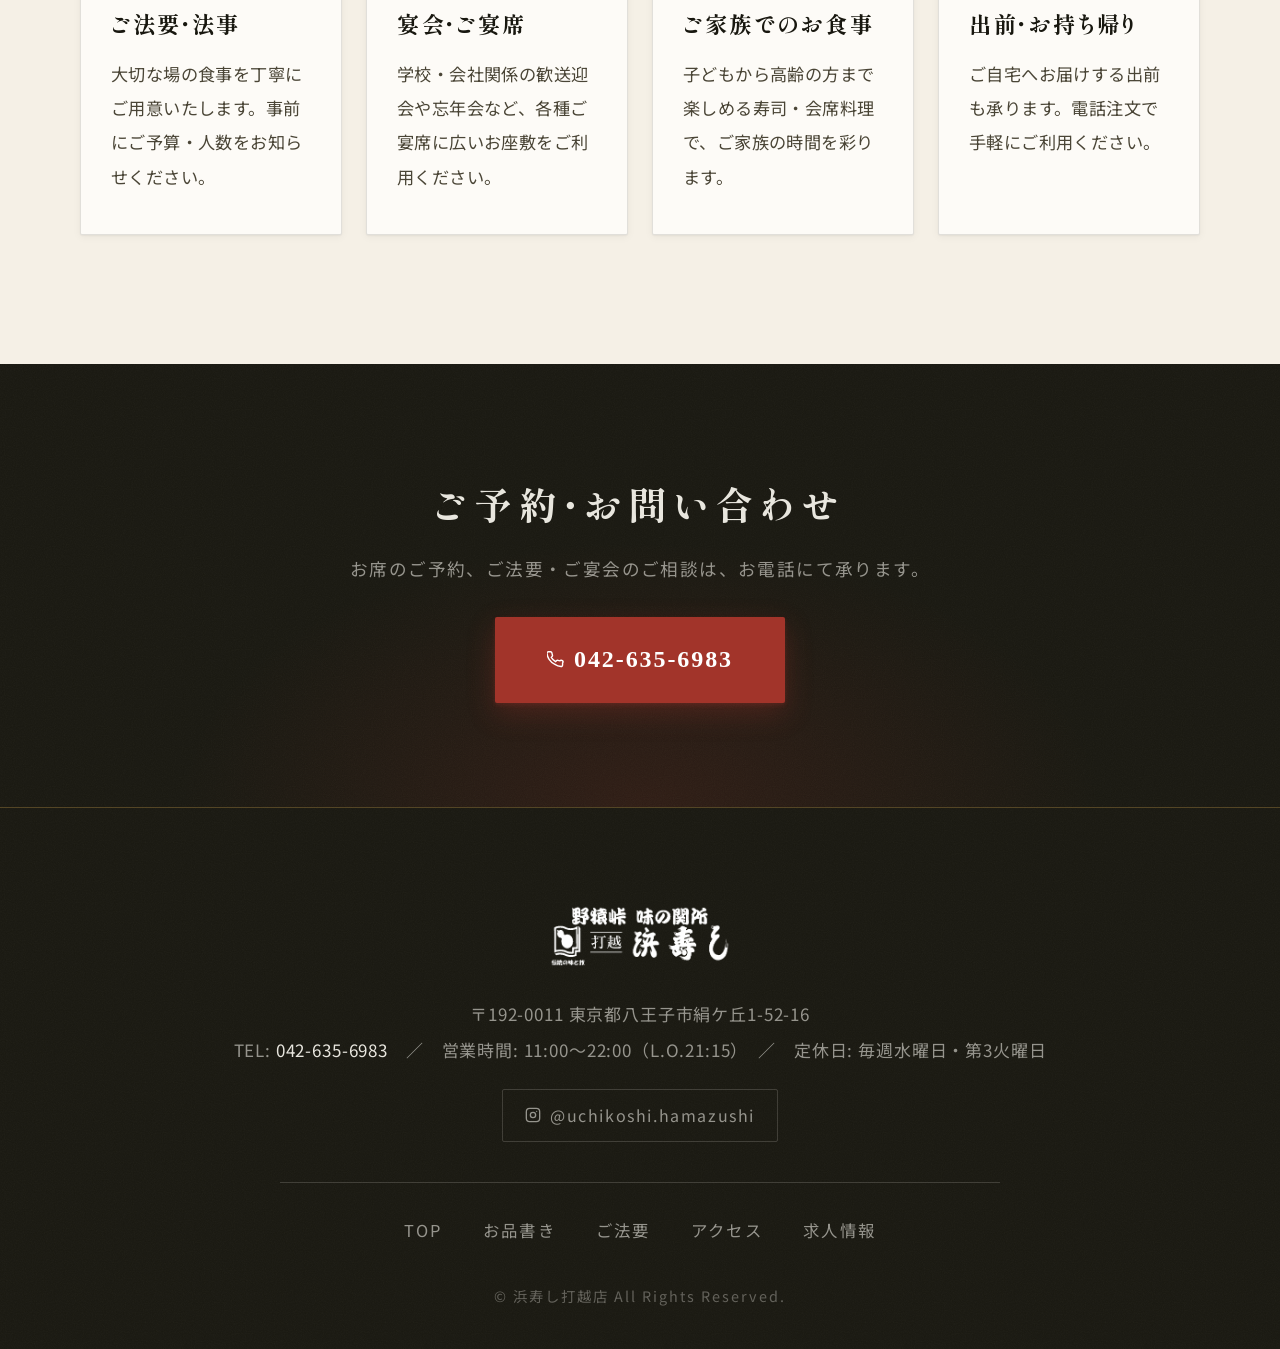
==== commit b20f8240: "Add files via upload" ====
--- a/index.html
+++ b/index.html
@@ -164,7 +164,7 @@
           <p class="info-value">11:00 〜 22:00<br><small>（ラストオーダー 21:15）</small></p>
         </div>
 
-        <div class="info-tel-wrap">
+        <div class="info-tel-wrap" id="infoTelWrap">
           <p class="info-tel-label">TEL / ご予約</p>
           <a href="tel:0426356983" class="info-tel-num" aria-label="電話番号 042-635-6983">042-635-6983</a>
         </div>
--- a/css/style.css
+++ b/css/style.css
@@ -611,7 +611,7 @@
 }
 
 .hero-logo {
-  width: clamp(200px, 30vw, 400px);
+  width: clamp(210px, 31vw, 420px);
   height: auto;
   margin-top: clamp(20px, 4vh, 48px);
   filter: drop-shadow(0 3px 32px rgba(24, 23, 15, 0.7));
@@ -2214,6 +2214,10 @@
 
 @media (max-width: 640px) {
   body { line-height: 1.85; }
+
+  /* 基本情報バー：スマホは電話ボタンが他に複数箇所あり重複するため非表示
+     （OPEN・定休日の2項目のみ表示） */
+  #infoTelWrap { display: none !important; }
 
   /* スマホ：写真は上部に自然な比率で収め、fixedで固定しつつ
      下端をグラデーションで暗転させて本文エリアへなめらかに繋げる */
@@ -2280,6 +2284,19 @@
     height: 78vh;
     min-height: 560px;
     max-height: 780px;
+    background-image:
+      linear-gradient(to bottom,
+        rgba(24, 23, 15, 0) 20%,
+        rgba(24, 23, 15, 0.22) 29%,
+        rgba(24, 23, 15, 0.48) 36%,
+        rgba(24, 23, 15, 0.74) 42%,
+        rgba(24, 23, 15, 0.94) 46%,
+        rgba(24, 23, 15, 1) 50%,
+        rgba(24, 23, 15, 1) 100%),
+      url('../images/hero_bg_mobile.jpg');
+    background-size: 100% 100%, 100% auto;
+    background-position: center top, center top;
+    background-repeat: no-repeat, no-repeat;
   }
   .hero-overlay {
     height: 78vh;
@@ -2440,11 +2457,27 @@
 }
 
 @media print {
+  @page {
+    size: A4 portrait;
+    margin: 12mm;
+  }
+
   .nav, .nav-drawer, .mobile-cta-bar, .hero-scroll, .skip-link { display: none !important; }
   body::before { display: none; }
   .reveal { opacity: 1 !important; transform: none !important; }
 
-  /* 法要ページ：印刷時はクーポン画像だけを表示 */
+  /* 法要ページ：印刷時はクーポン画像だけを、A4縦1枚にきっちり収める */
+  html {
+    background: #fff !important;
+  }
+  body[data-page="hoyo"] {
+    background: #fff !important;
+    padding-bottom: 0 !important;
+    margin: 0 !important;
+  }
+  body[data-page="hoyo"] main {
+    padding-top: 0 !important;
+  }
   body[data-page="hoyo"] .page-hero,
   body[data-page="hoyo"] .footer,
   body[data-page="hoyo"] .houyou > .section-lead,
@@ -2453,8 +2486,38 @@
     display: none !important;
   }
   body[data-page="hoyo"] .houyou-inner > *:not(#houyouCoupon) { display: none !important; }
+
+  body[data-page="hoyo"] .houyou {
+    padding: 0 !important;
+    background: #fff !important;
+  }
+  body[data-page="hoyo"] .houyou-inner {
+    max-width: none !important;
+    margin: 0 !important;
+  }
   body[data-page="hoyo"] .houyou-coupon-wrap {
-    box-shadow: none;
-    border: 1px solid #ccc;
+    display: block !important;
+    margin: 0 !important;
+    padding: 0 !important;
+    background: #fff !important;
+    background-image: none !important;
+    border: none !important;
+    box-shadow: none !important;
+    border-radius: 0 !important;
   }
-}
+  body[data-page="hoyo"] .houyou-coupon-img {
+    border: none !important;
+    border-radius: 0 !important;
+    height: auto !important;
+    overflow: visible !important;
+  }
+  body[data-page="hoyo"] .houyou-coupon-img img {
+    width: 100% !important;
+    height: auto !important;
+    max-width: 186mm !important;
+    aspect-ratio: 700 / 1032 !important;
+    object-fit: fill !important;
+    display: block !important;
+    margin: 0 auto !important;
+  }
+}
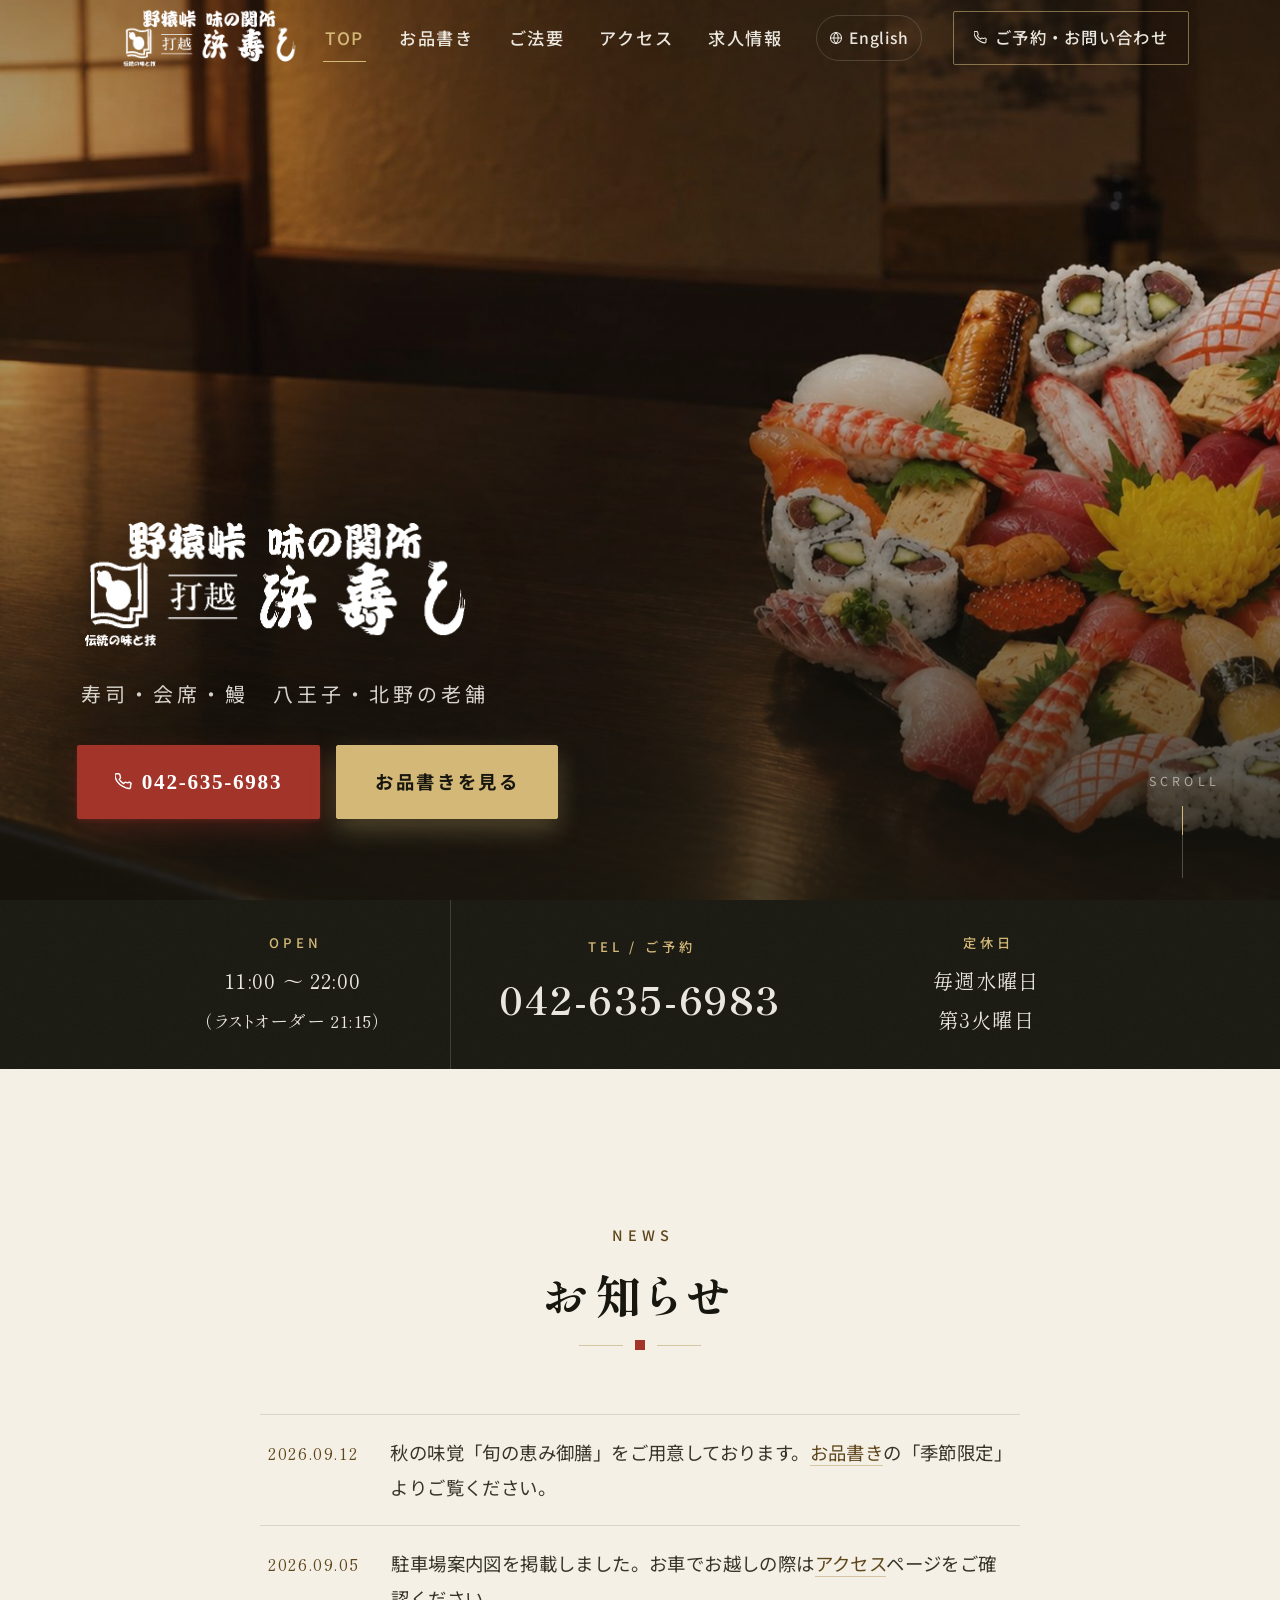
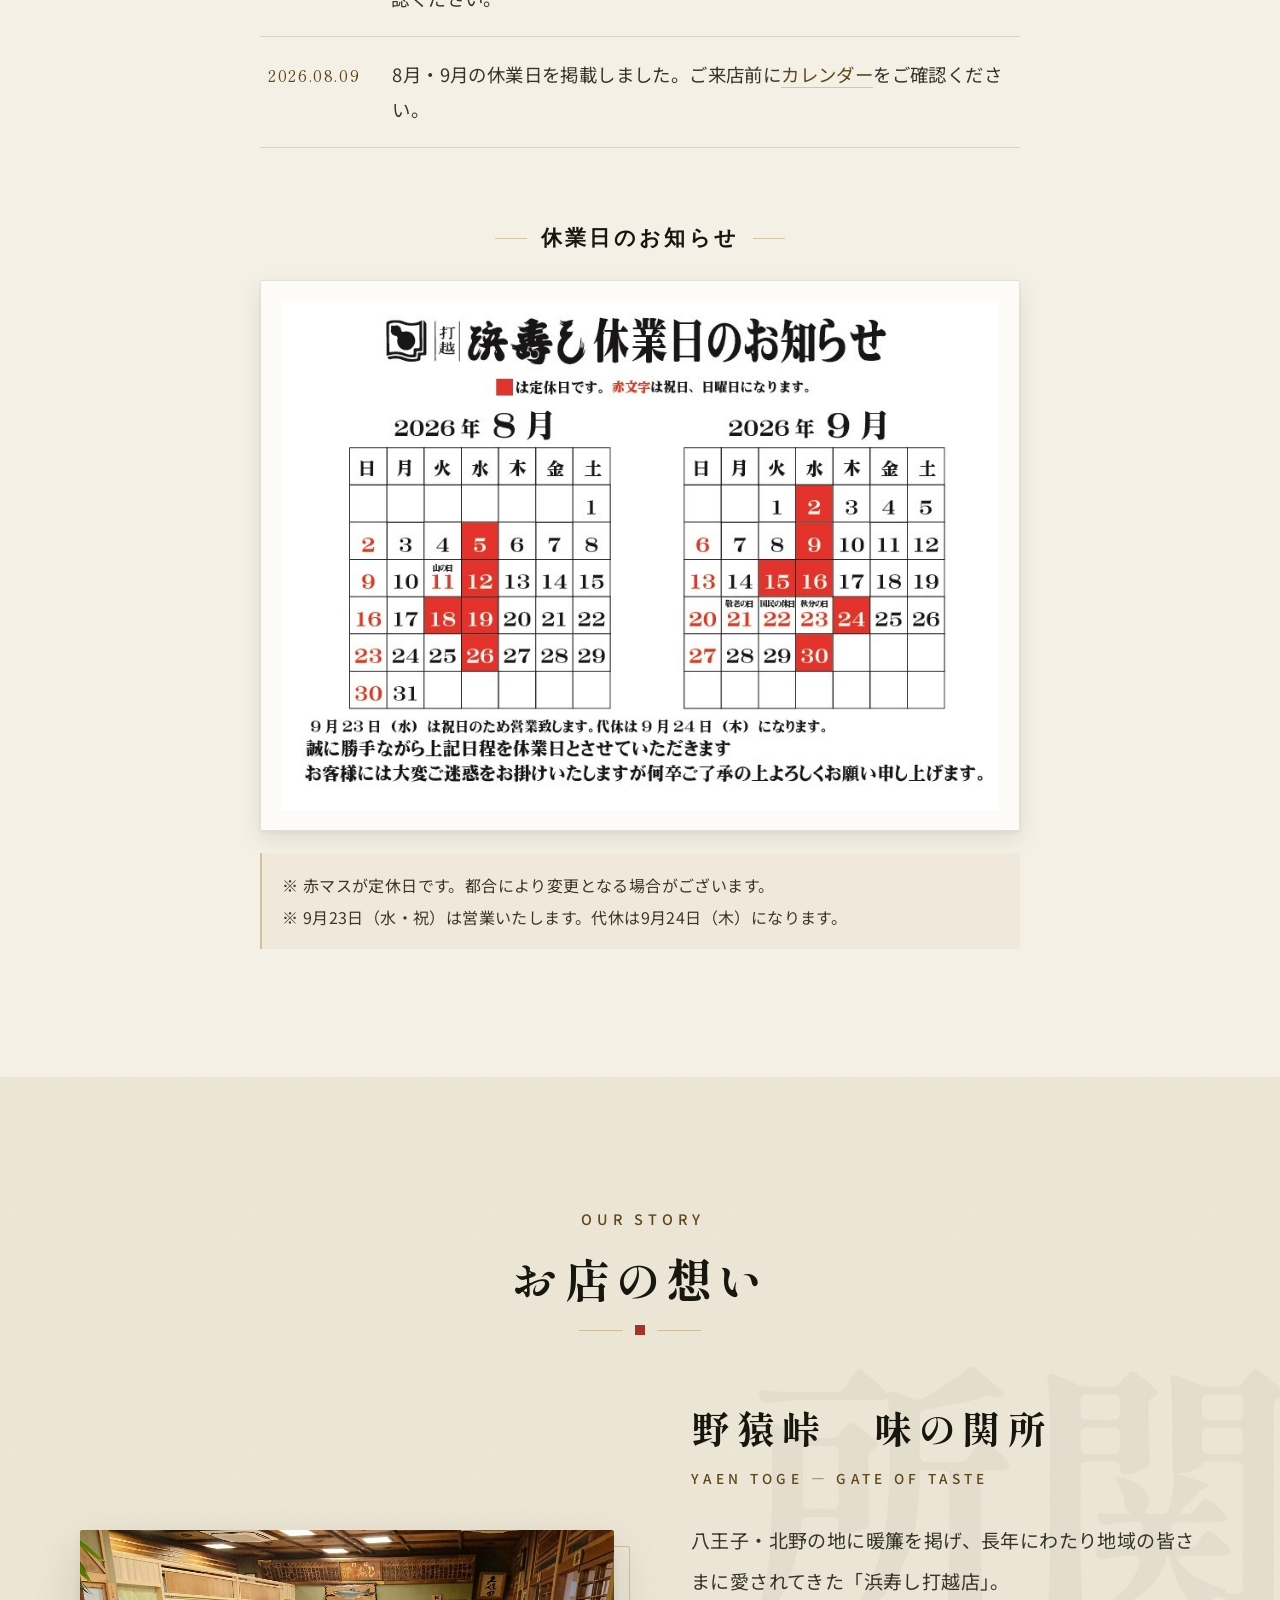
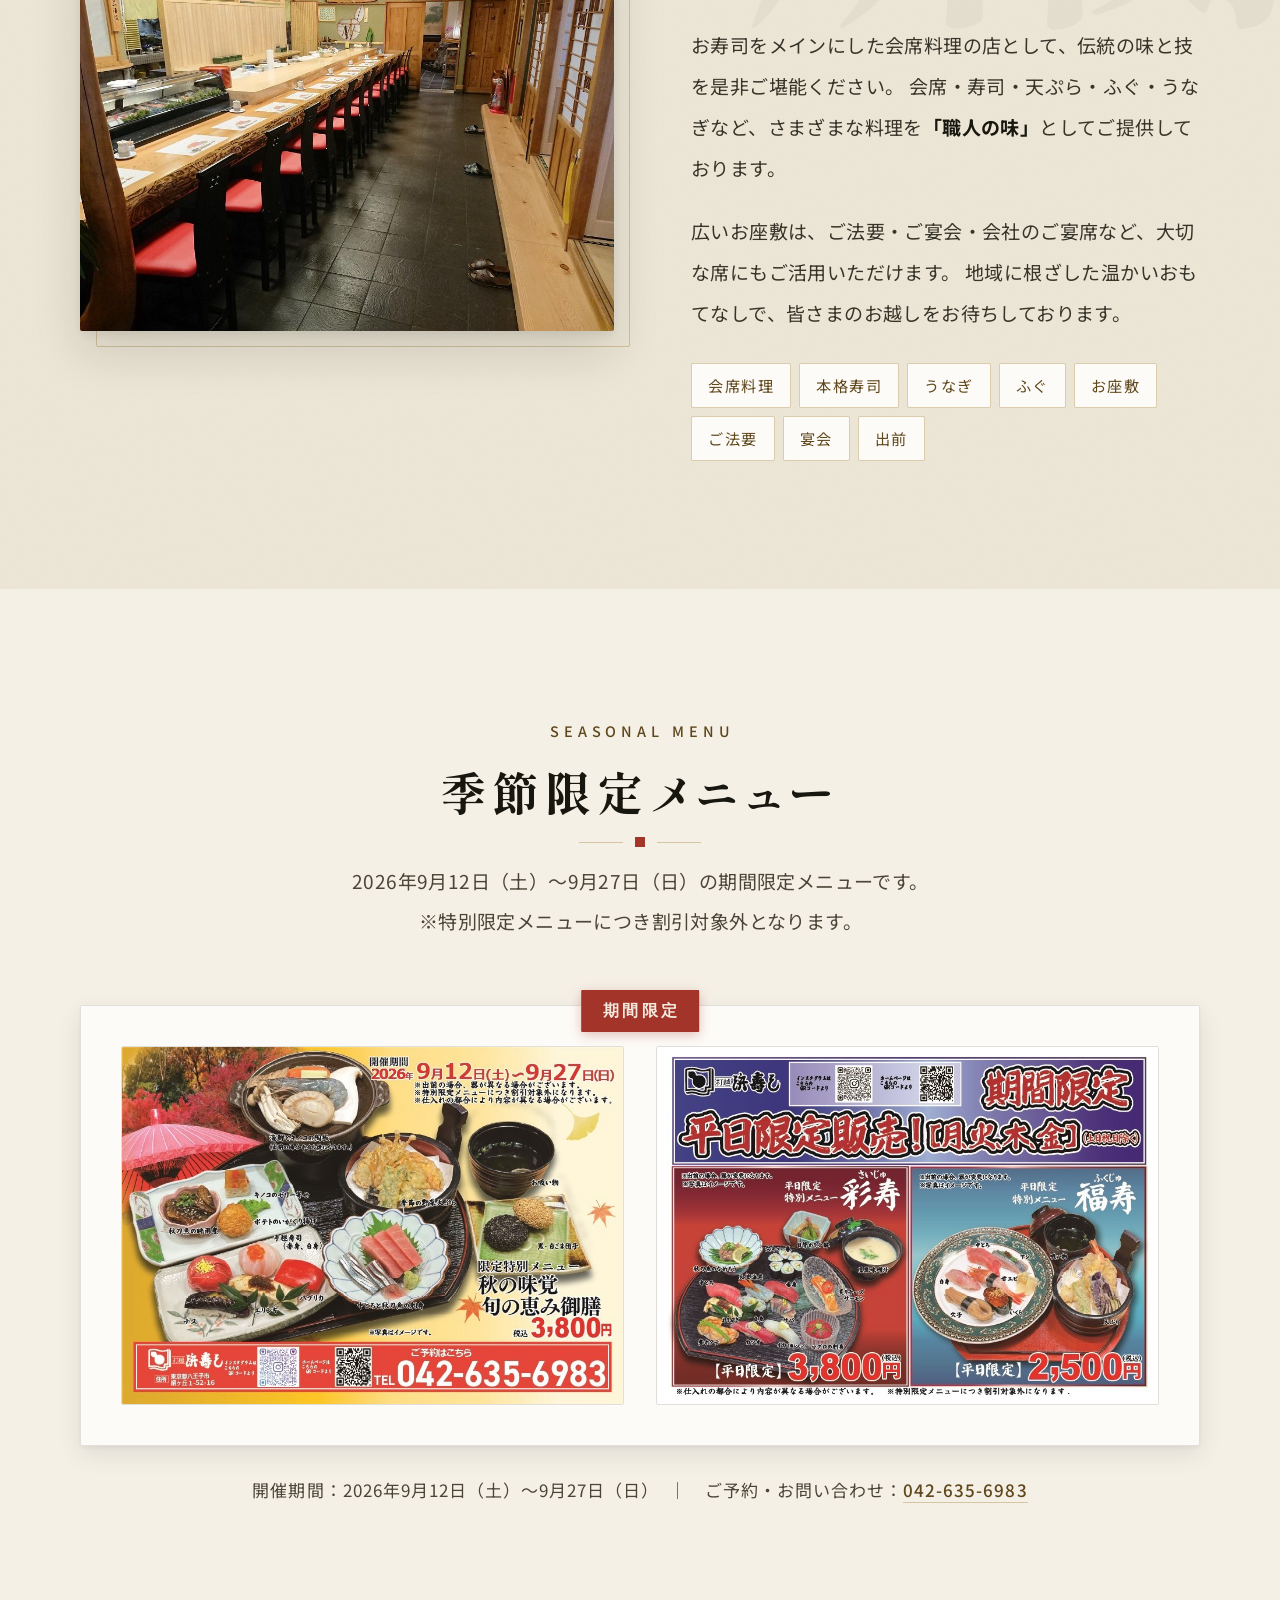
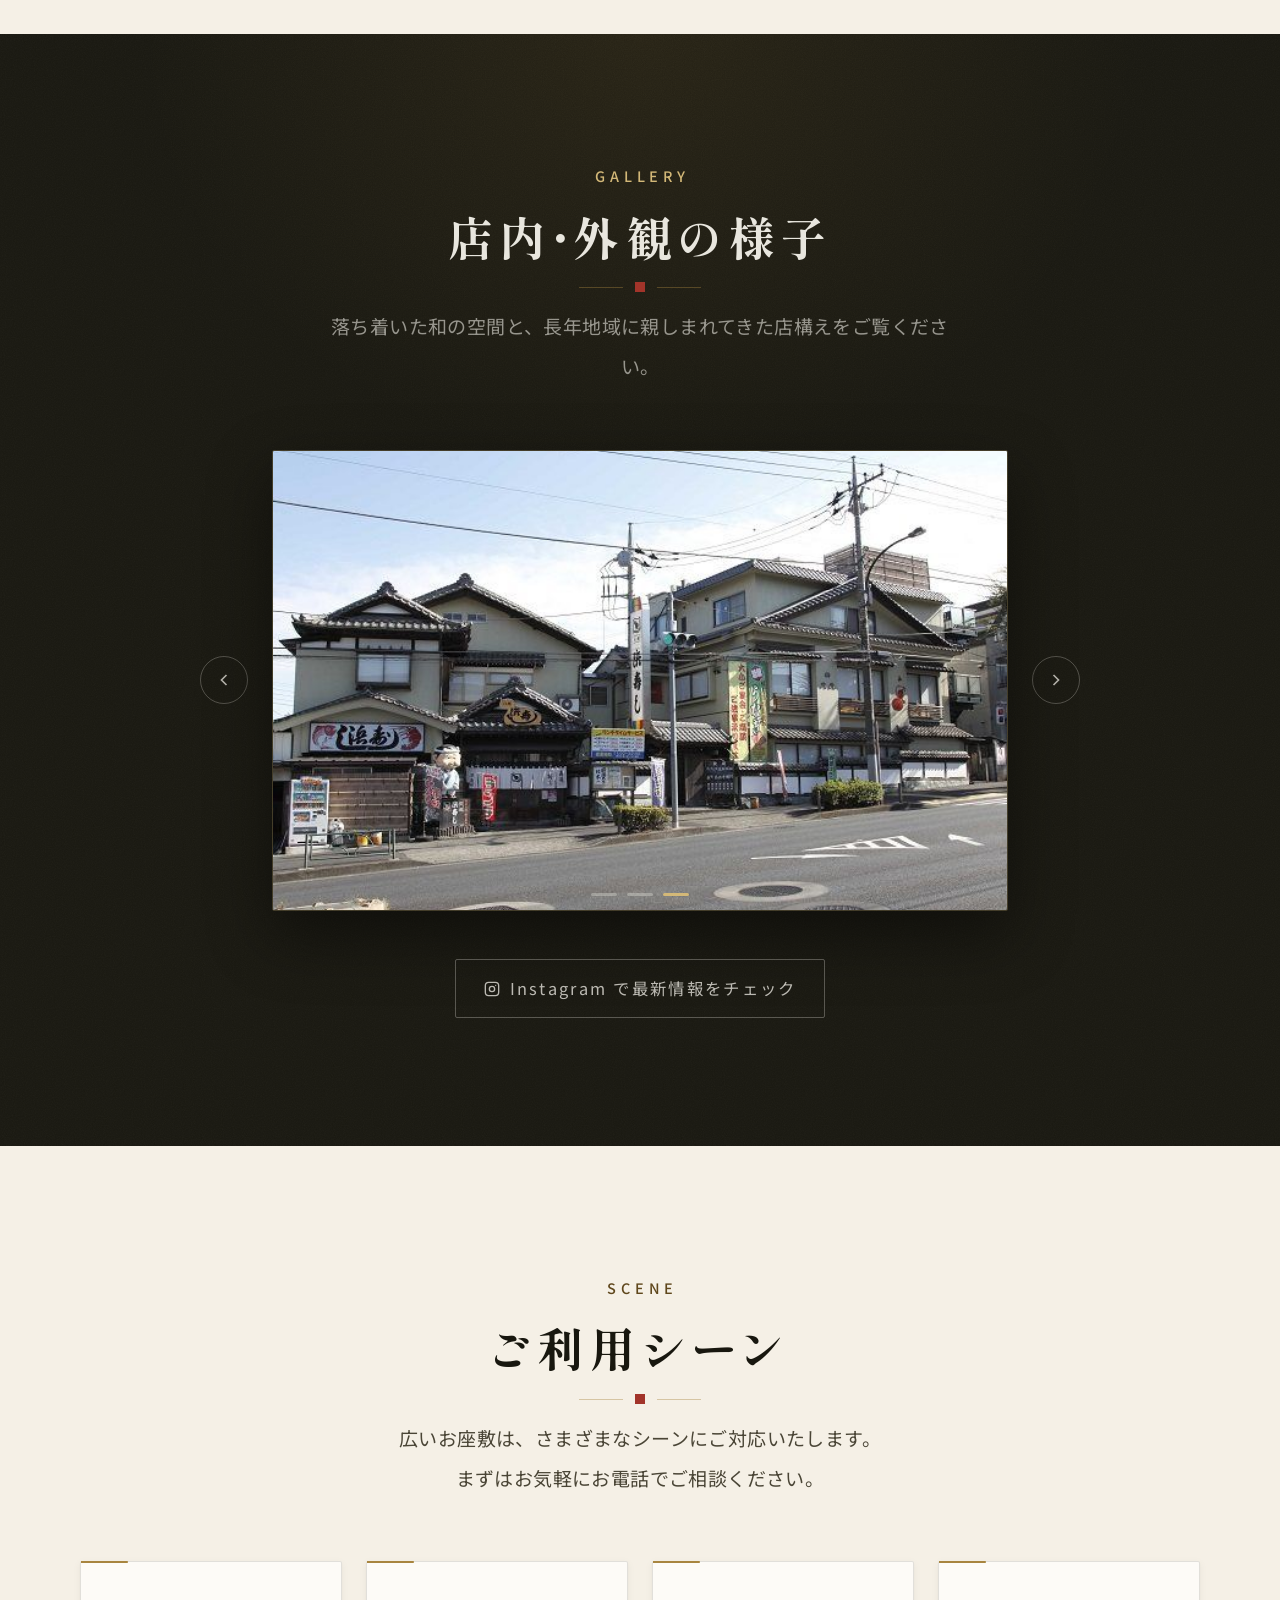
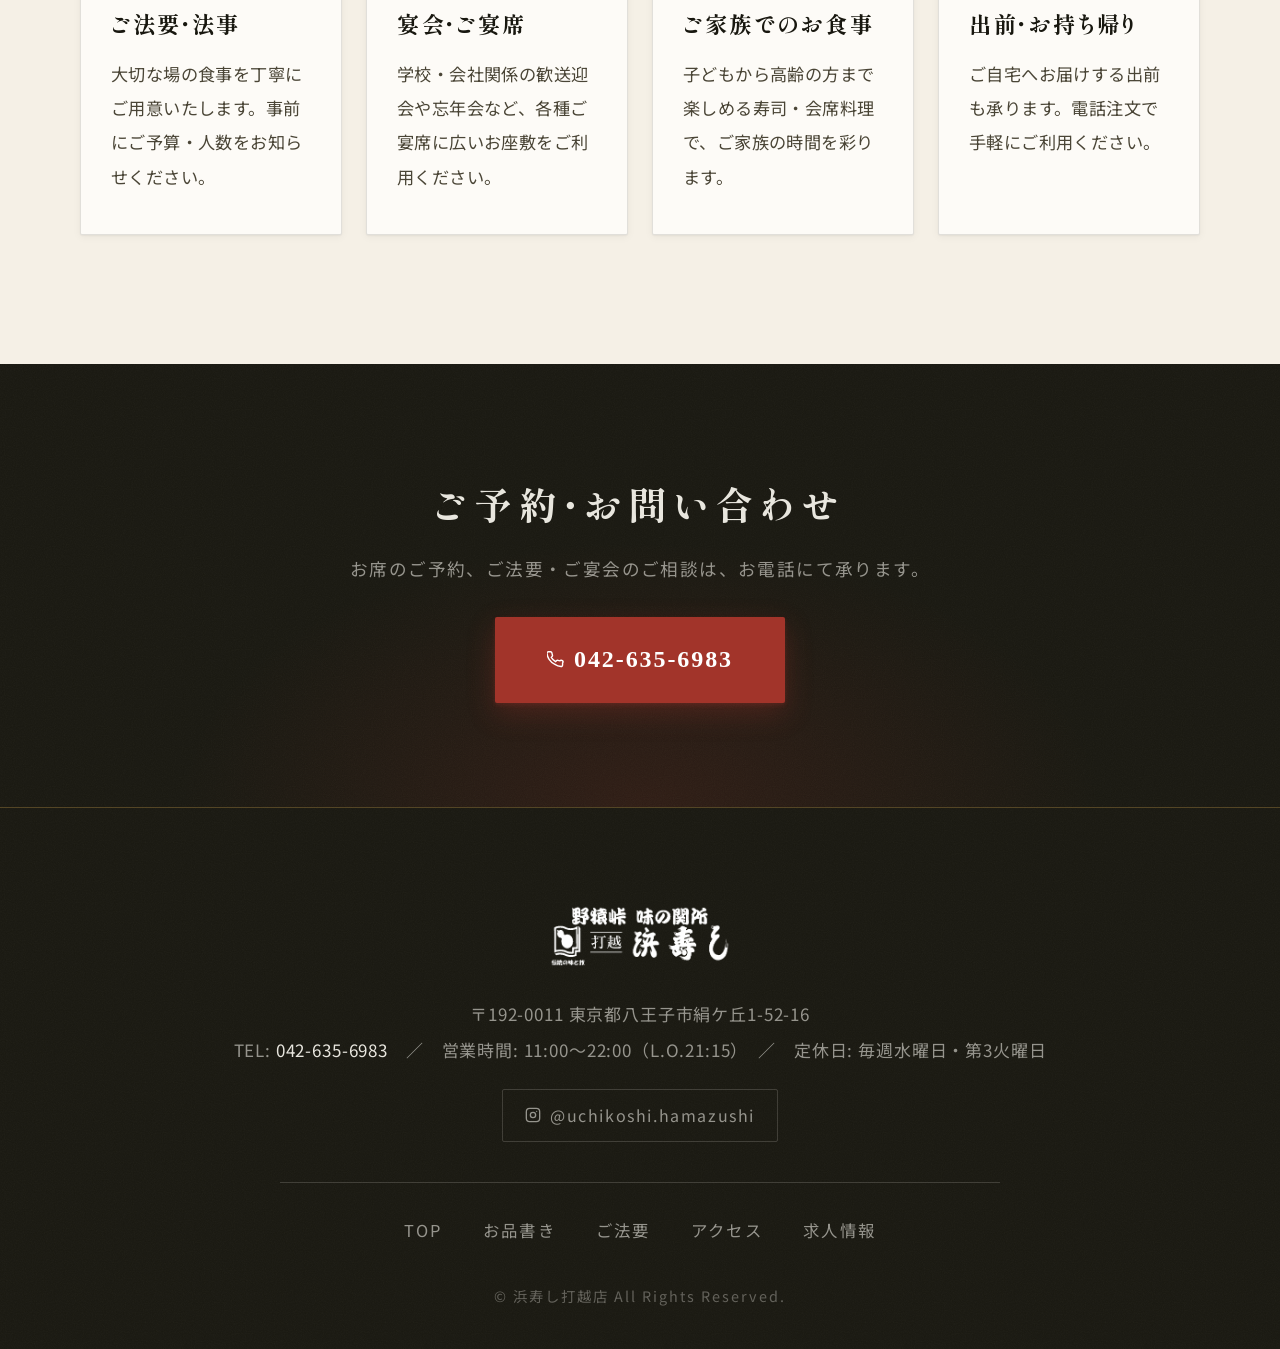
==== commit 13999b74: "Add files via upload" ====
--- a/index.html
+++ b/index.html
@@ -9,6 +9,10 @@
   <meta name="description" content="八王子・北野の老舗寿司店「浜寿し打越店」。旬の寿司・会席料理・国産うなぎ・天然とらふぐを、職人の技と伝統の味で。ご法要・ご宴会・ランチも承ります。無料送迎バスあり（10名様〜）。">
   <meta name="keywords" content="浜寿し,浜寿し打越店,八王子 寿司,北野 寿司,八王子 会席,八王子 うなぎ,八王子 ふぐ,野猿街道,絹ケ丘 寿司,八王子 法要 仕出し">
   <link rel="canonical" href="https://gucci8916.github.io/hamazushi/">
+  <!-- 言語版（hreflang）：日本語・英語・既定（日本語） -->
+  <link rel="alternate" hreflang="ja" href="https://gucci8916.github.io/hamazushi/">
+  <link rel="alternate" hreflang="en" href="https://gucci8916.github.io/hamazushi/en/">
+  <link rel="alternate" hreflang="x-default" href="https://gucci8916.github.io/hamazushi/">
   <meta name="robots" content="index, follow">
 
   <!-- OGP（SNS共有時の表示） -->
@@ -19,6 +23,7 @@
   <meta property="og:url" content="https://gucci8916.github.io/hamazushi/">
   <meta property="og:image" content="https://gucci8916.github.io/hamazushi/images/hero_bg.jpg">
   <meta property="og:locale" content="ja_JP">
+  <meta property="og:locale:alternate" content="en_US">
   <meta name="twitter:card" content="summary_large_image">
   <meta name="twitter:title" content="浜寿し打越店｜八王子・北野の寿司・会席・うなぎ｜野猿街道 味の関所">
   <meta name="twitter:description" content="八王子・北野の老舗寿司店「浜寿し打越店」。旬の寿司・会席料理・国産うなぎ・天然とらふぐを、職人の技と伝統の味で。ご法要・ご宴会・ランチも承ります。無料送迎バスあり（10名様〜）。">
@@ -87,6 +92,7 @@
           <li><a href="hoyo.html" data-nav="hoyo">ご法要</a></li>
           <li><a href="access.html" data-nav="access">アクセス</a></li>
           <li><a href="recruit.html" data-nav="recruit">求人情報</a></li>
+          <li><a href="en/index.html" class="nav-lang" lang="en" hreflang="en"><svg viewBox="0 0 24 24" fill="none" stroke="currentColor" stroke-width="1.8" width="14" height="14" aria-hidden="true"><circle cx="12" cy="12" r="9.5"/><path d="M2.5 12h19M12 2.5c2.6 2.8 3.9 6 3.9 9.5s-1.3 6.7-3.9 9.5c-2.6-2.8-3.9-6-3.9-9.5s1.3-6.7 3.9-9.5z"/></svg>English</a></li>
           <li>
             <a href="tel:0426356983" class="nav-tel" aria-label="電話でご予約 042-635-6983">
               <svg viewBox="0 0 24 24" fill="none" stroke="currentColor" stroke-width="2" width="13" height="13" aria-hidden="true">
@@ -115,6 +121,7 @@
       <li><a href="hoyo.html" class="nav-drawer-link" data-nav="hoyo">ご法要</a></li>
       <li><a href="access.html" class="nav-drawer-link" data-nav="access">アクセス</a></li>
       <li><a href="recruit.html" class="nav-drawer-link" data-nav="recruit">求人情報</a></li>
+      <li><a href="en/index.html" class="nav-drawer-link nav-drawer-lang" lang="en" hreflang="en">English</a></li>
     </ul>
     <a href="tel:0426356983" class="drawer-tel" aria-label="電話番号 042-635-6983">
       <svg viewBox="0 0 24 24" fill="none" stroke="currentColor" stroke-width="2" width="16" height="16" aria-hidden="true"><path d="M22 16.92v3a2 2 0 01-2.18 2 19.79 19.79 0 01-8.63-3.07A19.5 19.5 0 013 11.81a19.79 19.79 0 01-3.07-8.63A2 2 0 011.92 1h3a2 2 0 012 1.72c.127.96.361 1.903.7 2.81a2 2 0 01-.45 2.11L6.09 8.91a16 16 0 006 6l1.27-1.27a2 2 0 012.11-.45c.907.339 1.85.573 2.81.7A2 2 0 0122 16.92z"/></svg>
--- a/css/style.css
+++ b/css/style.css
@@ -310,6 +310,46 @@
   border-color: var(--shu);
   color: #fff;
 }
+
+/* 言語切り替え（English / 日本語）：小さな枠付きで、ほかのメニューと区別 */
+.nav-links a.nav-lang {
+  display: inline-flex;
+  align-items: center;
+  gap: 6px;
+  padding: 7px 12px;
+  font-size: 0.78rem;
+  letter-spacing: 0.06em;
+  border: 1px solid var(--line-inv);
+  border-radius: 999px;
+  transition: border-color 0.25s, color 0.25s;
+}
+.nav-links a.nav-lang::after { display: none; }
+/* 項目が増えたため、PCナビは折り返さないようにし、狭い画面では詰める */
+.nav-links a { white-space: nowrap; }
+@media (min-width: 861px) and (max-width: 1240px) {
+  .nav-links { gap: 14px; }
+  .nav-links a:not(.nav-tel) { font-size: 0.78rem; letter-spacing: 0.04em; }
+  .nav-links a.nav-lang { padding: 6px 10px; }
+  .nav-tel { padding: 9px 12px; font-size: 0.74rem; letter-spacing: 0.02em; }
+  .nav-logo { padding: 10px 0; }
+}
+@media (min-width: 861px) and (max-width: 1080px) {
+  .nav-inner { gap: 12px; }
+  .nav-links { gap: 10px; }
+  .nav-links a:not(.nav-tel) { font-size: 0.74rem; letter-spacing: 0.02em; }
+  .nav-lang svg,
+  .nav-tel svg { display: none; }
+  .nav-tel { padding: 8px 10px; }
+}
+.nav-links a.nav-lang:hover { color: var(--gold-lt); border-color: var(--gold-lt); }
+.nav-lang svg { flex-shrink: 0; }
+.nav-drawer-lang {
+  font-family: var(--font-sans) !important;
+  font-size: 1rem !important;
+  letter-spacing: 0.12em !important;
+  color: var(--gold-lt) !important;
+}
+.nav-drawer.is-open li:nth-child(6) .nav-drawer-link { transition-delay: 0.38s; }
 
 /* ハンバーガー */
 .nav-hamburger {
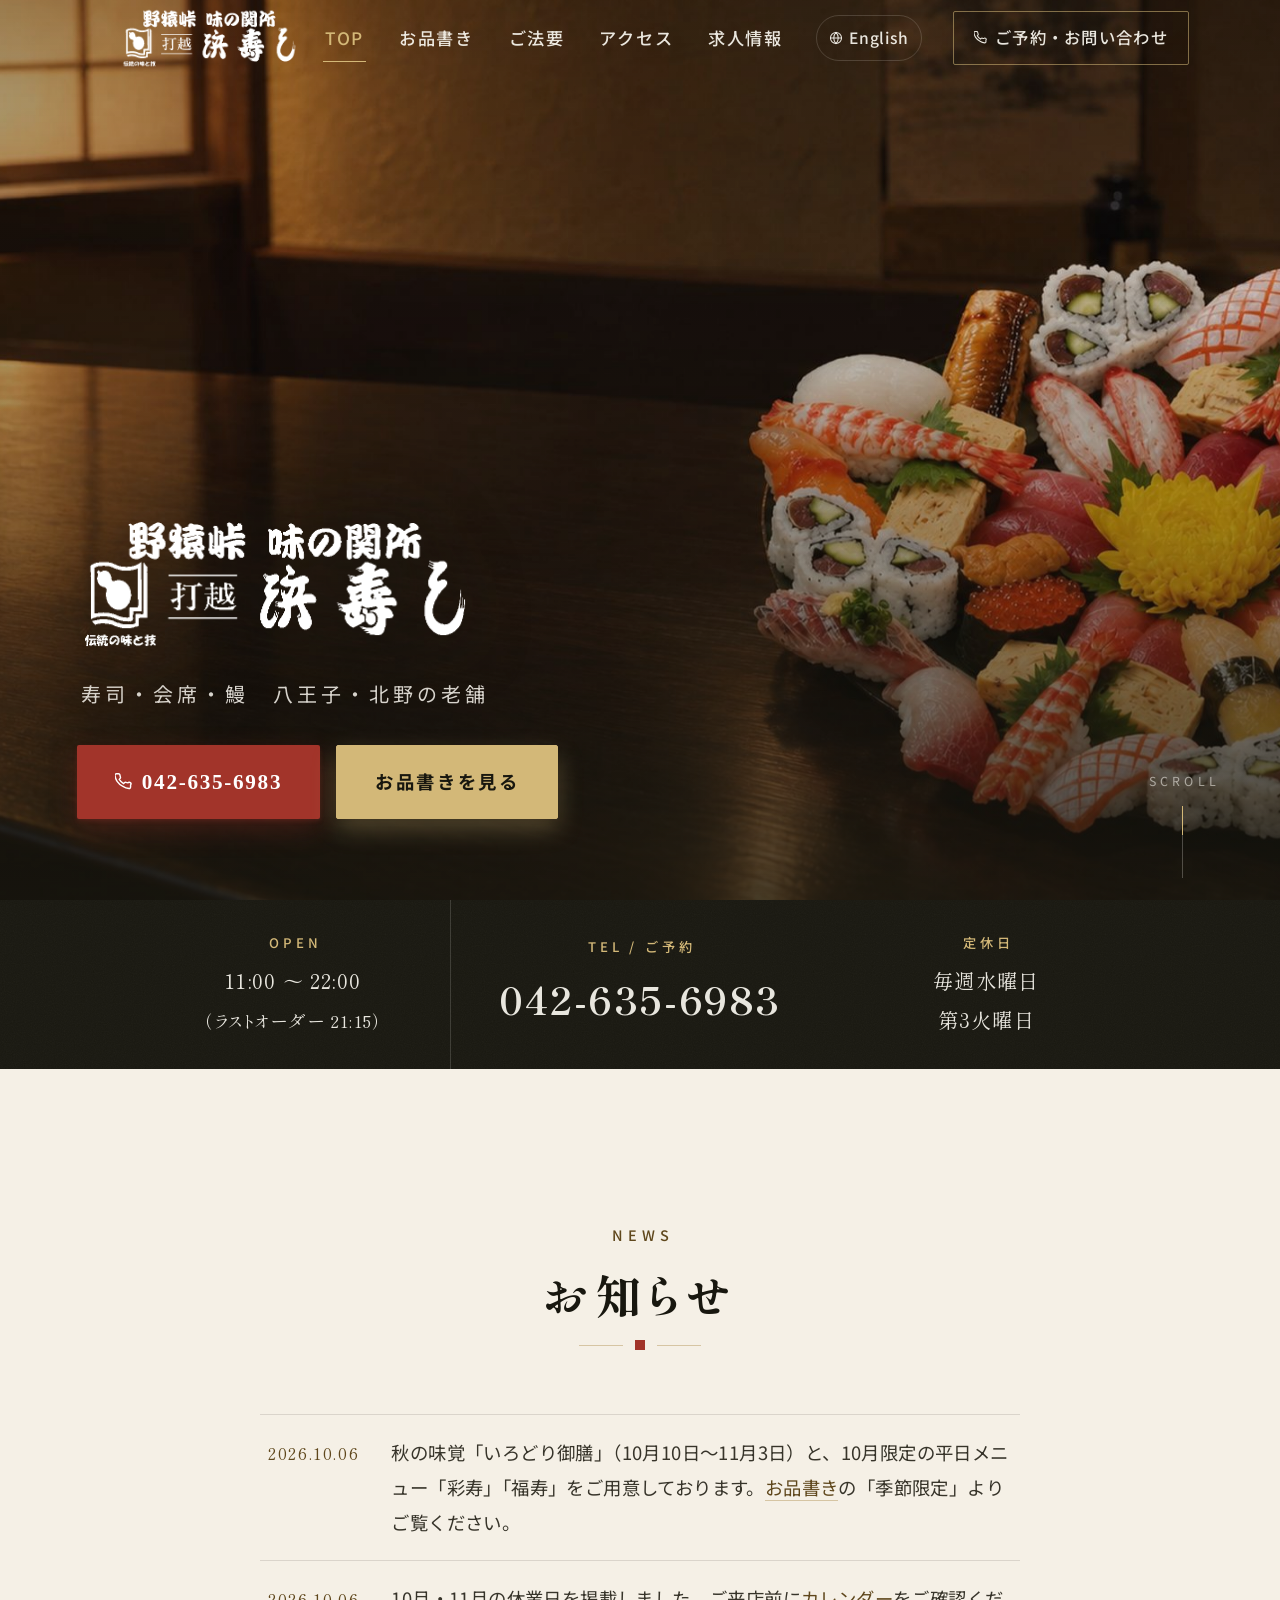
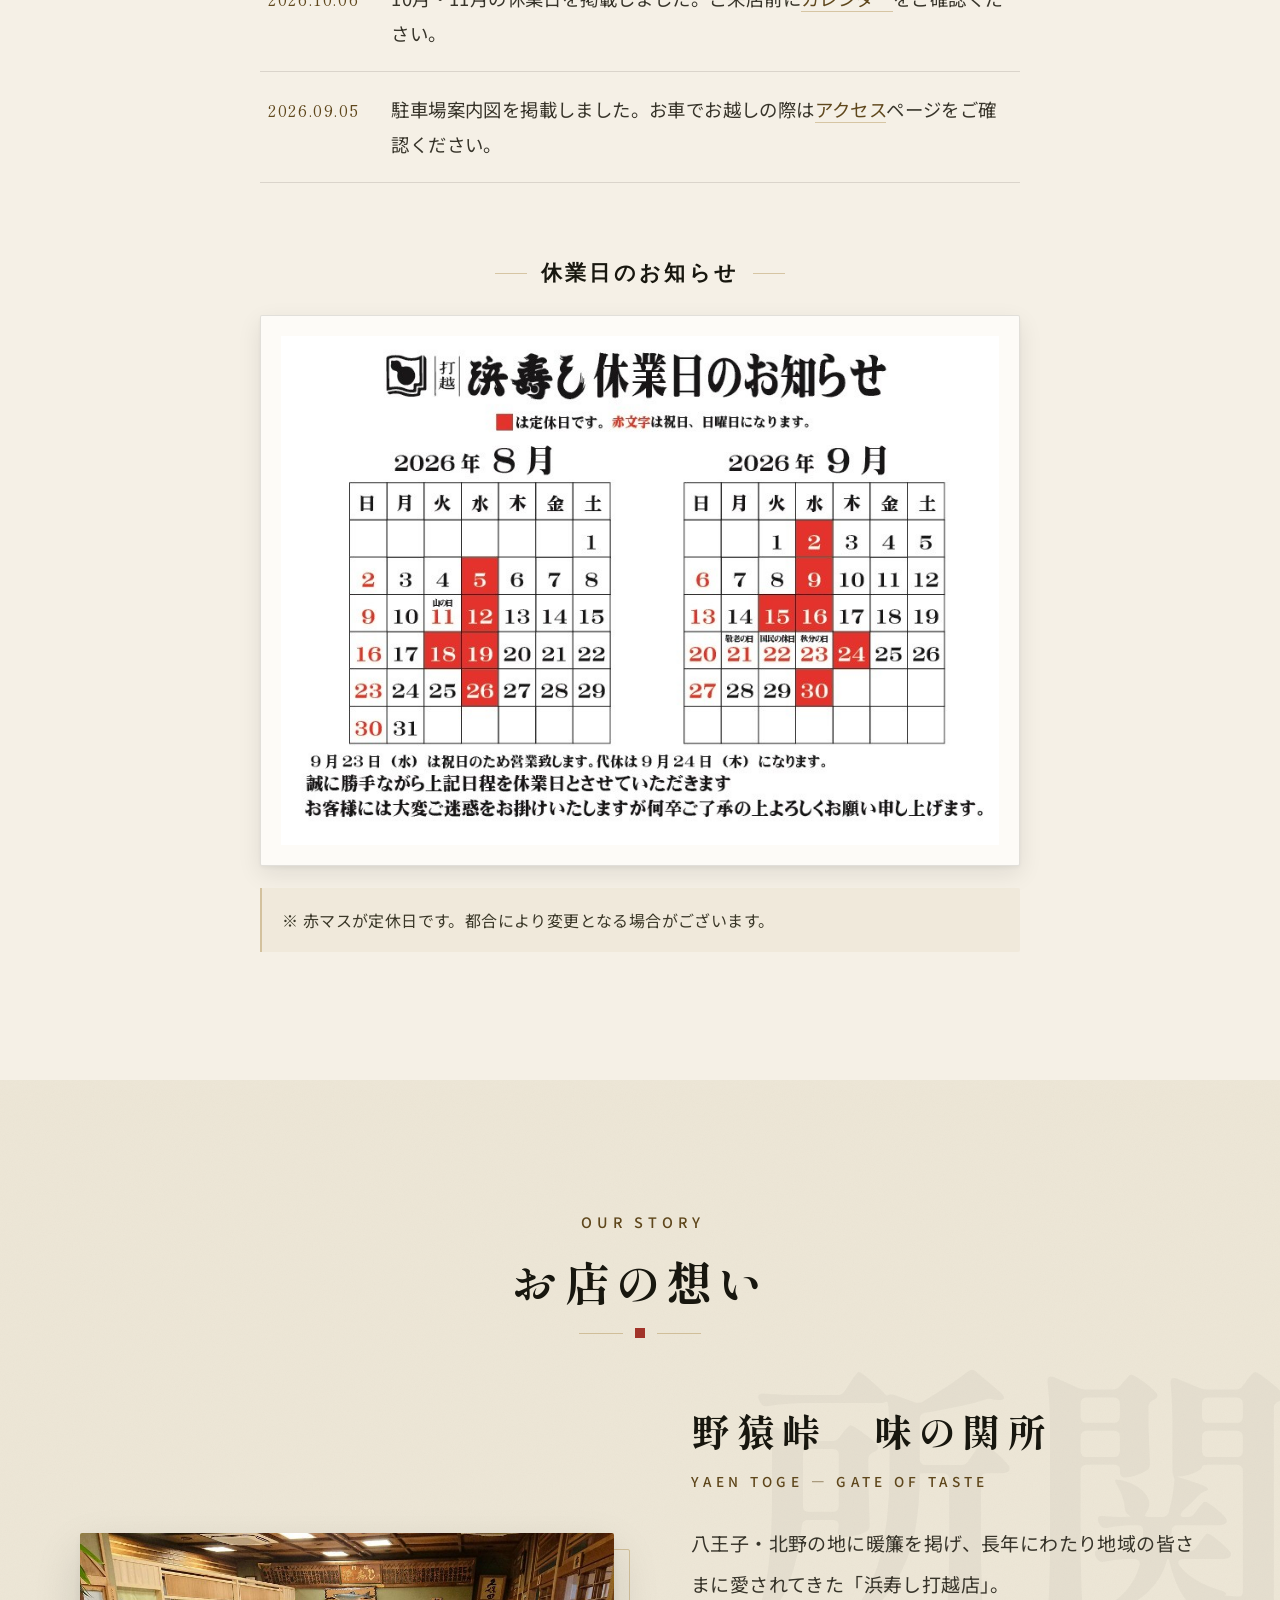
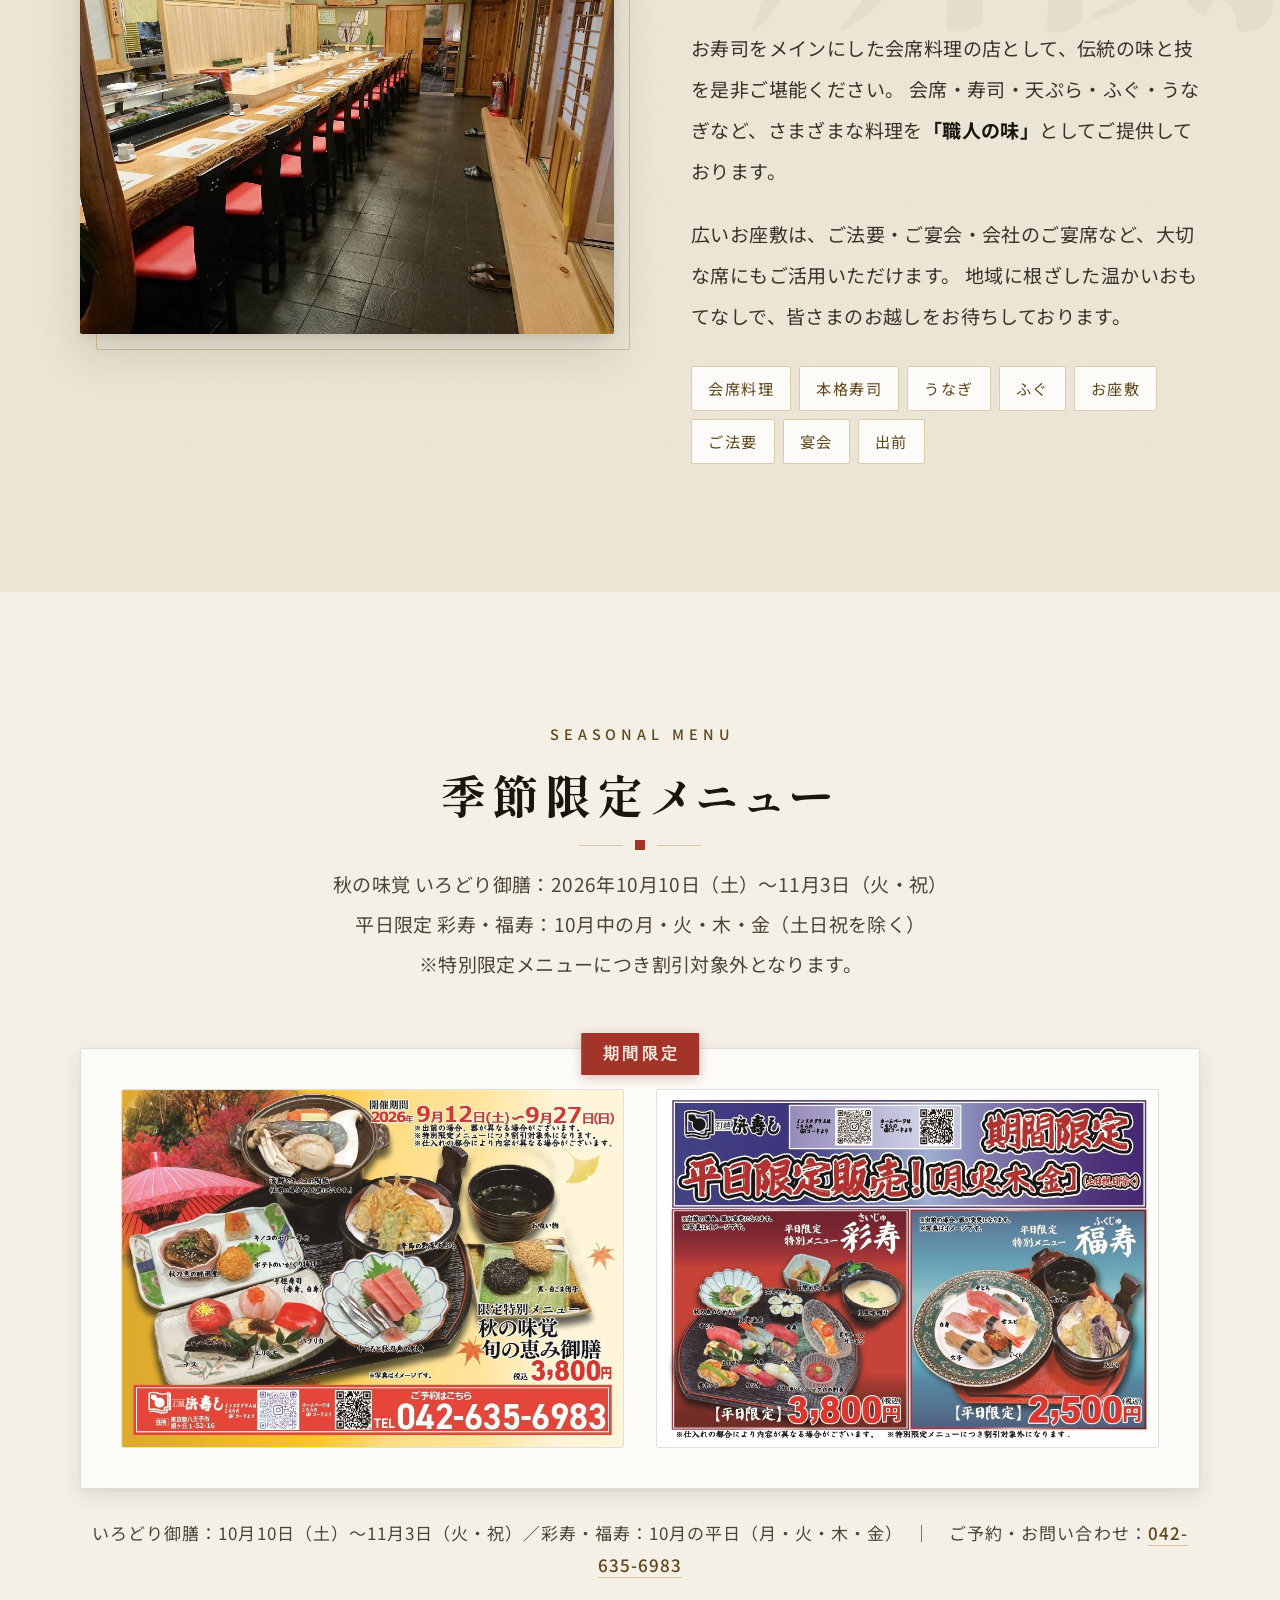
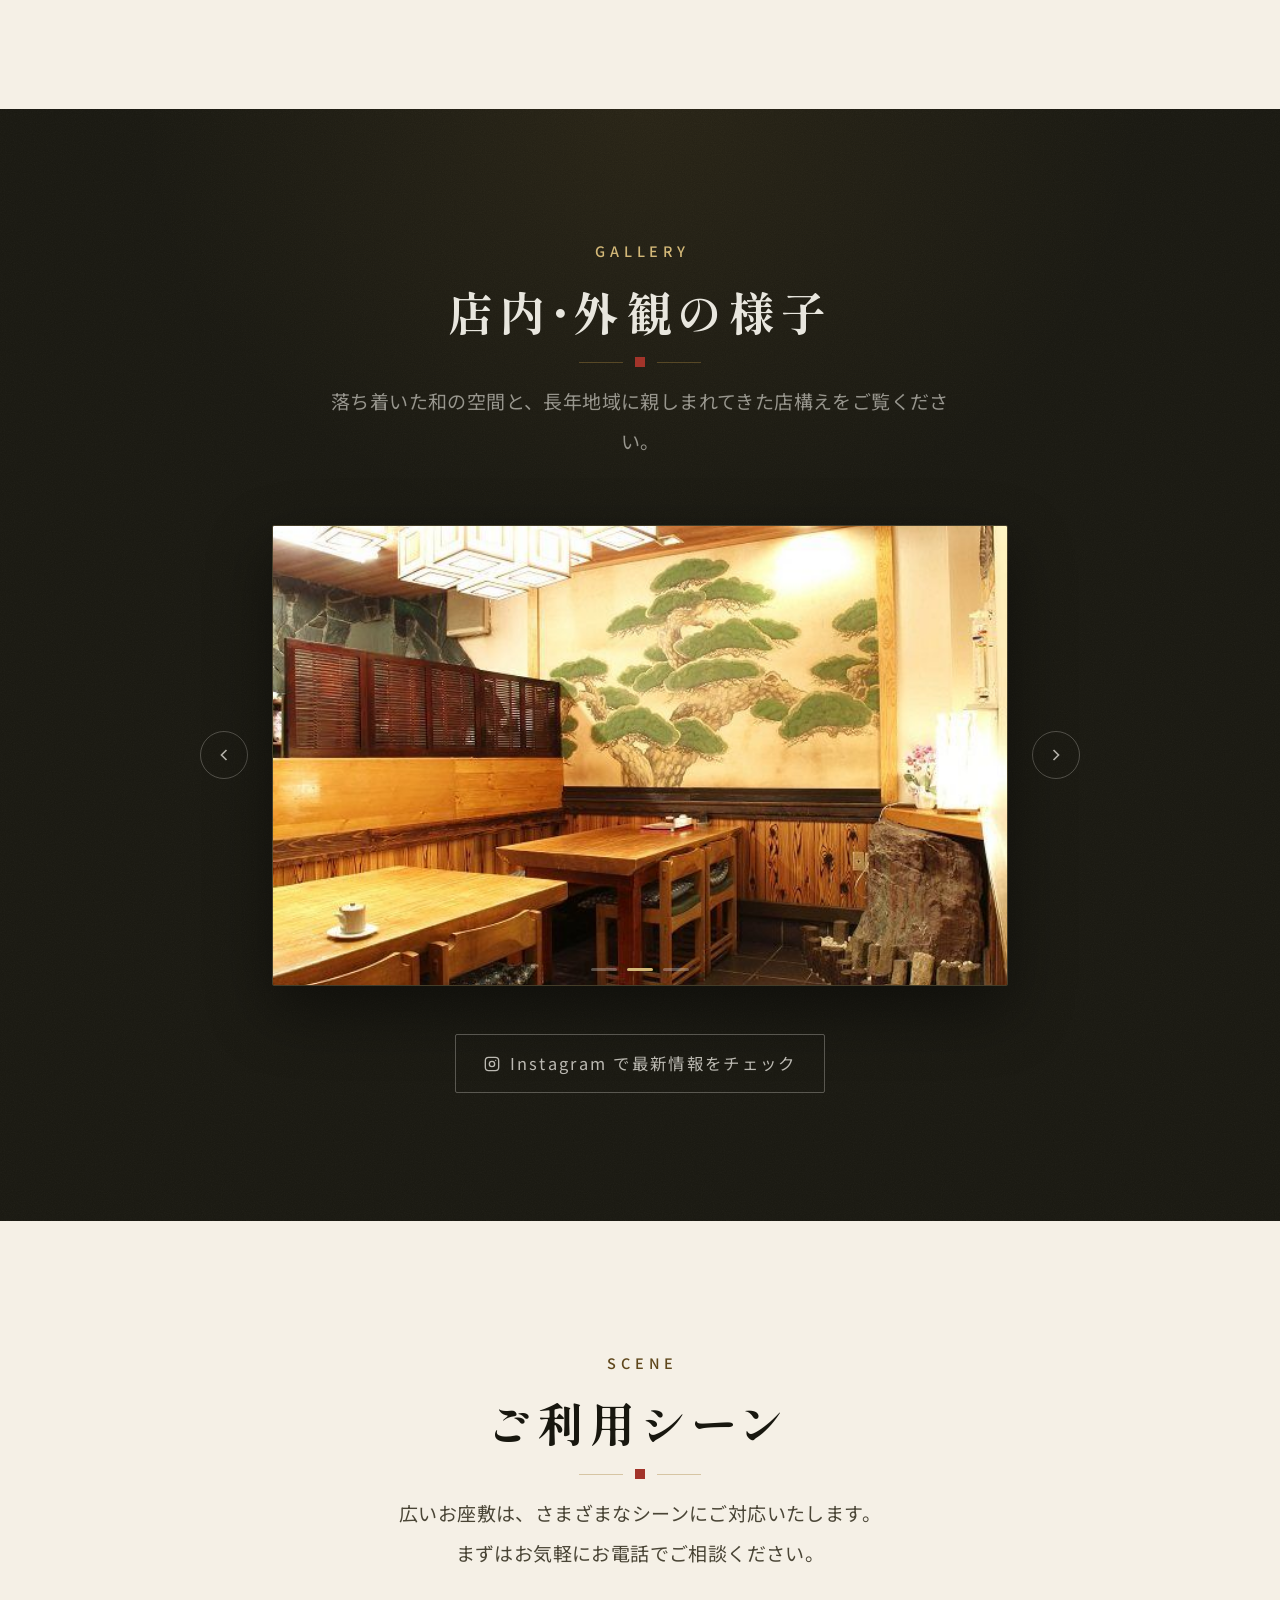
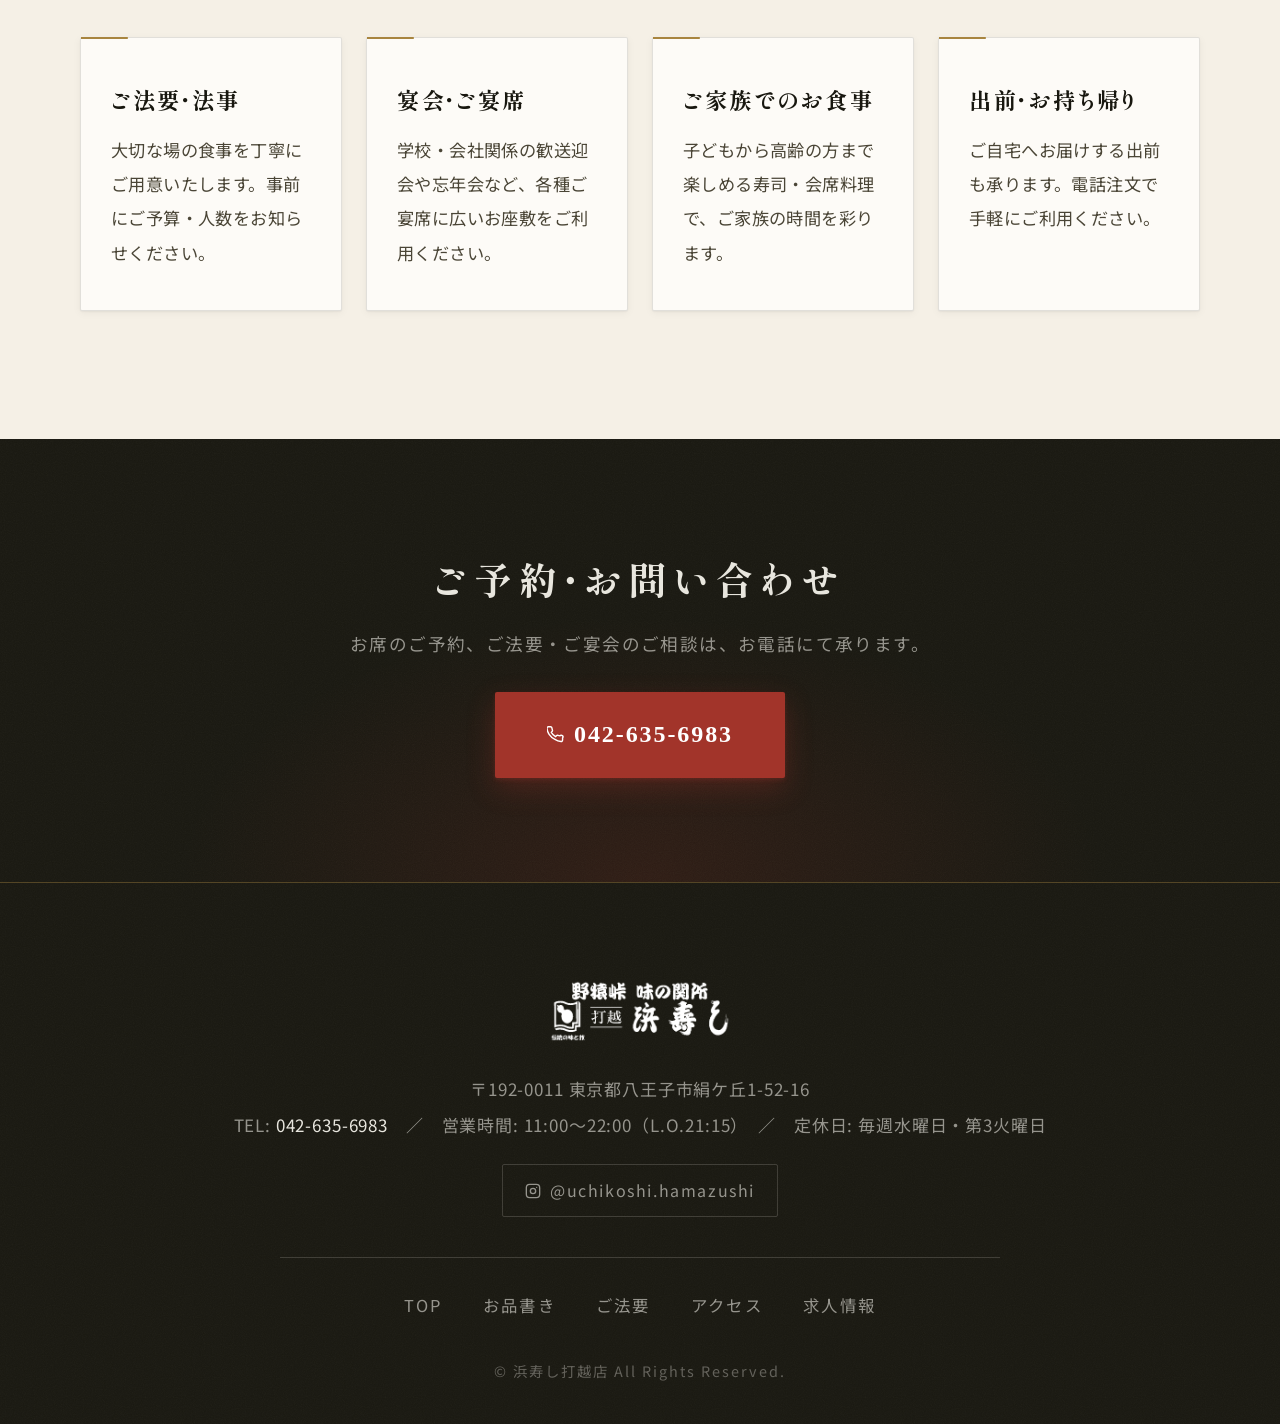
==== commit 5f37d657: "Add files via upload" ====
--- a/index.html
+++ b/index.html
@@ -62,8 +62,8 @@
   <!-- LCP改善：ヒーロー画像を先読み -->
   <link rel="preload" as="image" href="images/hero_bg.jpg">
 
-  <link rel="stylesheet" href="css/style.css">
-  <script src="js/main.js" defer></script>
+  <link rel="stylesheet" href="css/style.css?v=20261004a">
+  <script src="js/main.js?v=20261004a" defer></script>
 
   <!-- Google Analytics (GA4) -->
   <script async src="https://www.googletagmanager.com/gtag/js?id=G-S6NQD85N89"></script>
@@ -194,17 +194,17 @@
 
         <ul class="news-list reveal delay-1" id="newsList" data-visible="3">
           <li class="news-item">
-            <span class="news-date">2026.09.12</span>
-            <span class="news-body">秋の味覚「旬の恵み御膳」をご用意しております。<a href="menu.html" class="link-gold">お品書き</a>の「季節限定」よりご覧ください。</span>
+            <span class="news-date">2026.10.06</span>
+            <span class="news-body">秋の味覚「いろどり御膳」（10月10日〜11月3日）と、10月限定の平日メニュー「彩寿」「福寿」をご用意しております。<a href="menu.html" class="link-gold">お品書き</a>の「季節限定」よりご覧ください。</span>
+          </li>
+          <li class="news-item">
+            <span class="news-date">2026.10.06</span>
+            <span class="news-body">10月・11月の休業日を掲載しました。ご来店前に<a href="#calendar" class="link-gold">カレンダー</a>をご確認ください。</span>
           </li>
           <li class="news-item">
             <span class="news-date">2026.09.05</span>
             <span class="news-body">駐車場案内図を掲載しました。お車でお越しの際は<a href="access.html" class="link-gold">アクセス</a>ページをご確認ください。</span>
           </li>
-          <li class="news-item">
-            <span class="news-date">2026.08.09</span>
-            <span class="news-body">8月・9月の休業日を掲載しました。ご来店前に<a href="#calendar" class="link-gold">カレンダー</a>をご確認ください。</span>
-          </li>
         </ul>
 
         <!-- お知らせが4件以上のとき自動で表示される展開ボタン -->
@@ -218,9 +218,9 @@
         <div class="calendar-block reveal delay-1" id="calendar">
           <h3 class="calendar-heading">休業日のお知らせ</h3>
           <div class="calendar-image">
-            <img src="images/schedule_calendar.jpg" alt="浜寿し打越店 休業日のお知らせ（2026年8月・9月／赤マスが定休日）" loading="lazy">
-          </div>
-          <p class="menu-note">※ 赤マスが定休日です。都合により変更となる場合がございます。<br>※ 9月23日（水・祝）は営業いたします。代休は9月24日（木）になります。</p>
+            <img src="images/schedule_calendar.jpg" alt="浜寿し打越店 休業日のお知らせ（2026年10月・11月／赤マスが定休日）" loading="lazy">
+          </div>
+          <p class="menu-note">※ 赤マスが定休日です。都合により変更となる場合がございます。</p>
         </div>
       </div>
     </section>
@@ -285,7 +285,8 @@
           <h2 class="section-title reveal delay-1" id="seasonal-title">季節限定メニュー</h2>
           <div class="section-seal reveal delay-2" aria-hidden="true"></div>
           <p class="section-lead reveal delay-2">
-            2026年9月12日（土）〜9月27日（日）の期間限定メニューです。<br>
+            秋の味覚 いろどり御膳：2026年10月10日（土）〜11月3日（火・祝）<br>
+            平日限定 彩寿・福寿：10月中の月・火・木・金（土日祝を除く）<br>
             ※特別限定メニューにつき割引対象外となります。
           </p>
         </div>
@@ -294,19 +295,19 @@
           <div class="seasonal-flyers">
             <div class="seasonal-flyer">
               <img src="images/seasonal1.jpg"
-                   alt="限定特別メニュー 秋の味覚 旬の恵み御膳 3,800円（税込）"
+                   alt="限定特別メニュー 秋の味覚 いろどり御膳 3,800円（税込）"
                    loading="lazy">
             </div>
             <div class="seasonal-flyer">
               <img src="images/seasonal2.jpg"
-                   alt="平日限定販売（月・火・木・金） 彩寿3,800円（税込）／福寿2,500円（税込）"
+                   alt="10月限定 平日限定販売（月・火・木・金） 彩寿3,300円（税込）／福寿2,500円（税込）"
                    loading="lazy">
             </div>
           </div>
         </div>
 
         <p class="seasonal-period reveal">
-          開催期間：2026年9月12日（土）〜9月27日（日）　｜　ご予約・お問い合わせ：<a href="tel:0426356983">042-635-6983</a>
+          いろどり御膳：10月10日（土）〜11月3日（火・祝）／彩寿・福寿：10月の平日（月・火・木・金）　｜　ご予約・お問い合わせ：<a href="tel:0426356983">042-635-6983</a>
         </p>
       </div>
     </section>
